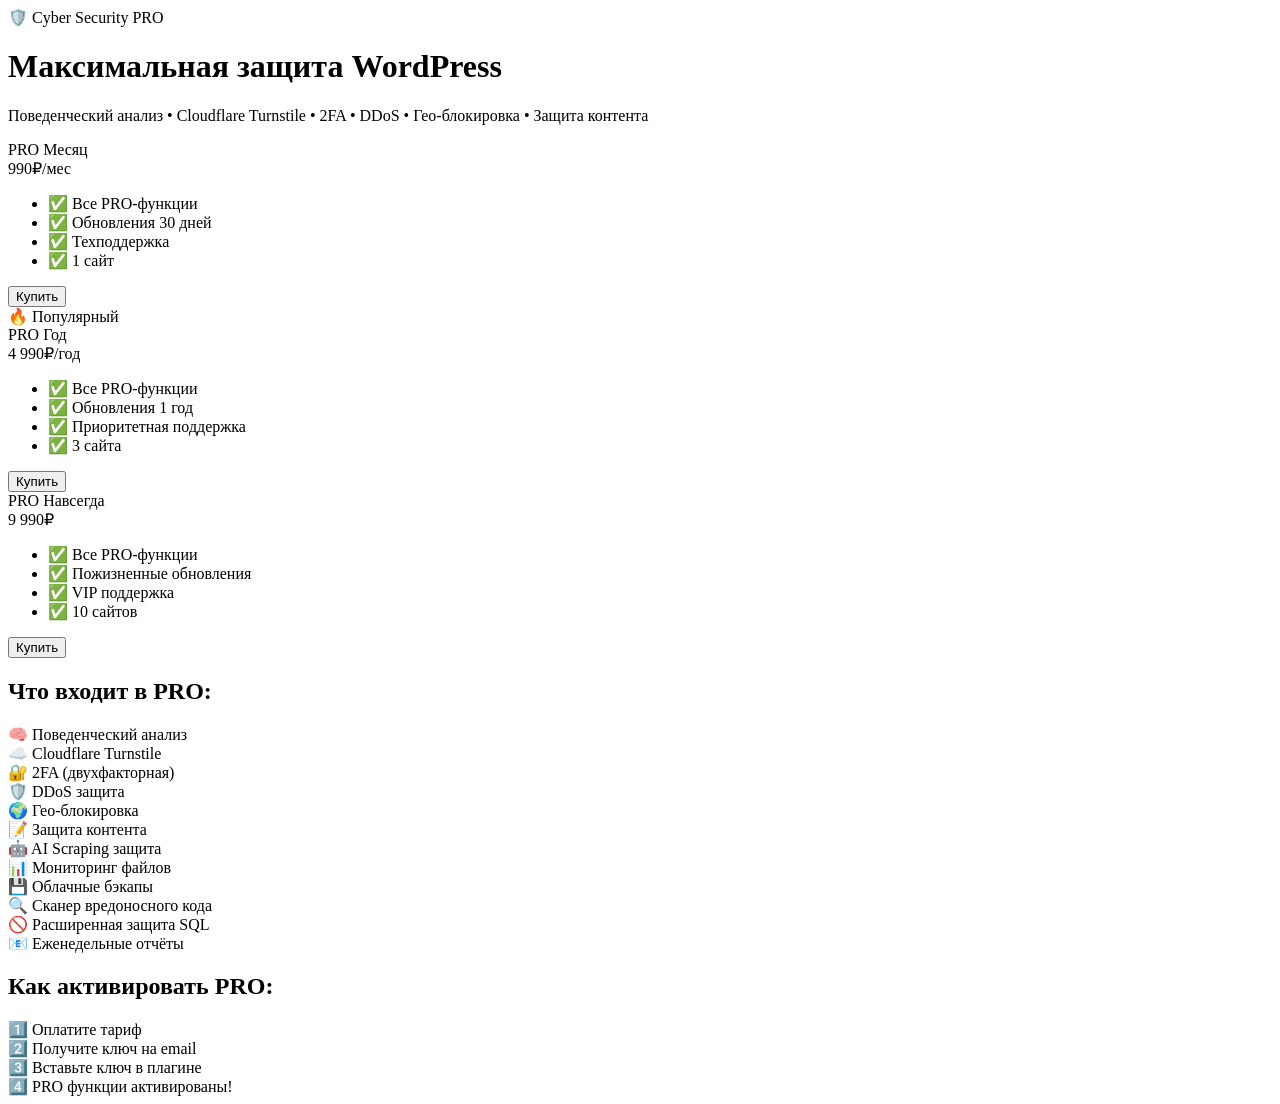
==== index.html @ 2b5d735f "Create main landing page" ====
<!DOCTYPE html>
<html lang="ru">
<head>
    <meta charset="UTF-8">
    <meta name="viewport" content="width=device-width, initial-scale=1.0">
    <title>Cyber Security PRO — Защита WordPress</title>
    <link rel="stylesheet" href="css/style.css">
</head>
<body>
    <div class="hero">
        <div class="hero-content">
            <div class="logo">🛡️ Cyber Security PRO</div>
            <h1>Максимальная защита WordPress</h1>
            <p class="subtitle">Поведенческий анализ • Cloudflare Turnstile • 2FA • DDoS • Гео-блокировка • Защита контента</p>
            
            <!-- Тарифы -->
            <div class="pricing">
                <div class="plan">
                    <div class="plan-name">PRO Месяц</div>
                    <div class="plan-price">990₽<span>/мес</span></div>
                    <ul>
                        <li>✅ Все PRO-функции</li>
                        <li>✅ Обновления 30 дней</li>
                        <li>✅ Техподдержка</li>
                        <li>✅ 1 сайт</li>
                    </ul>
                    <button onclick="buyPlan('monthly')" class="btn-buy">Купить</button>
                </div>
                
                <div class="plan featured">
                    <div class="plan-badge">🔥 Популярный</div>
                    <div class="plan-name">PRO Год</div>
                    <div class="plan-price">4 990₽<span>/год</span></div>
                    <ul>
                        <li>✅ Все PRO-функции</li>
                        <li>✅ Обновления 1 год</li>
                        <li>✅ Приоритетная поддержка</li>
                        <li>✅ 3 сайта</li>
                    </ul>
                    <button onclick="buyPlan('yearly')" class="btn-buy">Купить</button>
                </div>
                
                <div class="plan">
                    <div class="plan-name">PRO Навсегда</div>
                    <div class="plan-price">9 990₽</div>
                    <ul>
                        <li>✅ Все PRO-функции</li>
                        <li>✅ Пожизненные обновления</li>
                        <li>✅ VIP поддержка</li>
                        <li>✅ 10 сайтов</li>
                    </ul>
                    <button onclick="buyPlan('lifetime')" class="btn-buy">Купить</button>
                </div>
            </div>
            
            <!-- Функции -->
            <div class="features">
                <h2>Что входит в PRO:</h2>
                <div class="feature-grid">
                    <div class="feature">🧠 Поведенческий анализ</div>
                    <div class="feature">☁️ Cloudflare Turnstile</div>
                    <div class="feature">🔐 2FA (двухфакторная)</div>
                    <div class="feature">🛡️ DDoS защита</div>
                    <div class="feature">🌍 Гео-блокировка</div>
                    <div class="feature">📝 Защита контента</div>
                    <div class="feature">🤖 AI Scraping защита</div>
                    <div class="feature">📊 Мониторинг файлов</div>
                    <div class="feature">💾 Облачные бэкапы</div>
                    <div class="feature">🔍 Сканер вредоносного кода</div>
                    <div class="feature">🚫 Расширенная защита SQL</div>
                    <div class="feature">📧 Еженедельные отчёты</div>
                </div>
            </div>
            
            <!-- Как активировать -->
            <div class="how-it-works">
                <h2>Как активировать PRO:</h2>
                <div class="steps">
                    <div class="step">1️⃣ Оплатите тариф</div>
                    <div class="step">2️⃣ Получите ключ на email</div>
                    <div class="step">3️⃣ Вставьте ключ в плагине</div>
                    <div class="step">4️⃣ PRO функции активированы!</div>
                </div>
            </div>
        </div>
    </div>
    
    <!-- Модальное окно для email -->
    <div id="email-modal" class="modal" style="display:none;">
        <div class="modal-content">
            <h2>Введите email для получения ключа</h2>
            <input type="email" id="email-input" placeholder="your@email.com" required>
            <p id="email-error" style="color:#ff4040;display:none;">Введите корректный email</p>
            <button onclick="confirmEmail()" class="btn-buy">Продолжить</button>
            <button onclick="closeModal()" class="btn-cancel">Отмена</button>
        </div>
    </div>
    
    <script src="js/payment.js"></script>
</body>
</html>
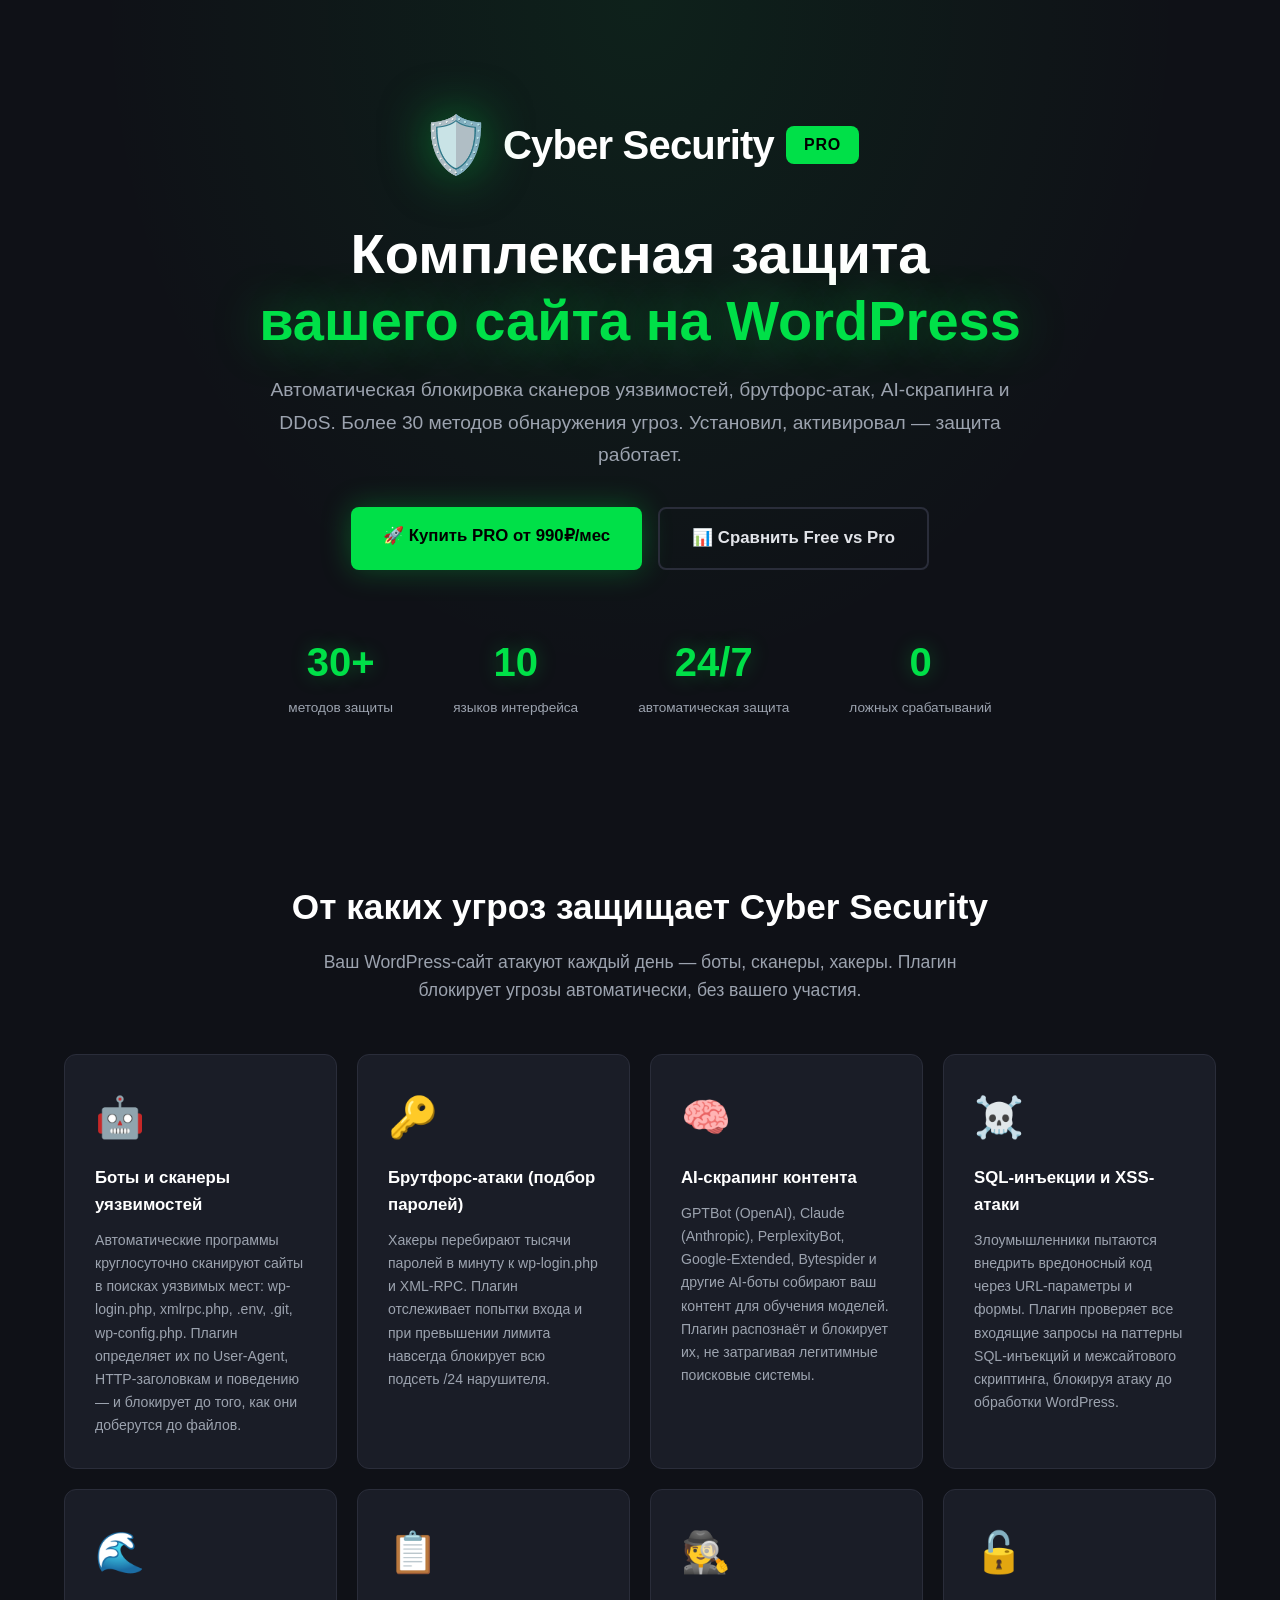
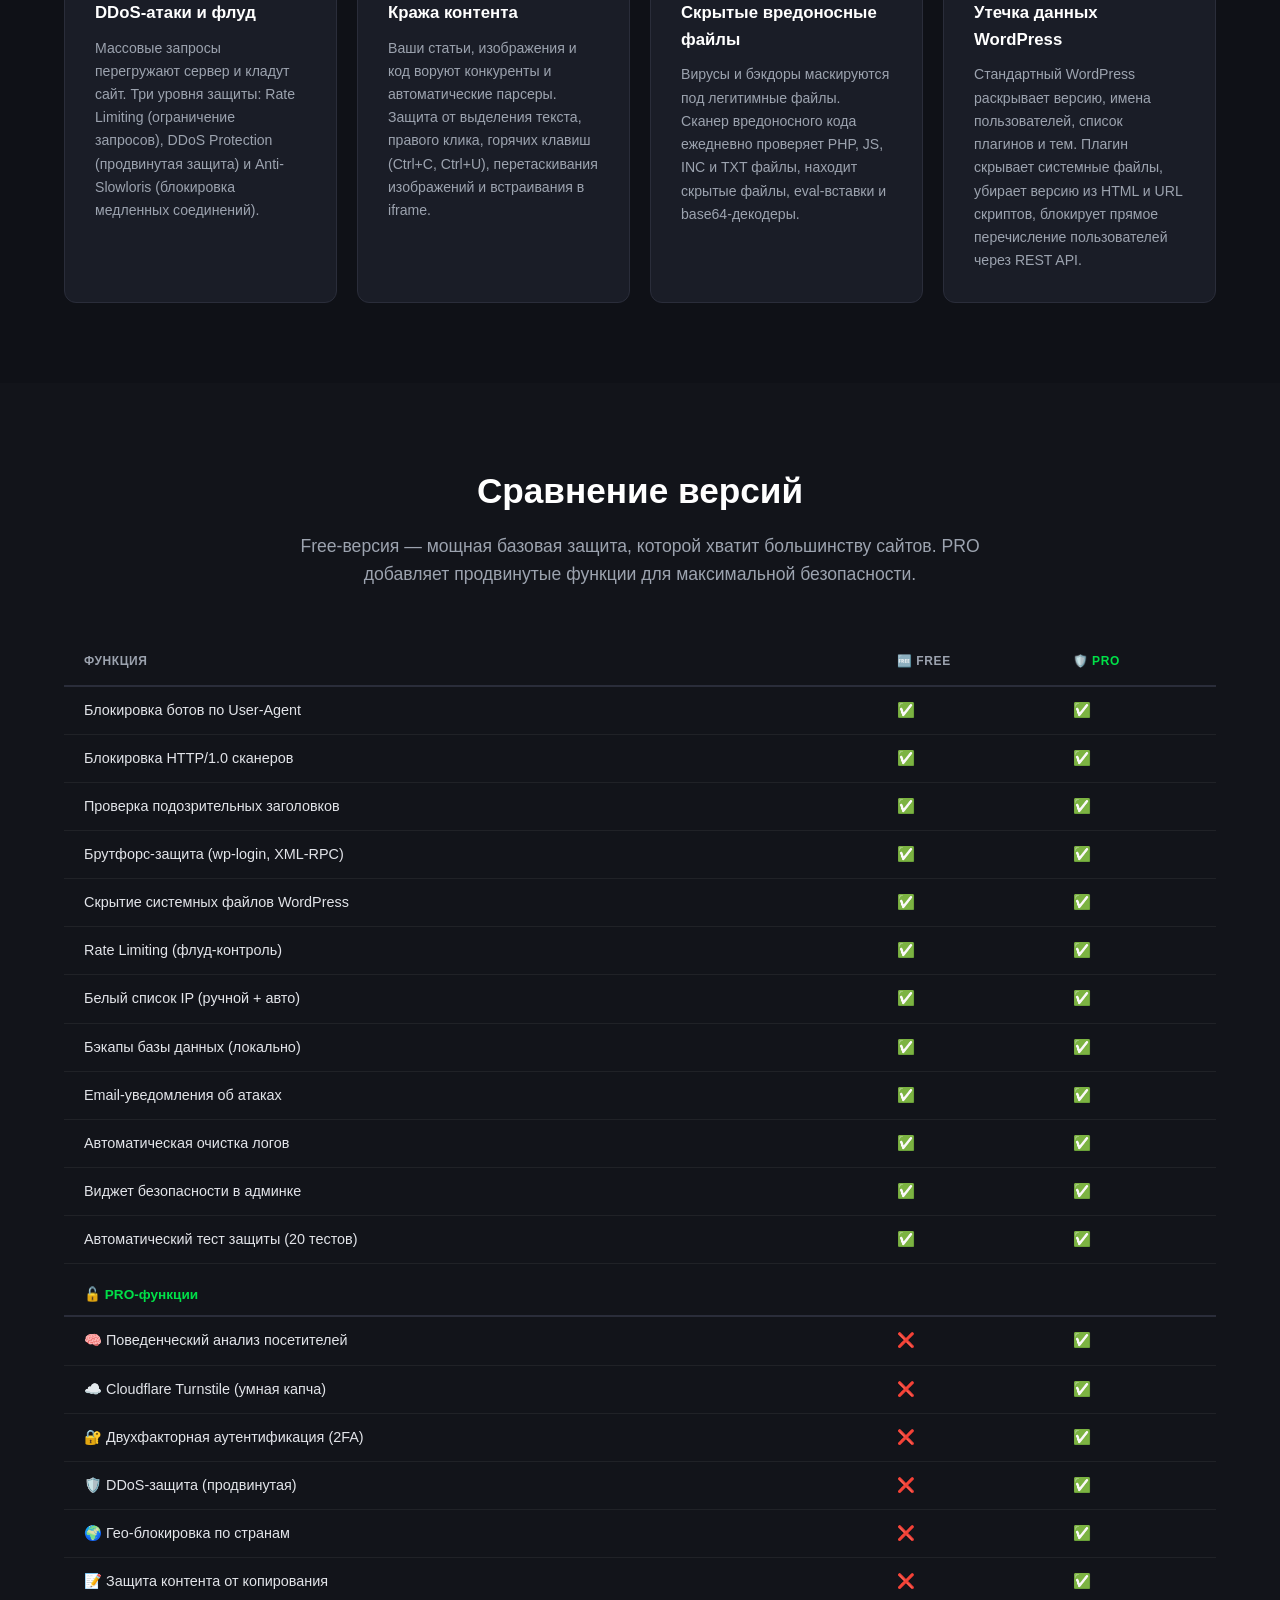
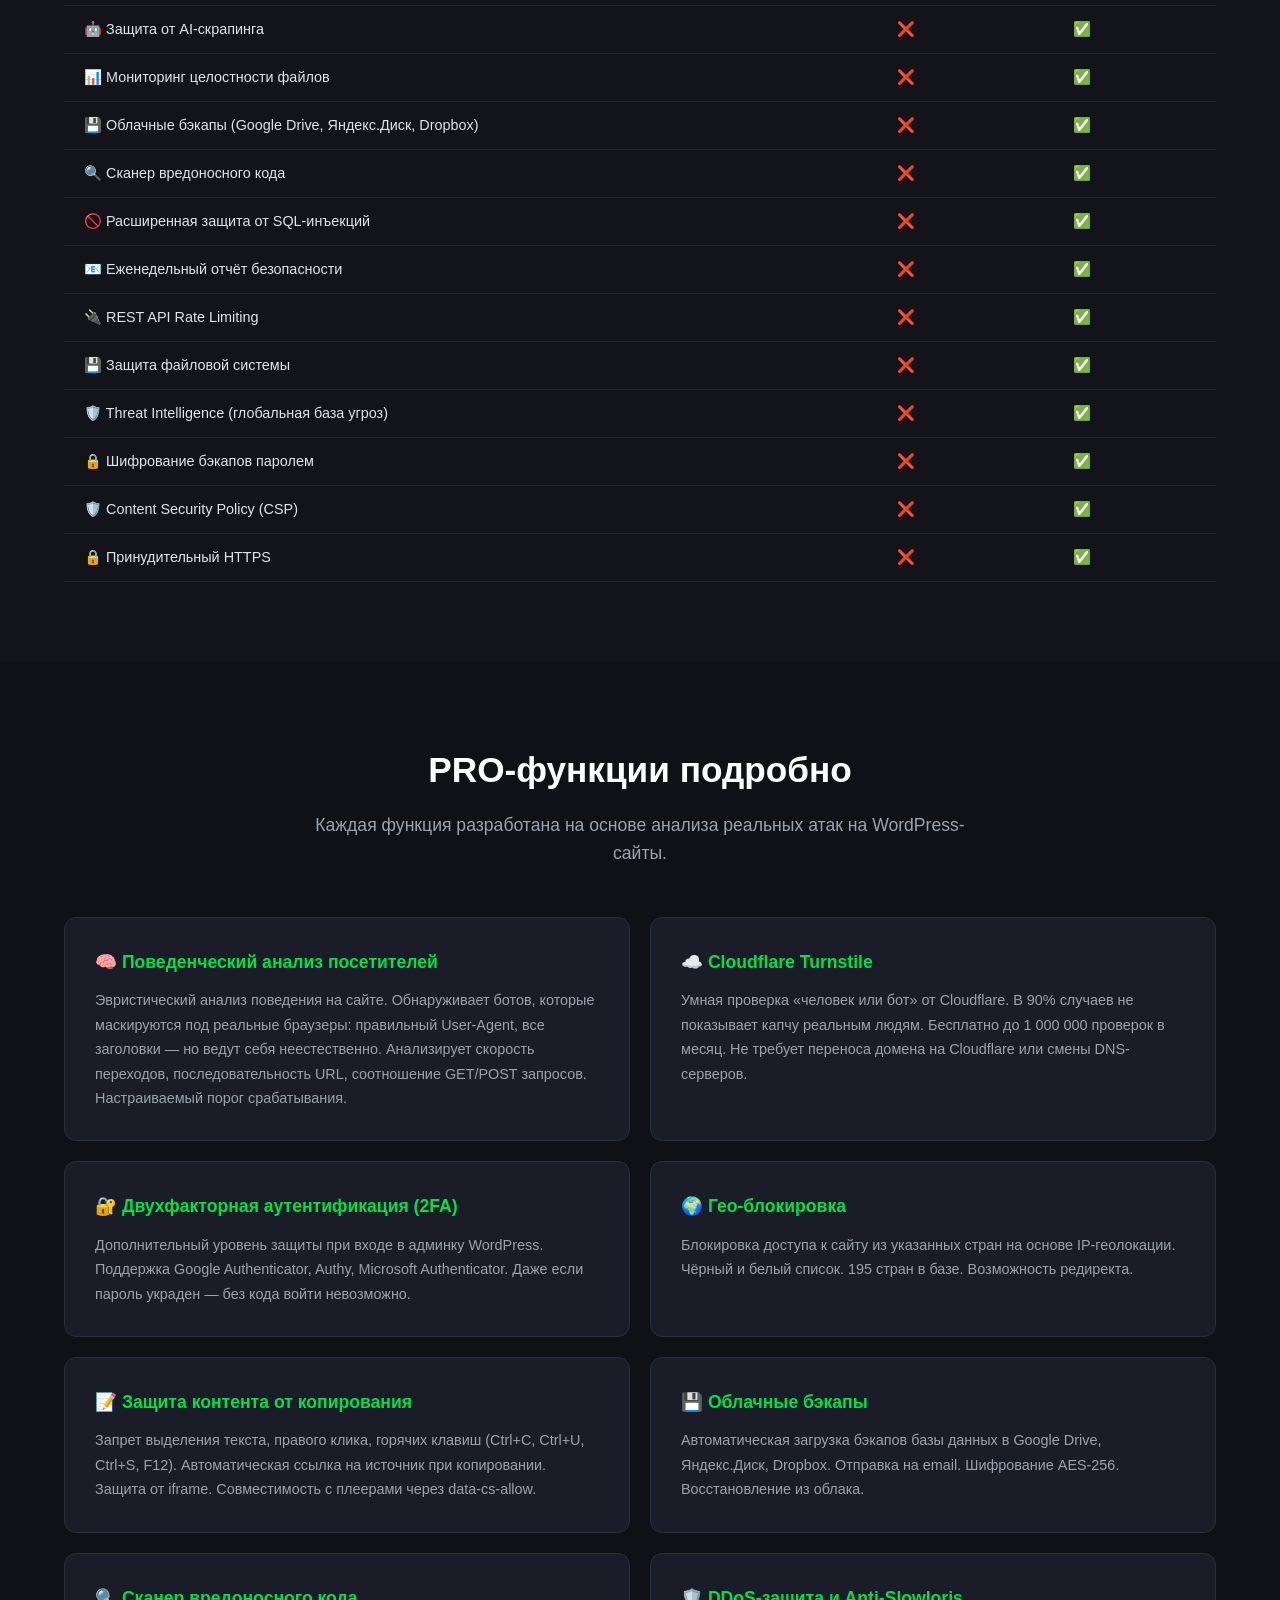
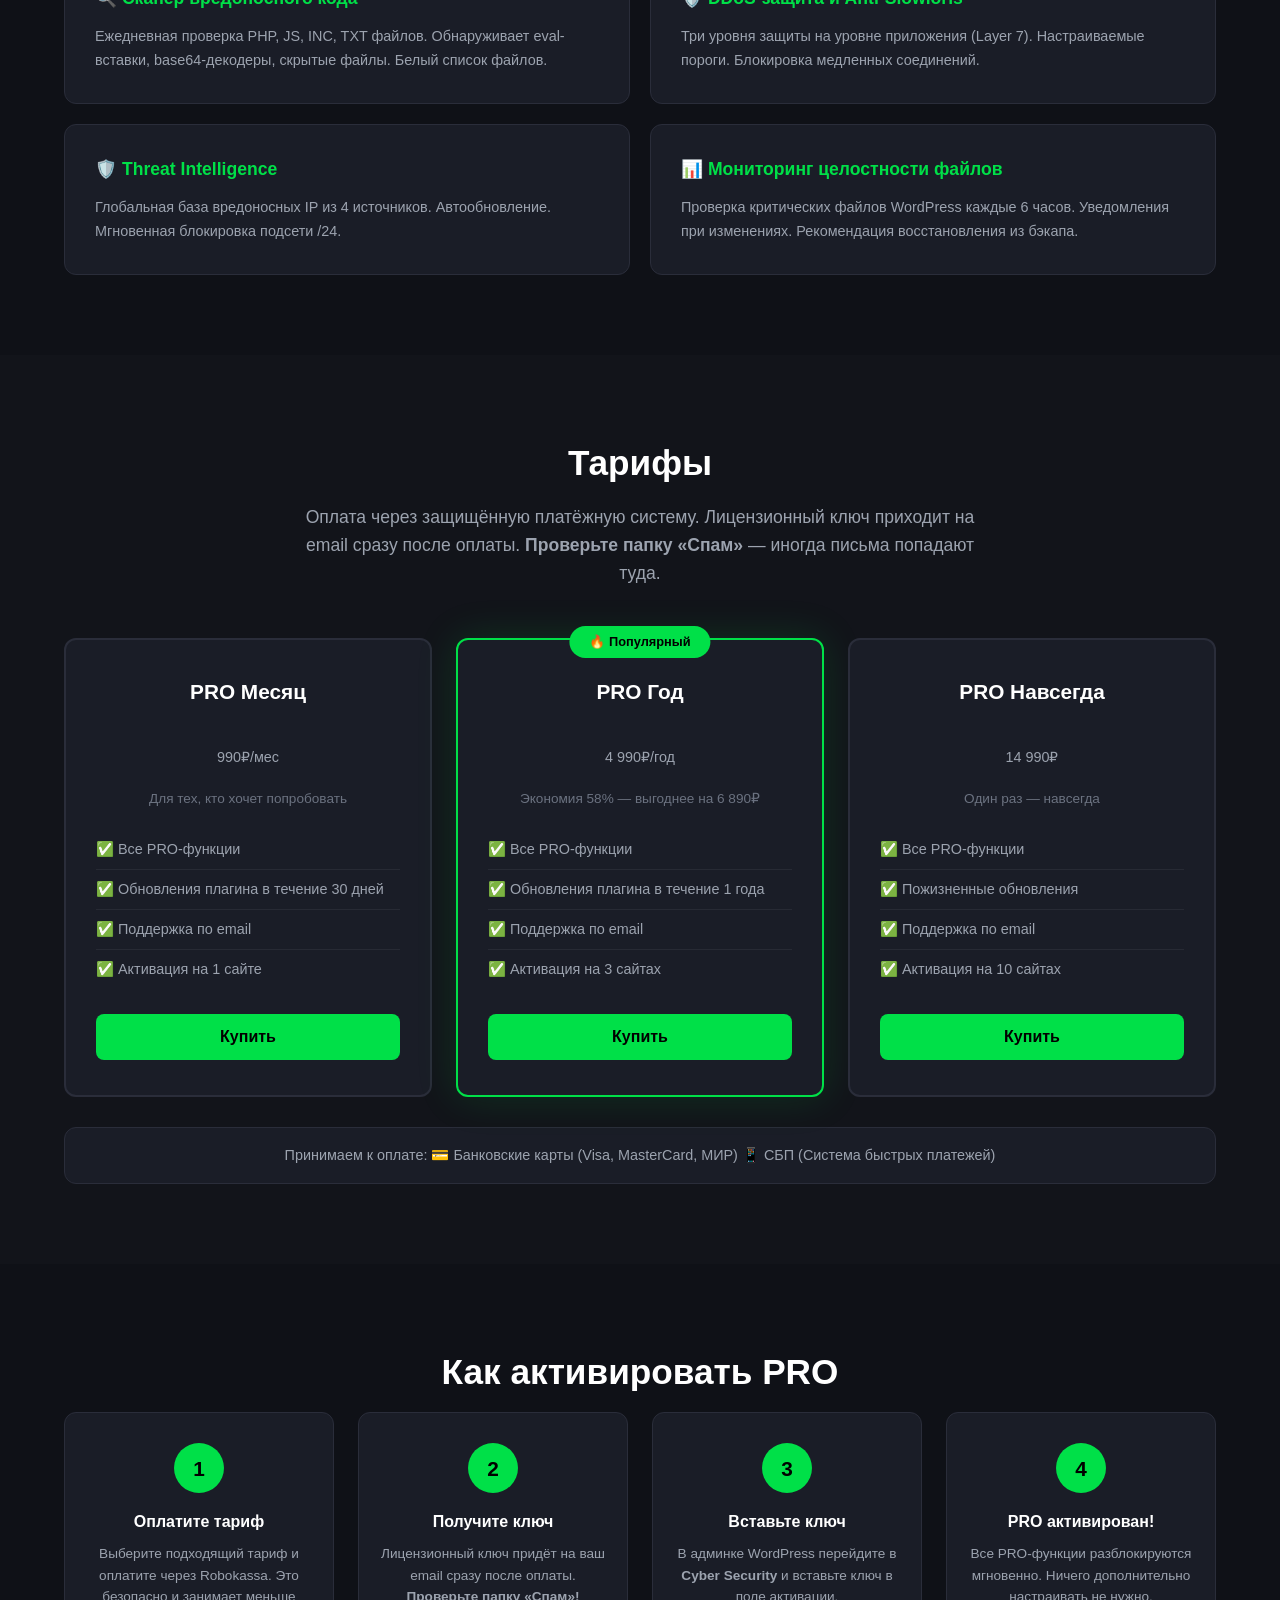
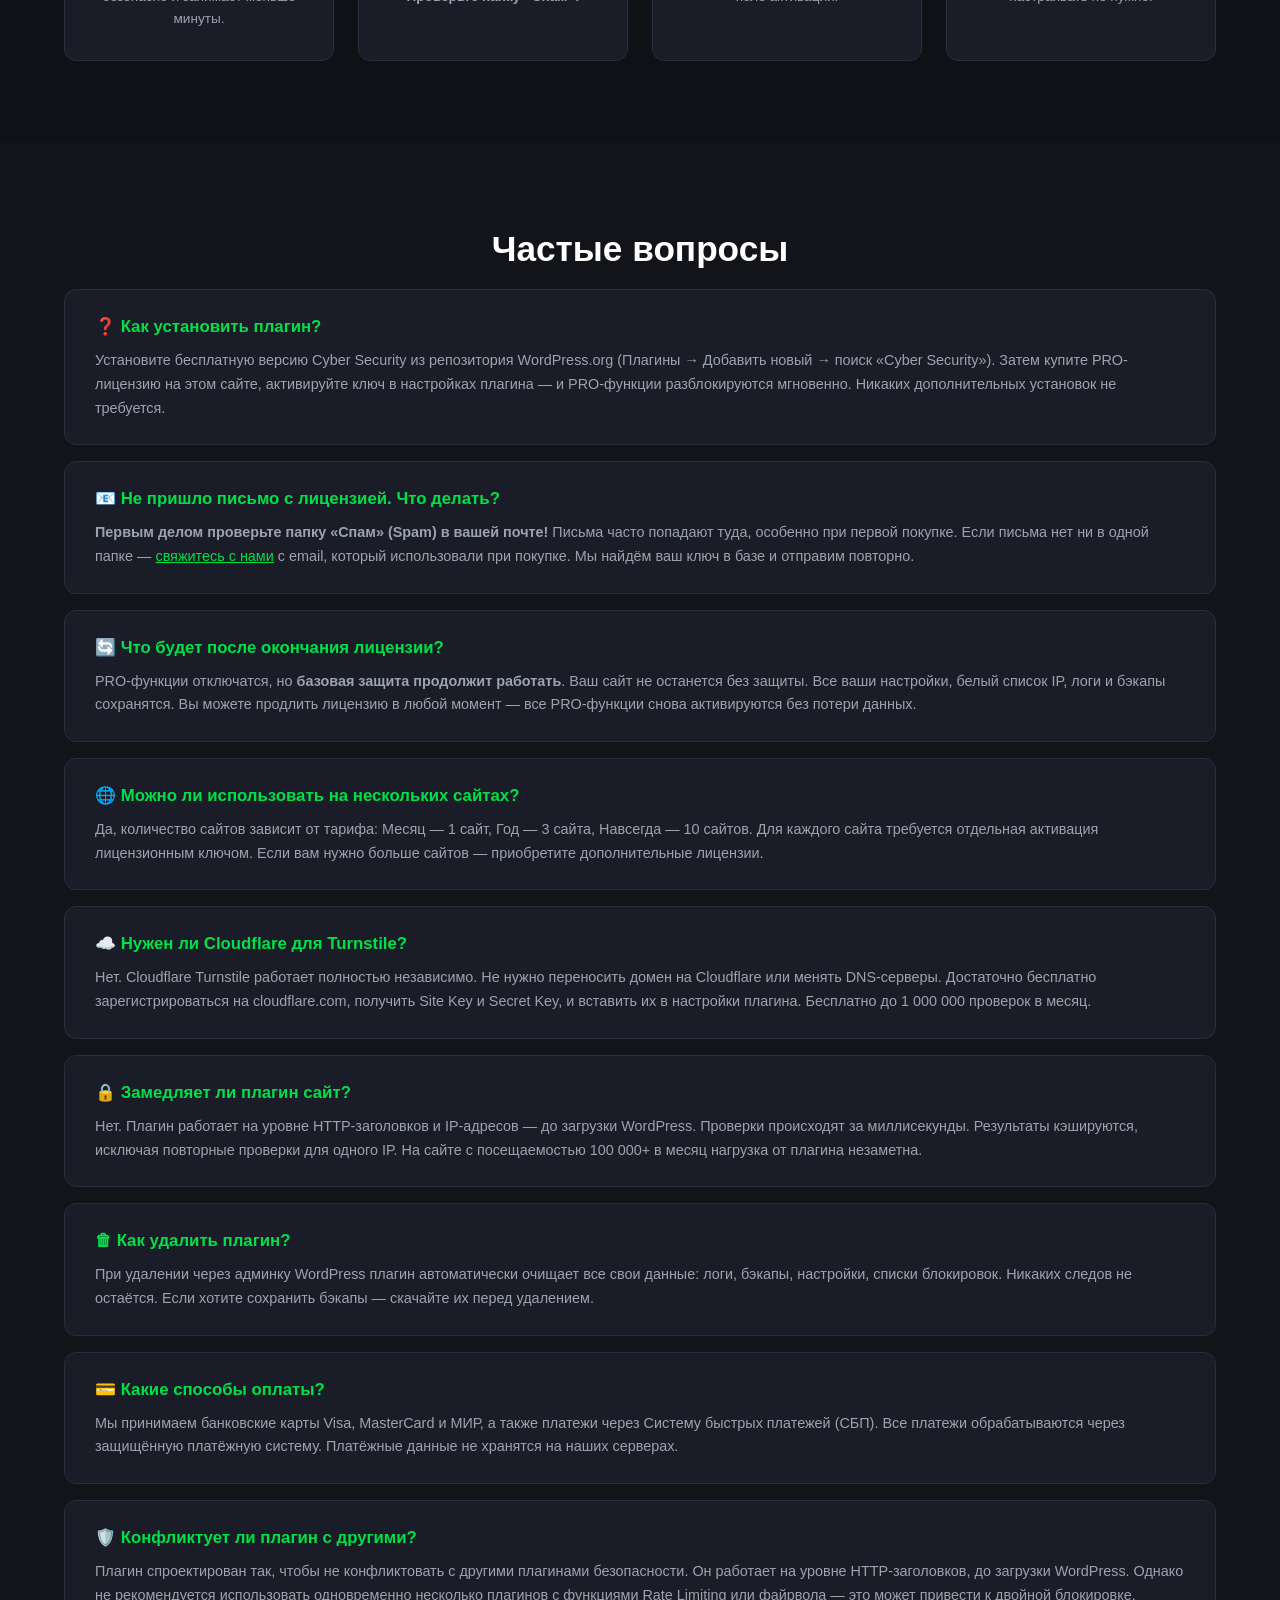
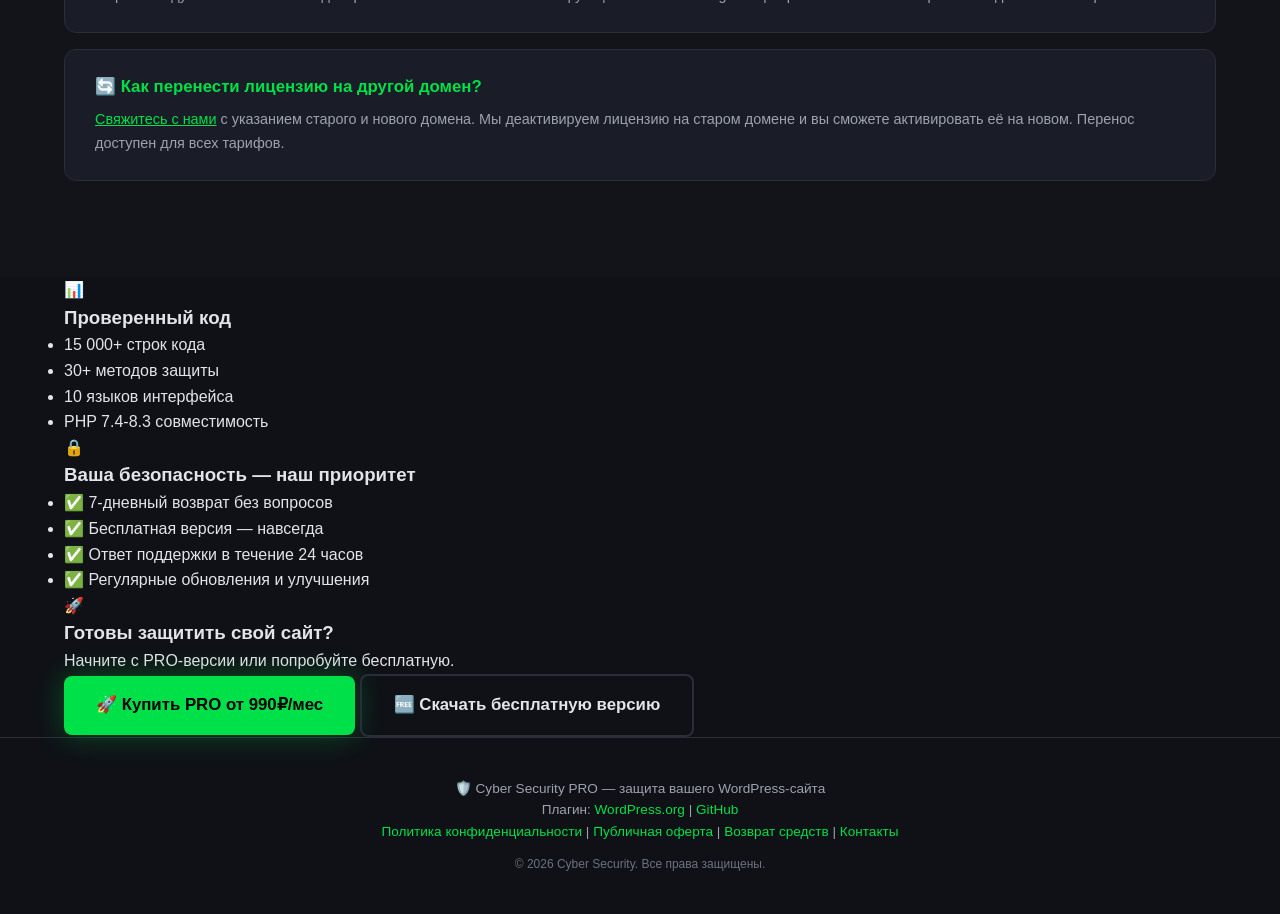
==== commit 141d1fbb: "FIX Update index.html" ====
--- a/index.html
+++ b/index.html
@@ -3,99 +3,333 @@
 <head>
     <meta charset="UTF-8">
     <meta name="viewport" content="width=device-width, initial-scale=1.0">
-    <title>Cyber Security PRO — Защита WordPress</title>
+    <title>Cyber Security PRO — Защита WordPress от ботов и атак</title>
+    <meta name="description" content="Комплексная защита WordPress: блокировка ботов, брутфорс-атак, AI-скрапинга, DDoS.">
+    <link rel="icon" type="image/png" sizes="32x32" href="favicon-32x32.png">
+    <link rel="icon" type="image/png" sizes="512x512" href="icon-512x512.png">
+    <meta property="og:image" content="icon-512x512.png">
     <link rel="stylesheet" href="css/style.css">
+    <script src="js/translations.js"></script>
+    <script src="js/i18n.js"></script>
 </head>
 <body>
-    <div class="hero">
-        <div class="hero-content">
-            <div class="logo">🛡️ Cyber Security PRO</div>
-            <h1>Максимальная защита WordPress</h1>
-            <p class="subtitle">Поведенческий анализ • Cloudflare Turnstile • 2FA • DDoS • Гео-блокировка • Защита контента</p>
+
+<div id="lang-switcher" class="lang-switcher"></div>
+
+<!-- HERO -->
+<section class="hero">
+    <div class="container">
+        <div class="hero-logo">
+            <span class="hero-shield">🛡️</span>
+            <span class="hero-brand">Cyber Security</span>
+            <span class="hero-badge-pro">PRO</span>
+        </div>
+        <h1 class="hero-title">
+            <span data-i18n="hero_title">Комплексная защита</span><br>
+            <span class="text-green" data-i18n="hero_title_green">вашего сайта на WordPress</span>
+        </h1>
+        <p class="hero-subtitle" data-i18n="hero_subtitle">Автоматическая блокировка сканеров уязвимостей, брутфорс-атак, AI-скрапинга и DDoS. Более 30 методов обнаружения угроз. Установил, активировал — защита работает.</p>
+        <div class="hero-buttons">
+            <a href="#pricing" class="btn btn-green" data-i18n="hero_btn_buy">🚀 Купить PRO от 990₽/мес</a>
+            <a href="#comparison" class="btn btn-outline" data-i18n="hero_btn_compare">📊 Сравнить Free vs Pro</a>
+        </div>
+        <div class="hero-stats">
+            <div class="stat"><span class="stat-number">30+</span><span class="stat-label" data-i18n="stat_methods">методов защиты</span></div>
+            <div class="stat"><span class="stat-number">10</span><span class="stat-label" data-i18n="stat_languages">языков интерфейса</span></div>
+            <div class="stat"><span class="stat-number">24/7</span><span class="stat-label" data-i18n="stat_protection">автоматическая защита</span></div>
+            <div class="stat"><span class="stat-number">0</span><span class="stat-label" data-i18n="stat_false">ложных срабатываний</span></div>
+        </div>
+    </div>
+</section>
+
+<!-- THREATS -->
+<section class="threats">
+    <div class="container">
+        <h2 class="section-title" data-i18n="threats_title">От каких угроз защищает Cyber Security</h2>
+        <p class="section-subtitle" data-i18n="threats_subtitle">Ваш WordPress-сайт атакуют каждый день — боты, сканеры, хакеры. Плагин блокирует угрозы автоматически, без вашего участия.</p>
+        <div class="threats-grid">
+            <div class="threat-card"><div class="threat-icon">🤖</div><h3 data-i18n="threat1_title">Боты и сканеры уязвимостей</h3><p data-i18n="threat1_desc">Автоматические программы круглосуточно сканируют сайты в поисках уязвимых мест: wp-login.php, xmlrpc.php, .env, .git, wp-config.php. Плагин определяет их по User-Agent, HTTP-заголовкам и поведению — и блокирует до того, как они доберутся до файлов.</p></div>
+            <div class="threat-card"><div class="threat-icon">🔑</div><h3 data-i18n="threat2_title">Брутфорс-атаки (подбор паролей)</h3><p data-i18n="threat2_desc">Хакеры перебирают тысячи паролей в минуту к wp-login.php и XML-RPC. Плагин отслеживает попытки входа и при превышении лимита навсегда блокирует всю подсеть /24 нарушителя.</p></div>
+            <div class="threat-card"><div class="threat-icon">🧠</div><h3 data-i18n="threat3_title">AI-скрапинг контента</h3><p data-i18n="threat3_desc">GPTBot (OpenAI), Claude (Anthropic), PerplexityBot, Google-Extended, Bytespider и другие AI-боты собирают ваш контент для обучения моделей. Плагин распознаёт и блокирует их, не затрагивая легитимные поисковые системы.</p></div>
+            <div class="threat-card"><div class="threat-icon">☠️</div><h3 data-i18n="threat4_title">SQL-инъекции и XSS-атаки</h3><p data-i18n="threat4_desc">Злоумышленники пытаются внедрить вредоносный код через URL-параметры и формы. Плагин проверяет все входящие запросы на паттерны SQL-инъекций и межсайтового скриптинга, блокируя атаку до обработки WordPress.</p></div>
+            <div class="threat-card"><div class="threat-icon">🌊</div><h3 data-i18n="threat5_title">DDoS-атаки и флуд</h3><p data-i18n="threat5_desc">Массовые запросы перегружают сервер и кладут сайт. Три уровня защиты: Rate Limiting (ограничение запросов), DDoS Protection (продвинутая защита) и Anti-Slowloris (блокировка медленных соединений).</p></div>
+            <div class="threat-card"><div class="threat-icon">📋</div><h3 data-i18n="threat6_title">Кража контента</h3><p data-i18n="threat6_desc">Ваши статьи, изображения и код воруют конкуренты и автоматические парсеры. Защита от выделения текста, правого клика, горячих клавиш (Ctrl+C, Ctrl+U), перетаскивания изображений и встраивания в iframe.</p></div>
+            <div class="threat-card"><div class="threat-icon">🕵️</div><h3 data-i18n="threat7_title">Скрытые вредоносные файлы</h3><p data-i18n="threat7_desc">Вирусы и бэкдоры маскируются под легитимные файлы. Сканер вредоносного кода ежедневно проверяет PHP, JS, INC и TXT файлы, находит скрытые файлы, eval-вставки и base64-декодеры.</p></div>
+            <div class="threat-card"><div class="threat-icon">🔓</div><h3 data-i18n="threat8_title">Утечка данных WordPress</h3><p data-i18n="threat8_desc">Стандартный WordPress раскрывает версию, имена пользователей, список плагинов и тем. Плагин скрывает системные файлы, убирает версию из HTML и URL скриптов, блокирует прямое перечисление пользователей через REST API.</p></div>
+        </div>
+    </div>
+</section>
+
+<!-- COMPARISON -->
+<section class="comparison" id="comparison">
+    <div class="container">
+        <h2 class="section-title" data-i18n="compare_title">Сравнение версий</h2>
+        <p class="section-subtitle" data-i18n="compare_subtitle">Free-версия — мощная базовая защита, которой хватит большинству сайтов. PRO добавляет продвинутые функции для максимальной безопасности.</p>
+        <div class="comparison-table-wrap">
+            <table class="comparison-table">
+                <thead><tr><th>Функция</th><th class="col-free" data-i18n="col_free">🆓 Free</th><th class="col-pro" data-i18n="col_pro">🛡️ PRO</th></tr></thead>
+                <tbody>
+                    <tr><td data-i18n="table_bot_ua">Блокировка ботов по User-Agent</td><td>✅</td><td>✅</td></tr>
+                    <tr><td data-i18n="table_http10">Блокировка HTTP/1.0 сканеров</td><td>✅</td><td>✅</td></tr>
+                    <tr><td data-i18n="table_headers">Проверка подозрительных заголовков</td><td>✅</td><td>✅</td></tr>
+                    <tr><td data-i18n="table_brute">Брутфорс-защита (wp-login, XML-RPC)</td><td>✅</td><td>✅</td></tr>
+                    <tr><td data-i18n="table_hide_wp">Скрытие системных файлов WordPress</td><td>✅</td><td>✅</td></tr>
+                    <tr><td data-i18n="table_rate_limit">Rate Limiting (флуд-контроль)</td><td>✅</td><td>✅</td></tr>
+                    <tr><td data-i18n="table_whitelist">Белый список IP (ручной + авто)</td><td>✅</td><td>✅</td></tr>
+                    <tr><td data-i18n="table_backups">Бэкапы базы данных (локально)</td><td>✅</td><td>✅</td></tr>
+                    <tr><td data-i18n="table_alerts">Email-уведомления об атаках</td><td>✅</td><td>✅</td></tr>
+                    <tr><td data-i18n="table_log_cleanup">Автоматическая очистка логов</td><td>✅</td><td>✅</td></tr>
+                    <tr><td data-i18n="table_dashboard">Виджет безопасности в админке</td><td>✅</td><td>✅</td></tr>
+                    <tr><td data-i18n="table_test">Автоматический тест защиты (20 тестов)</td><td>✅</td><td>✅</td></tr>
+                    <tr class="divider"><td colspan="3" data-i18n="divider_pro">🔓 PRO-функции</td></tr>
+                    <tr><td data-i18n="table_behavioral">🧠 Поведенческий анализ посетителей</td><td>❌</td><td>✅</td></tr>
+                    <tr><td data-i18n="table_turnstile">☁️ Cloudflare Turnstile (умная капча)</td><td>❌</td><td>✅</td></tr>
+                    <tr><td data-i18n="table_2fa">🔐 Двухфакторная аутентификация (2FA)</td><td>❌</td><td>✅</td></tr>
+                    <tr><td data-i18n="table_ddos">🛡️ DDoS-защита (продвинутая)</td><td>❌</td><td>✅</td></tr>
+                    <tr><td data-i18n="table_geo">🌍 Гео-блокировка по странам</td><td>❌</td><td>✅</td></tr>
+                    <tr><td data-i18n="table_content">📝 Защита контента от копирования</td><td>❌</td><td>✅</td></tr>
+                    <tr><td data-i18n="table_ai">🤖 Защита от AI-скрапинга</td><td>❌</td><td>✅</td></tr>
+                    <tr><td data-i18n="table_integrity">📊 Мониторинг целостности файлов</td><td>❌</td><td>✅</td></tr>
+                    <tr><td data-i18n="table_cloud">💾 Облачные бэкапы (Google Drive, Яндекс.Диск, Dropbox)</td><td>❌</td><td>✅</td></tr>
+                    <tr><td data-i18n="table_malware">🔍 Сканер вредоносного кода</td><td>❌</td><td>✅</td></tr>
+                    <tr><td data-i18n="table_sql">🚫 Расширенная защита от SQL-инъекций</td><td>❌</td><td>✅</td></tr>
+                    <tr><td data-i18n="table_report">📧 Еженедельный отчёт безопасности</td><td>❌</td><td>✅</td></tr>
+                    <tr><td data-i18n="table_api">🔌 REST API Rate Limiting</td><td>❌</td><td>✅</td></tr>
+                    <tr><td data-i18n="table_filesystem">💾 Защита файловой системы</td><td>❌</td><td>✅</td></tr>
+                    <tr><td data-i18n="table_threat">🛡️ Threat Intelligence (глобальная база угроз)</td><td>❌</td><td>✅</td></tr>
+                    <tr><td data-i18n="table_encrypt">🔒 Шифрование бэкапов паролем</td><td>❌</td><td>✅</td></tr>
+                    <tr><td data-i18n="table_csp">🛡️ Content Security Policy (CSP)</td><td>❌</td><td>✅</td></tr>
+                    <tr><td data-i18n="table_https">🔒 Принудительный HTTPS</td><td>❌</td><td>✅</td></tr>
+                </tbody>
+            </table>
+        </div>
+    </div>
+</section>
+
+<!-- PRO FEATURES -->
+<section class="pro-features">
+    <div class="container">
+        <h2 class="section-title" data-i18n="pro_features_title">PRO-функции подробно</h2>
+        <p class="section-subtitle" data-i18n="pro_features_subtitle">Каждая функция разработана на основе анализа реальных атак на WordPress-сайты.</p>
+        <div class="pro-features-grid">
+            <div class="pro-feature-card"><h3 data-i18n="pro1_title">🧠 Поведенческий анализ посетителей</h3><p data-i18n="pro1_desc">Эвристический анализ поведения на сайте. Обнаруживает ботов, которые маскируются под реальные браузеры: правильный User-Agent, все заголовки — но ведут себя неестественно. Анализирует скорость переходов, последовательность URL, соотношение GET/POST запросов. Настраиваемый порог срабатывания.</p></div>
+            <div class="pro-feature-card"><h3 data-i18n="pro2_title">☁️ Cloudflare Turnstile</h3><p data-i18n="pro2_desc">Умная проверка «человек или бот» от Cloudflare. В 90% случаев не показывает капчу реальным людям. Бесплатно до 1 000 000 проверок в месяц. Не требует переноса домена на Cloudflare или смены DNS-серверов.</p></div>
+            <div class="pro-feature-card"><h3 data-i18n="pro3_title">🔐 Двухфакторная аутентификация (2FA)</h3><p data-i18n="pro3_desc">Дополнительный уровень защиты при входе в админку WordPress. Поддержка Google Authenticator, Authy, Microsoft Authenticator. Даже если пароль украден — без кода войти невозможно.</p></div>
+            <div class="pro-feature-card"><h3 data-i18n="pro4_title">🌍 Гео-блокировка</h3><p data-i18n="pro4_desc">Блокировка доступа к сайту из указанных стран на основе IP-геолокации. Чёрный и белый список. 195 стран в базе. Возможность редиректа.</p></div>
+            <div class="pro-feature-card"><h3 data-i18n="pro5_title">📝 Защита контента от копирования</h3><p data-i18n="pro5_desc">Запрет выделения текста, правого клика, горячих клавиш (Ctrl+C, Ctrl+U, Ctrl+S, F12). Автоматическая ссылка на источник при копировании. Защита от iframe. Совместимость с плеерами через data-cs-allow.</p></div>
+            <div class="pro-feature-card"><h3 data-i18n="pro6_title">💾 Облачные бэкапы</h3><p data-i18n="pro6_desc">Автоматическая загрузка бэкапов базы данных в Google Drive, Яндекс.Диск, Dropbox. Отправка на email. Шифрование AES-256. Восстановление из облака.</p></div>
+            <div class="pro-feature-card"><h3 data-i18n="pro7_title">🔍 Сканер вредоносного кода</h3><p data-i18n="pro7_desc">Ежедневная проверка PHP, JS, INC, TXT файлов. Обнаруживает eval-вставки, base64-декодеры, скрытые файлы. Белый список файлов.</p></div>
+            <div class="pro-feature-card"><h3 data-i18n="pro8_title">🛡️ DDoS-защита и Anti-Slowloris</h3><p data-i18n="pro8_desc">Три уровня защиты на уровне приложения (Layer 7). Настраиваемые пороги. Блокировка медленных соединений.</p></div>
+            <div class="pro-feature-card"><h3 data-i18n="pro9_title">🛡️ Threat Intelligence</h3><p data-i18n="pro9_desc">Глобальная база вредоносных IP из 4 источников. Автообновление. Мгновенная блокировка подсети /24.</p></div>
+            <div class="pro-feature-card"><h3 data-i18n="pro10_title">📊 Мониторинг целостности файлов</h3><p data-i18n="pro10_desc">Проверка критических файлов WordPress каждые 6 часов. Уведомления при изменениях. Рекомендация восстановления из бэкапа.</p></div>
+        </div>
+    </div>
+</section>
+
+<!-- PRICING -->
+<section class="pricing-section" id="pricing">
+    <div class="container">
+        <h2 class="section-title" data-i18n="pricing_title">Тарифы</h2>
+        <p class="section-subtitle" data-i18n-html="pricing_subtitle">Оплата через защищённую платёжную систему. Лицензионный ключ приходит на email сразу после оплаты. <strong>Проверьте папку «Спам»</strong> — иногда письма попадают туда.</p>
+        <div class="pricing">
+    <div class="plan">
+        <div class="plan-name" data-i18n="plan_month">PRO Месяц</div>
+        <div class="plan-price">
+            <span class="plan-price-num" data-i18n="plan_price_monthly">990₽</span><span class="plan-price-period" data-i18n="plan_price_period_monthly">/мес</span>
+        </div>
+        <p class="plan-desc" data-i18n="plan_month_desc">Для тех, кто хочет попробовать</p>
+        <ul>
+            <li data-i18n="plan_feature1">✅ Все PRO-функции</li>
+            <li data-i18n="plan_feature_updates">✅ Обновления плагина в течение 30 дней</li>
+            <li data-i18n="plan_feature_support">✅ Поддержка по email</li>
+            <li data-i18n="plan_feature_sites">✅ Активация на 1 сайте</li>
+        </ul>
+        <button onclick="buyPlan('monthly')" class="btn-buy" data-i18n="btn_buy">Купить</button>
+    </div>
+    
+    <div class="plan featured">
+        <div class="plan-badge" data-i18n="badge_popular">🔥 Популярный</div>
+        <div class="plan-name" data-i18n="plan_year">PRO Год</div>
+        <div class="plan-price">
+            <span class="plan-price-num" data-i18n="plan_price_yearly">4 990₽</span><span class="plan-price-period" data-i18n="plan_price_period_yearly">/год</span>
+        </div>
+        <p class="plan-desc" data-i18n="plan_year_desc">Экономия 58% — выгоднее на 6 890₽</p>
+        <ul>
+            <li data-i18n="plan_feature1">✅ Все PRO-функции</li>
+            <li data-i18n="plan_feature_updates_year">✅ Обновления плагина в течение 1 года</li>
+            <li data-i18n="plan_feature_support">✅ Поддержка по email</li>
+            <li data-i18n="plan_feature_sites_3">✅ Активация на 3 сайтах</li>
+        </ul>
+        <button onclick="buyPlan('yearly')" class="btn-buy" data-i18n="btn_buy">Купить</button>
+    </div>
+    
+    <div class="plan">
+        <div class="plan-name" data-i18n="plan_lifetime">PRO Навсегда</div>
+        <div class="plan-price">
+            <span class="plan-price-num" data-i18n="plan_price_lifetime">14 990₽</span>
+        </div>
+        <p class="plan-desc" data-i18n="plan_lifetime_desc">Один раз — навсегда</p>
+        <ul>
+            <li data-i18n="plan_feature1">✅ Все PRO-функции</li>
+            <li data-i18n="plan_feature_lifetime">✅ Пожизненные обновления</li>
+            <li data-i18n="plan_feature_support">✅ Поддержка по email</li>
+            <li data-i18n="plan_feature_sites_10">✅ Активация на 10 сайтах</li>
+        </ul>
+        <button onclick="buyPlan('lifetime')" class="btn-buy" data-i18n="btn_buy">Купить</button>
+    </div>
+</div>
+        <div class="payment-methods">
+            <span data-i18n="payment_methods">Принимаем к оплате:</span>
+            <span class="payment-icon">💳</span> <span data-i18n="payment_cards">Банковские карты (Visa, MasterCard, МИР)</span>
+            <span class="payment-icon">📱</span> <span data-i18n="payment_sbp">СБП (Система быстрых платежей)</span>
+        </div>
+    </div>
+</section>
+
+<!-- HOW IT WORKS -->
+<section class="how-it-works">
+    <div class="container">
+        <h2 class="section-title" data-i18n="how_title">Как активировать PRO</h2>
+        <div class="steps">
+            <div class="step"><div class="step-number">1</div><h3 data-i18n="step1_title">Оплатите тариф</h3><p data-i18n="step1_desc">Выберите подходящий тариф и оплатите через Robokassa. Это безопасно и занимает меньше минуты.</p></div>
+            <div class="step"><div class="step-number">2</div><h3 data-i18n="step2_title">Получите ключ</h3><p data-i18n-html="step2_desc">Лицензионный ключ придёт на ваш email сразу после оплаты. <strong>Проверьте папку «Спам»!</strong></p></div>
+            <div class="step"><div class="step-number">3</div><h3 data-i18n="step3_title">Вставьте ключ</h3><p data-i18n-html="step3_desc">В админке WordPress перейдите в <strong>Cyber Security</strong> и вставьте ключ в поле активации.</p></div>
+            <div class="step"><div class="step-number">4</div><h3 data-i18n="step4_title">PRO активирован!</h3><p data-i18n="step4_desc">Все PRO-функции разблокируются мгновенно. Ничего дополнительно настраивать не нужно.</p></div>
+        </div>
+    </div>
+</section>
+
+<!-- FAQ -->
+<section class="faq">
+    <div class="container">
+        <h2 class="section-title" data-i18n="faq_title">Частые вопросы</h2>
+        
+        <div class="faq-item">
+            <h3 data-i18n="faq1_q">❓ Как установить плагин?</h3>
+            <p data-i18n="faq1_a">Установите бесплатную версию Cyber Security из репозитория WordPress.org (Плагины → Добавить новый → поиск «Cyber Security»). Затем купите PRO-лицензию на этом сайте, активируйте ключ в настройках плагина — и PRO-функции разблокируются мгновенно. Никаких дополнительных установок не требуется.</p>
+        </div>
+        
+        <div class="faq-item">
+    <h3 data-i18n="faq2_q">📧 Не пришло письмо с лицензией. Что делать?</h3>
+    <p data-i18n-html="faq2_a"><strong>Первым делом проверьте папку «Спам» (Spam) в вашей почте!</strong> Письма часто попадают туда, особенно при первой покупке. Если письма нет ни в одной папке — <a href="docs/contact">свяжитесь с нами</a> с email, который использовали при покупке. Мы найдём ваш ключ в базе и отправим повторно.</p>
+</div>
+        
+        <div class="faq-item">
+            <h3 data-i18n="faq3_q">🔄 Что будет после окончания лицензии?</h3>
+            <p data-i18n-html="faq3_a">PRO-функции отключатся, но <strong>базовая защита продолжит работать</strong>. Ваш сайт не останется без защиты. Все ваши настройки, белый список IP, логи и бэкапы сохранятся. Вы можете продлить лицензию в любой момент — все PRO-функции снова активируются без потери данных.</p>
+        </div>
+        
+        <div class="faq-item">
+            <h3 data-i18n="faq4_q">🌐 Можно ли использовать на нескольких сайтах?</h3>
+            <p data-i18n="faq4_a">Да, количество сайтов зависит от тарифа: Месяц — 1 сайт, Год — 3 сайта, Навсегда — 10 сайтов. Для каждого сайта требуется отдельная активация лицензионным ключом. Если вам нужно больше сайтов — приобретите дополнительные лицензии.</p>
+        </div>
+        
+        <div class="faq-item">
+            <h3 data-i18n="faq5_q">☁️ Нужен ли Cloudflare для Turnstile?</h3>
+            <p data-i18n="faq5_a">Нет. Cloudflare Turnstile работает полностью независимо. Не нужно переносить домен на Cloudflare или менять DNS-серверы. Достаточно бесплатно зарегистрироваться на cloudflare.com, получить Site Key и Secret Key, и вставить их в настройки плагина. Бесплатно до 1 000 000 проверок в месяц.</p>
+        </div>
+        
+        <div class="faq-item">
+            <h3 data-i18n="faq6_q">🔒 Замедляет ли плагин сайт?</h3>
+            <p data-i18n="faq6_a">Нет. Плагин работает на уровне HTTP-заголовков и IP-адресов — до загрузки WordPress. Проверки происходят за миллисекунды. Результаты кэшируются, исключая повторные проверки для одного IP. На сайте с посещаемостью 100 000+ в месяц нагрузка от плагина незаметна.</p>
+        </div>
+        
+        <div class="faq-item">
+            <h3 data-i18n="faq7_q">🗑 Как удалить плагин?</h3>
+            <p data-i18n="faq7_a">При удалении через админку WordPress плагин автоматически очищает все свои данные: логи, бэкапы, настройки, списки блокировок. Никаких следов не остаётся. Если хотите сохранить бэкапы — скачайте их перед удалением.</p>
+        </div>
+        
+        <div class="faq-item">
+            <h3 data-i18n="faq8_q">💳 Какие способы оплаты?</h3>
+            <p data-i18n="faq8_a">Мы принимаем банковские карты Visa, MasterCard и МИР, а также платежи через Систему быстрых платежей (СБП). Все платежи обрабатываются через защищённую платёжную систему. Платёжные данные не хранятся на наших серверах.</p>
+        </div>
+        
+        <div class="faq-item">
+            <h3 data-i18n="faq9_q">🛡️ Конфликтует ли плагин с другими?</h3>
+            <p data-i18n="faq9_a">Плагин спроектирован так, чтобы не конфликтовать с другими плагинами безопасности. Он работает на уровне HTTP-заголовков, до загрузки WordPress. Однако не рекомендуется использовать одновременно несколько плагинов с функциями Rate Limiting или файрвола — это может привести к двойной блокировке.</p>
+        </div>
+        
+        <div class="faq-item">
+    <h3 data-i18n="faq10_q">🔄 Как перенести лицензию на другой домен?</h3>
+    <p data-i18n-html="faq10_a"><a href="docs/contact">Свяжитесь с нами</a> с указанием старого и нового домена. Мы деактивируем лицензию на старом домене и вы сможете активировать её на новом. Перенос доступен для всех тарифов.</p>
+</div>
+    </div>
+</section>
+
+<!-- ============================================ -->
+<!-- CTA FINAL — ЗАВЕРШАЮЩИЙ БЛОК -->
+<!-- ============================================ -->
+<section class="cta-final">
+    <div class="container">
+        <div class="cta-final-grid">
+            <!-- Карточка 1: Статистика -->
+            <div class="cta-card">
+                <div class="cta-card-icon">📊</div>
+                <h3 data-i18n="cta_stats_title">Проверенный код</h3>
+                <ul class="cta-stats-list">
+                    <li><span class="cta-stat-num">15 000+</span> <span data-i18n="cta_stat_lines">строк кода</span></li>
+                    <li><span class="cta-stat-num">30+</span> <span data-i18n="cta_stat_methods">методов защиты</span></li>
+                    <li><span class="cta-stat-num">10</span> <span data-i18n="cta_stat_langs">языков интерфейса</span></li>
+                    <li><span class="cta-stat-num">PHP 7.4-8.3</span> <span data-i18n="cta_stat_php">совместимость</span></li>
+                </ul>
+            </div>
             
-            <!-- Тарифы -->
-            <div class="pricing">
-                <div class="plan">
-                    <div class="plan-name">PRO Месяц</div>
-                    <div class="plan-price">990₽<span>/мес</span></div>
-                    <ul>
-                        <li>✅ Все PRO-функции</li>
-                        <li>✅ Обновления 30 дней</li>
-                        <li>✅ Техподдержка</li>
-                        <li>✅ 1 сайт</li>
-                    </ul>
-                    <button onclick="buyPlan('monthly')" class="btn-buy">Купить</button>
-                </div>
-                
-                <div class="plan featured">
-                    <div class="plan-badge">🔥 Популярный</div>
-                    <div class="plan-name">PRO Год</div>
-                    <div class="plan-price">4 990₽<span>/год</span></div>
-                    <ul>
-                        <li>✅ Все PRO-функции</li>
-                        <li>✅ Обновления 1 год</li>
-                        <li>✅ Приоритетная поддержка</li>
-                        <li>✅ 3 сайта</li>
-                    </ul>
-                    <button onclick="buyPlan('yearly')" class="btn-buy">Купить</button>
-                </div>
-                
-                <div class="plan">
-                    <div class="plan-name">PRO Навсегда</div>
-                    <div class="plan-price">9 990₽</div>
-                    <ul>
-                        <li>✅ Все PRO-функции</li>
-                        <li>✅ Пожизненные обновления</li>
-                        <li>✅ VIP поддержка</li>
-                        <li>✅ 10 сайтов</li>
-                    </ul>
-                    <button onclick="buyPlan('lifetime')" class="btn-buy">Купить</button>
+            <!-- Карточка 2: Гарантия -->
+            <div class="cta-card cta-card-guarantee">
+                <div class="cta-card-icon">🔒</div>
+                <h3 data-i18n="cta_guarantee_title">Ваша безопасность — наш приоритет</h3>
+                <ul class="cta-guarantee-list">
+                    <li data-i18n="cta_guarantee_1">✅ 7-дневный возврат без вопросов</li>
+                    <li data-i18n="cta_guarantee_2">✅ Бесплатная версия — навсегда</li>
+                    <li data-i18n="cta_guarantee_3">✅ Ответ поддержки в течение 24 часов</li>
+                    <li data-i18n="cta_guarantee_4">✅ Регулярные обновления и улучшения</li>
+                </ul>
+            </div>
+            
+            <!-- Карточка 3: CTA -->
+            <div class="cta-card cta-card-action">
+                <div class="cta-card-icon">🚀</div>
+                <h3 data-i18n="cta_action_title">Готовы защитить свой сайт?</h3>
+                <p data-i18n="cta_action_desc">Начните с PRO-версии или попробуйте бесплатную.</p>
+                <div class="cta-buttons">
+                    <a href="#pricing" class="btn btn-green" data-i18n="cta_btn_buy">🚀 Купить PRO от 990₽/мес</a>
+                    <a href="https://wordpress.org/plugins/cyber-security/" target="_blank" class="btn btn-outline" data-i18n="cta_btn_free">🆓 Скачать бесплатную версию</a>
                 </div>
             </div>
-            
-            <!-- Функции -->
-            <div class="features">
-                <h2>Что входит в PRO:</h2>
-                <div class="feature-grid">
-                    <div class="feature">🧠 Поведенческий анализ</div>
-                    <div class="feature">☁️ Cloudflare Turnstile</div>
-                    <div class="feature">🔐 2FA (двухфакторная)</div>
-                    <div class="feature">🛡️ DDoS защита</div>
-                    <div class="feature">🌍 Гео-блокировка</div>
-                    <div class="feature">📝 Защита контента</div>
-                    <div class="feature">🤖 AI Scraping защита</div>
-                    <div class="feature">📊 Мониторинг файлов</div>
-                    <div class="feature">💾 Облачные бэкапы</div>
-                    <div class="feature">🔍 Сканер вредоносного кода</div>
-                    <div class="feature">🚫 Расширенная защита SQL</div>
-                    <div class="feature">📧 Еженедельные отчёты</div>
-                </div>
-            </div>
-            
-            <!-- Как активировать -->
-            <div class="how-it-works">
-                <h2>Как активировать PRO:</h2>
-                <div class="steps">
-                    <div class="step">1️⃣ Оплатите тариф</div>
-                    <div class="step">2️⃣ Получите ключ на email</div>
-                    <div class="step">3️⃣ Вставьте ключ в плагине</div>
-                    <div class="step">4️⃣ PRO функции активированы!</div>
-                </div>
-            </div>
-        </div>
-    </div>
-    
-    <!-- Модальное окно для email -->
-    <div id="email-modal" class="modal" style="display:none;">
-        <div class="modal-content">
-            <h2>Введите email для получения ключа</h2>
-            <input type="email" id="email-input" placeholder="your@email.com" required>
-            <p id="email-error" style="color:#ff4040;display:none;">Введите корректный email</p>
-            <button onclick="confirmEmail()" class="btn-buy">Продолжить</button>
-            <button onclick="closeModal()" class="btn-cancel">Отмена</button>
-        </div>
-    </div>
-    
-    <script src="js/payment.js"></script>
+        </div>
+    </div>
+</section>
+
+<!-- FOOTER -->
+<footer class="footer">
+    <div class="container">
+        <p data-i18n="footer_text">🛡️ Cyber Security PRO — защита вашего WordPress-сайта</p>
+        <p>Плагин: <a href="https://wordpress.org/plugins/cyber-security/">WordPress.org</a> | <a href="https://github.com/gataurus/cyber-security">GitHub</a></p>
+        <div class="footer-links">
+            <a href="docs/privacy" data-i18n="footer_privacy">Политика конфиденциальности</a>
+            <span>|</span>
+            <a href="docs/terms" data-i18n="footer_terms">Публичная оферта</a>
+            <span>|</span>
+            <a href="docs/refund" data-i18n="footer_refund">Возврат средств</a>
+            <span>|</span>
+            <a href="docs/contact" data-i18n="footer_contact_page">Контакты</a>
+        </div>
+        <p class="copyright" data-i18n="footer_copyright">© 2026 Cyber Security. Все права защищены.</p>
+    </div>
+</footer>
+
+<!-- MODAL -->
+<div id="email-modal" class="modal" style="display:none;">
+    <div class="modal-content">
+        <h2 data-i18n="modal_title">Введите email для получения ключа</h2>
+        <p data-i18n-html="modal_desc">Лицензионный ключ будет отправлен на этот адрес сразу после оплаты. <strong>Проверьте папку «Спам»!</strong></p>
+        <input type="email" id="email-input" data-i18n-placeholder="modal_placeholder" placeholder="your@email.com" required>
+        <p id="email-error" style="color:#ff4040;display:none;" data-i18n="modal_error">Введите корректный email</p>
+        <button onclick="confirmEmail()" class="btn-buy" data-i18n="modal_continue">Продолжить</button>
+        <button onclick="closeModal()" class="btn-cancel" data-i18n="modal_cancel">Отмена</button>
+    </div>
+</div>
+
+<script src="js/payment.js"></script>
 </body>
 </html>
--- a/css/style.css
+++ b/css/style.css
@@ -0,0 +1,186 @@
+/* ============================================ */
+/* RESET & BASE */
+/* ============================================ */
+:root {
+    --bg: #0f1117;
+    --bg-card: #1a1d27;
+    --bg-card-hover: #1e2130;
+    --border: #2a2d3a;
+    --border-light: rgba(255, 255, 255, 0.06);
+    --text: #e2e4e9;
+    --text-secondary: #9ca3af;
+    --text-muted: #6b7280;
+    --green: #00e048;
+    --green-dark: #00b038;
+    --green-glow: rgba(0, 224, 72, 0.15);
+    --red: #ff4040;
+    --yellow: #ffb800;
+    --blue: #00c0e8;
+    --radius: 12px;
+    --radius-sm: 8px;
+    --font: 'Inter', -apple-system, BlinkMacSystemFont, 'Segoe UI', Roboto, sans-serif;
+}
+
+* { margin: 0; padding: 0; box-sizing: border-box; }
+html { scroll-behavior: smooth; }
+
+body {
+    font-family: var(--font);
+    background: var(--bg);
+    color: var(--text);
+    line-height: 1.6;
+    -webkit-font-smoothing: antialiased;
+}
+
+.container { max-width: 1200px; margin: 0 auto; padding: 0 24px; }
+
+/* ============================================ */
+/* SECTION TITLES */
+/* ============================================ */
+.section-title {
+    font-size: 2.2rem; font-weight: 900; color: #fff;
+    text-align: center; margin-bottom: 12px;
+}
+
+.section-subtitle {
+    font-size: 1.1rem; color: var(--text-secondary);
+    text-align: center; max-width: 700px; margin: 0 auto 50px;
+}
+
+/* ============================================ */
+/* HERO */
+/* ============================================ */
+.hero {
+    padding: 100px 0 80px; text-align: center;
+    background: radial-gradient(ellipse at 50% 0%, rgba(0, 224, 72, 0.08) 0%, transparent 60%);
+}
+
+.hero-logo { display: flex; align-items: center; justify-content: center; gap: 12px; margin-bottom: 30px; }
+.hero-shield { font-size: 3.5rem; filter: drop-shadow(0 0 25px rgba(0, 224, 72, 0.5)); }
+.hero-brand { font-size: 2.5rem; font-weight: 900; color: #fff; letter-spacing: -0.02em; }
+.hero-badge-pro { background: var(--green); color: #000; padding: 6px 18px; border-radius: 8px; font-size: 1rem; font-weight: 800; letter-spacing: 0.05em; }
+
+.hero-title { font-size: 3.5rem; font-weight: 900; color: #fff; line-height: 1.2; margin-bottom: 20px; }
+.text-green { color: var(--green); text-shadow: 0 0 50px rgba(0, 224, 72, 0.4); }
+
+.hero-subtitle { font-size: 1.2rem; color: var(--text-secondary); max-width: 750px; margin: 0 auto 35px; line-height: 1.7; }
+
+.hero-buttons { display: flex; gap: 16px; justify-content: center; flex-wrap: wrap; margin-bottom: 60px; }
+
+.btn { display: inline-block; padding: 16px 32px; border-radius: var(--radius-sm); font-weight: 700; font-size: 1.05rem; text-decoration: none; cursor: pointer; transition: all 0.2s; }
+.btn-green { background: var(--green); color: #000; box-shadow: 0 0 30px rgba(0, 224, 72, 0.3); }
+.btn-green:hover { background: var(--green-dark); box-shadow: 0 0 50px rgba(0, 224, 72, 0.5); transform: translateY(-2px); }
+.btn-outline { background: transparent; color: var(--text); border: 2px solid var(--border); }
+.btn-outline:hover { border-color: var(--green); color: var(--green); }
+
+.hero-stats { display: flex; justify-content: center; gap: 60px; flex-wrap: wrap; }
+.stat { text-align: center; }
+.stat-number { display: block; font-size: 2.5rem; font-weight: 900; color: var(--green); text-shadow: 0 0 20px rgba(0, 224, 72, 0.3); }
+.stat-label { font-size: 0.85rem; color: var(--text-secondary); margin-top: 4px; }
+
+/* ============================================ */
+/* THREATS */
+/* ============================================ */
+.threats { padding: 80px 0; }
+.threats-grid { display: grid; grid-template-columns: repeat(4, 1fr); gap: 20px; }
+.threat-card { background: var(--bg-card); border: 1px solid var(--border); border-radius: var(--radius); padding: 30px; transition: all 0.2s; }
+.threat-card:hover { border-color: var(--green); box-shadow: 0 0 25px var(--green-glow); transform: translateY(-2px); }
+.threat-icon { font-size: 2.5rem; margin-bottom: 16px; }
+.threat-card h3 { font-size: 1.05rem; color: #fff; margin-bottom: 10px; }
+.threat-card p { font-size: 0.88rem; color: var(--text-secondary); line-height: 1.65; }
+
+/* ============================================ */
+/* COMPARISON TABLE */
+/* ============================================ */
+.comparison { padding: 80px 0; background: rgba(255, 255, 255, 0.01); }
+.comparison-table-wrap { overflow-x: auto; }
+.comparison-table { width: 100%; border-collapse: collapse; font-size: 0.9rem; }
+.comparison-table th { padding: 14px 20px; text-align: left; color: var(--text-secondary); font-weight: 700; text-transform: uppercase; font-size: 0.75rem; letter-spacing: 0.05em; border-bottom: 2px solid var(--border); }
+.col-free { color: var(--text-secondary) !important; }
+.col-pro { color: var(--green) !important; }
+.comparison-table td { padding: 12px 20px; border-bottom: 1px solid var(--border-light); color: var(--text); }
+.comparison-table tr:hover td { background: rgba(0, 224, 72, 0.02); }
+.comparison-table .divider td { padding: 20px 20px 10px; color: var(--green); font-weight: 700; font-size: 0.85rem; border-bottom: 2px solid var(--border); background: none !important; }
+
+/* ============================================ */
+/* PRO FEATURES */
+/* ============================================ */
+.pro-features { padding: 80px 0; }
+.pro-features-grid { display: grid; grid-template-columns: repeat(2, 1fr); gap: 20px; }
+.pro-feature-card { background: var(--bg-card); border: 1px solid var(--border); border-radius: var(--radius); padding: 30px; transition: all 0.2s; }
+.pro-feature-card:hover { border-color: var(--green); box-shadow: 0 0 25px var(--green-glow); }
+.pro-feature-card h3 { font-size: 1.1rem; color: var(--green); margin-bottom: 12px; }
+.pro-feature-card p { font-size: 0.9rem; color: var(--text-secondary); line-height: 1.7; }
+
+/* ============================================ */
+/* PRICING */
+/* ============================================ */
+.pricing-section { padding: 80px 0; background: rgba(255, 255, 255, 0.01); }
+.pricing { display: grid; grid-template-columns: repeat(3, 1fr); gap: 24px; margin-bottom: 30px; }
+.plan { background: var(--bg-card); border: 2px solid var(--border); border-radius: var(--radius); padding: 35px 30px; text-align: center; transition: all 0.3s; position: relative; display: flex; flex-direction: column; }
+.plan:hover { border-color: var(--green); box-shadow: 0 0 30px var(--green-glow); transform: translateY(-4px); }
+.plan.featured { border-color: var(--green); box-shadow: 0 0 40px var(--green-glow); }
+.plan-badge { position: absolute; top: -14px; left: 50%; transform: translateX(-50%); background: var(--green); color: #000; padding: 6px 20px; border-radius: 20px; font-size: 0.8rem; font-weight: 700; }
+.plan-name { font-size: 1.3rem; font-weight: 700; color: #fff; margin-bottom: 8px; }
+.plan-price { font-size: 2.5rem; font-weight: 900; color: var(--green); margin-bottom: 8px; }
+.plan-price span { font-size: 0.9rem; color: var(--text-secondary); font-weight: 400; }
+.plan-desc { font-size: 0.85rem; color: var(--text-muted); margin-bottom: 20px; }
+.plan ul { list-style: none; text-align: left; margin-bottom: 25px; flex-grow: 1; }
+.plan li { padding: 8px 0; color: var(--text-secondary); font-size: 0.9rem; border-bottom: 1px solid var(--border-light); }
+.plan li:last-child { border-bottom: none; }
+.btn-buy { width: 100%; padding: 14px; background: var(--green); color: #000; border: none; border-radius: var(--radius-sm); font-size: 1rem; font-weight: 700; cursor: pointer; transition: all 0.2s; margin-top: auto; }
+.btn-buy:hover { background: var(--green-dark); box-shadow: 0 0 30px rgba(0, 224, 72, 0.4); }
+.payment-methods { text-align: center; color: var(--text-secondary); font-size: 0.9rem; padding: 16px; background: var(--bg-card); border-radius: var(--radius); border: 1px solid var(--border); }
+
+/* ============================================ */
+/* HOW IT WORKS */
+/* ============================================ */
+.how-it-works { padding: 80px 0; }
+.steps { display: grid; grid-template-columns: repeat(4, 1fr); gap: 24px; }
+.step { text-align: center; padding: 30px 20px; background: var(--bg-card); border: 1px solid var(--border); border-radius: var(--radius); transition: all 0.2s; }
+.step:hover { border-color: var(--green); }
+.step-number { display: flex; align-items: center; justify-content: center; width: 50px; height: 50px; background: var(--green); color: #000; border-radius: 50%; font-size: 1.3rem; font-weight: 900; margin: 0 auto 16px; }
+.step h3 { font-size: 1rem; color: #fff; margin-bottom: 8px; }
+.step p { font-size: 0.85rem; color: var(--text-secondary); }
+
+/* ============================================ */
+/* FAQ */
+/* ============================================ */
+.faq { padding: 80px 0; background: rgba(255, 255, 255, 0.01); }
+.faq-item { background: var(--bg-card); border: 1px solid var(--border); border-radius: var(--radius); padding: 24px 30px; margin-bottom: 16px; transition: all 0.2s; }
+.faq-item:hover { border-color: rgba(0, 224, 72, 0.2); }
+.faq-item h3 { font-size: 1.05rem; color: var(--green); margin-bottom: 8px; }
+.faq-item p { font-size: 0.9rem; color: var(--text-secondary); line-height: 1.65; }
+.faq-item a { color: var(--green); text-decoration: underline; }
+
+/* ============================================ */
+/* FOOTER */
+/* ============================================ */
+.footer { padding: 40px 0; text-align: center; border-top: 1px solid var(--border); color: var(--text-secondary); font-size: 0.85rem; }
+.footer a { color: var(--green); text-decoration: none; }
+.footer a:hover { text-decoration: underline; }
+.copyright { color: var(--text-muted); font-size: 0.75rem; margin-top: 12px; }
+
+/* ============================================ */
+/* MODAL */
+/* ============================================ */
+.modal { position: fixed; top: 0; left: 0; right: 0; bottom: 0; background: rgba(0, 0, 0, 0.8); display: flex; align-items: center; justify-content: center; z-index: 1000; }
+.modal-content { background: var(--bg-card); border: 2px solid var(--border); border-radius: var(--radius); padding: 35px; max-width: 420px; width: 100%; text-align: center; }
+.modal-content h2 { font-size: 1.2rem; color: #fff; margin-bottom: 8px; }
+.modal-content p { font-size: 0.85rem; color: var(--text-secondary); margin-bottom: 20px; }
+.modal-content input { width: 100%; padding: 12px; background: #111318; border: 2px solid var(--border); border-radius: var(--radius-sm); color: #fff; font-size: 1rem; margin-bottom: 16px; }
+.modal-content input:focus { border-color: var(--green); outline: none; }
+.btn-cancel { background: transparent; color: var(--text-secondary); border: 1px solid var(--border); padding: 12px 24px; border-radius: var(--radius-sm); cursor: pointer; margin-top: 8px; font-size: 0.9rem; }
+
+/* ============================================ */
+/* RESPONSIVE */
+/* ============================================ */
+@media (max-width: 1000px) { .threats-grid { grid-template-columns: repeat(2, 1fr); } }
+@media (max-width: 768px) {
+    .threats-grid, .pro-features-grid, .pricing, .steps { grid-template-columns: 1fr; }
+    .hero-title { font-size: 2rem; }
+    .hero-brand { font-size: 1.5rem; }
+    .hero-shield { font-size: 2.5rem; }
+    .hero-stats { gap: 30px; }
+    .section-title { font-size: 1.6rem; }
+}
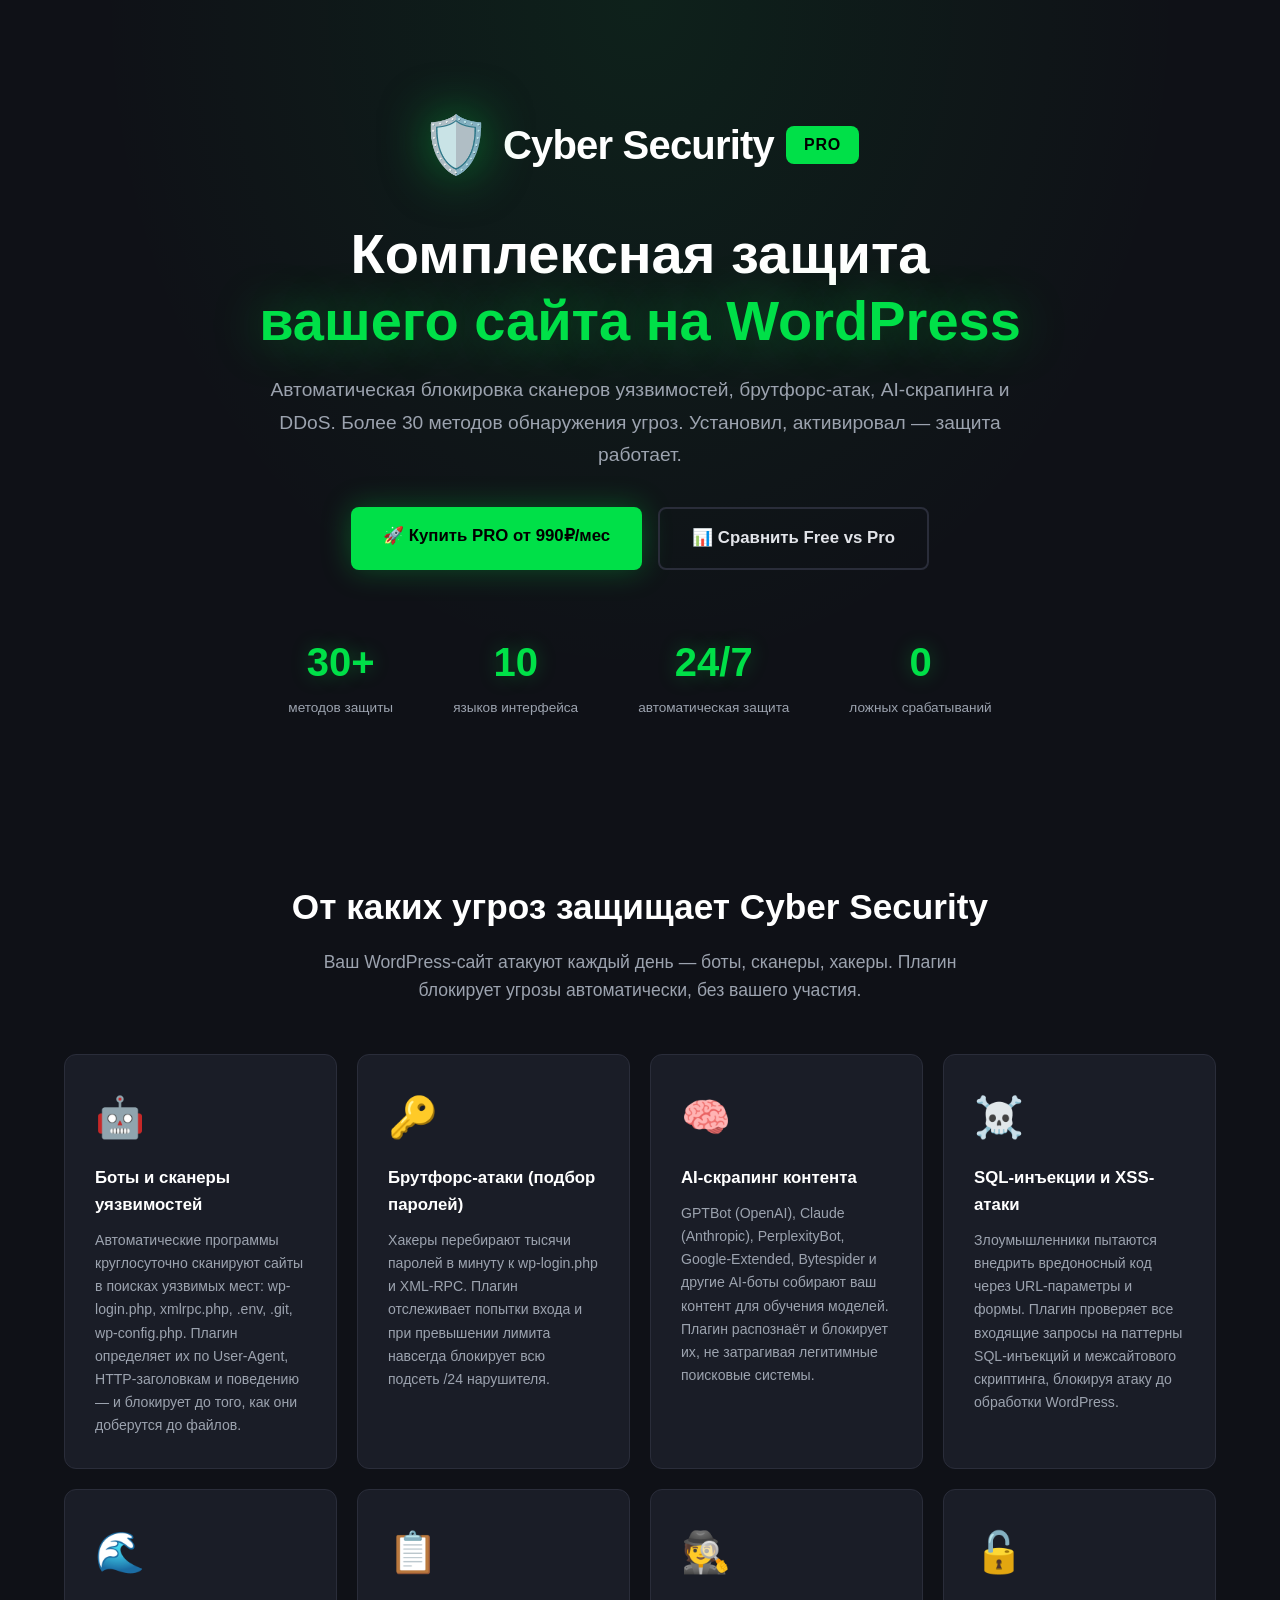
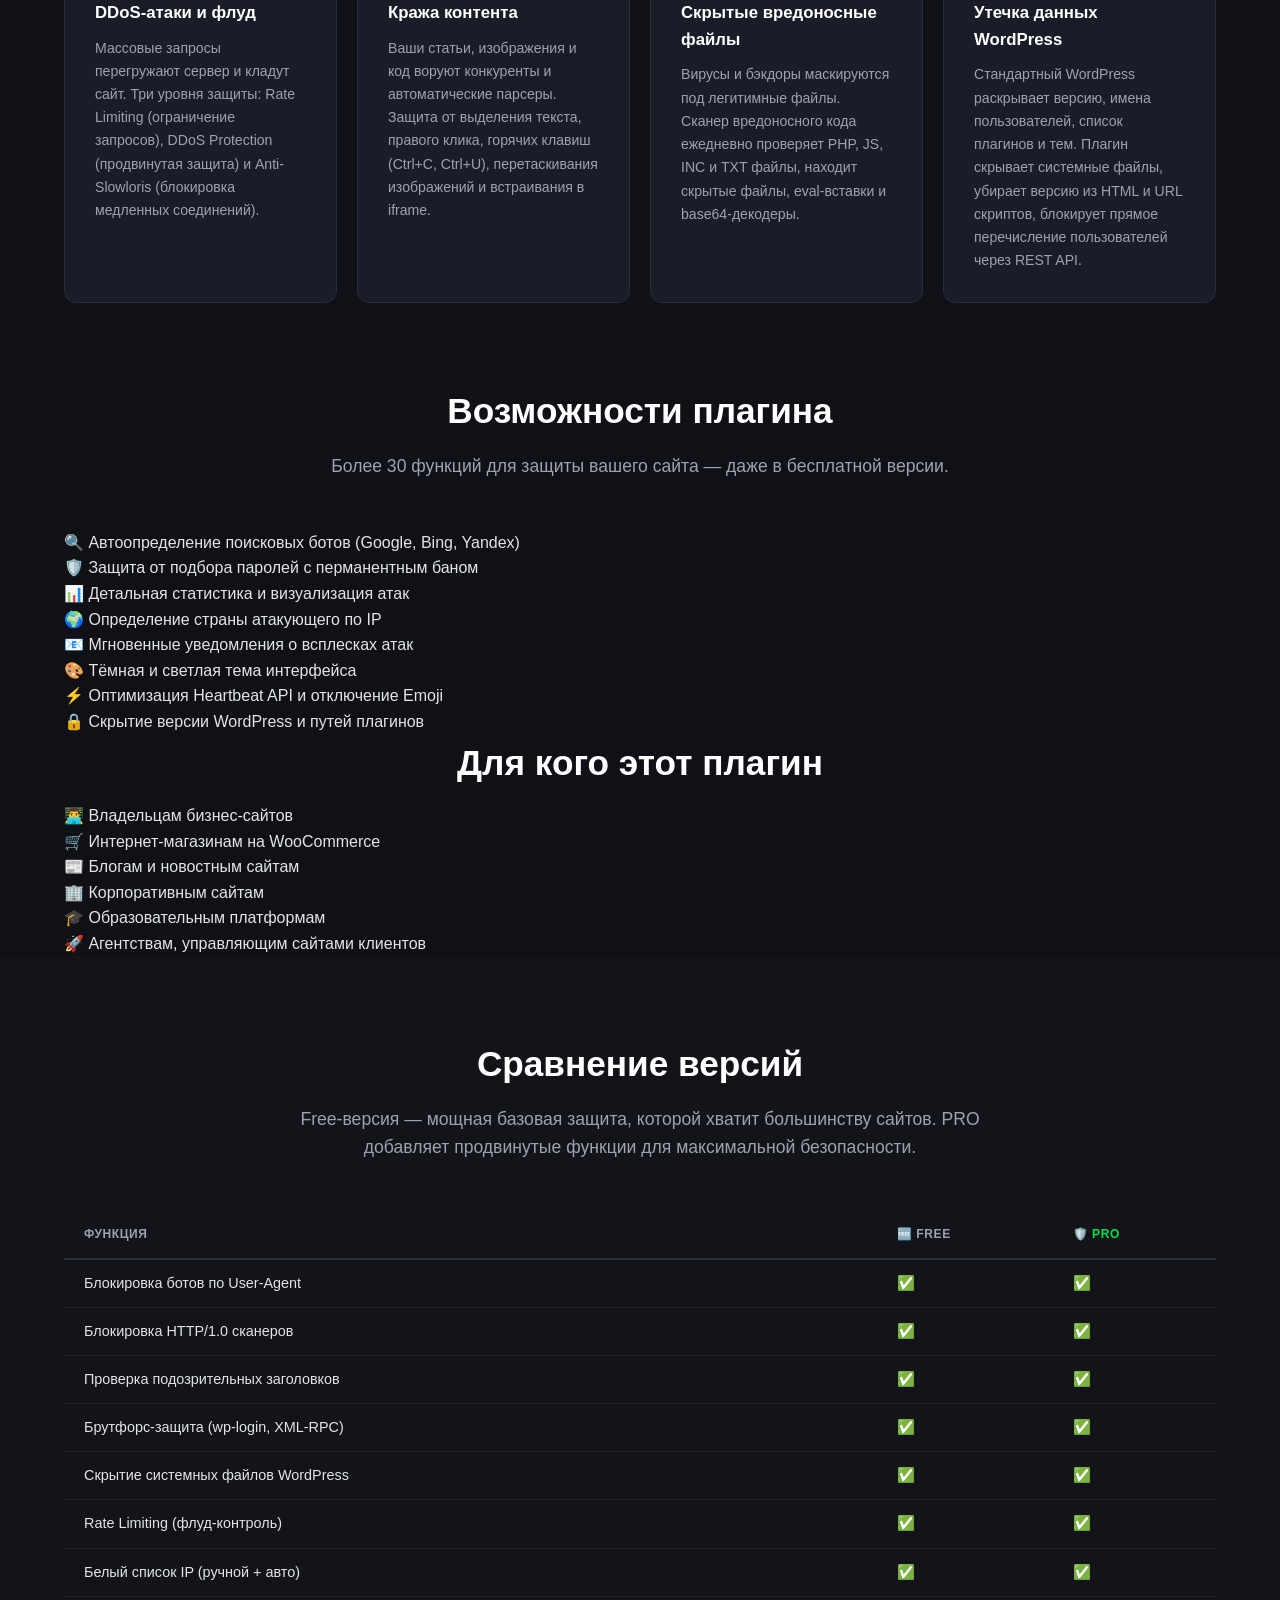
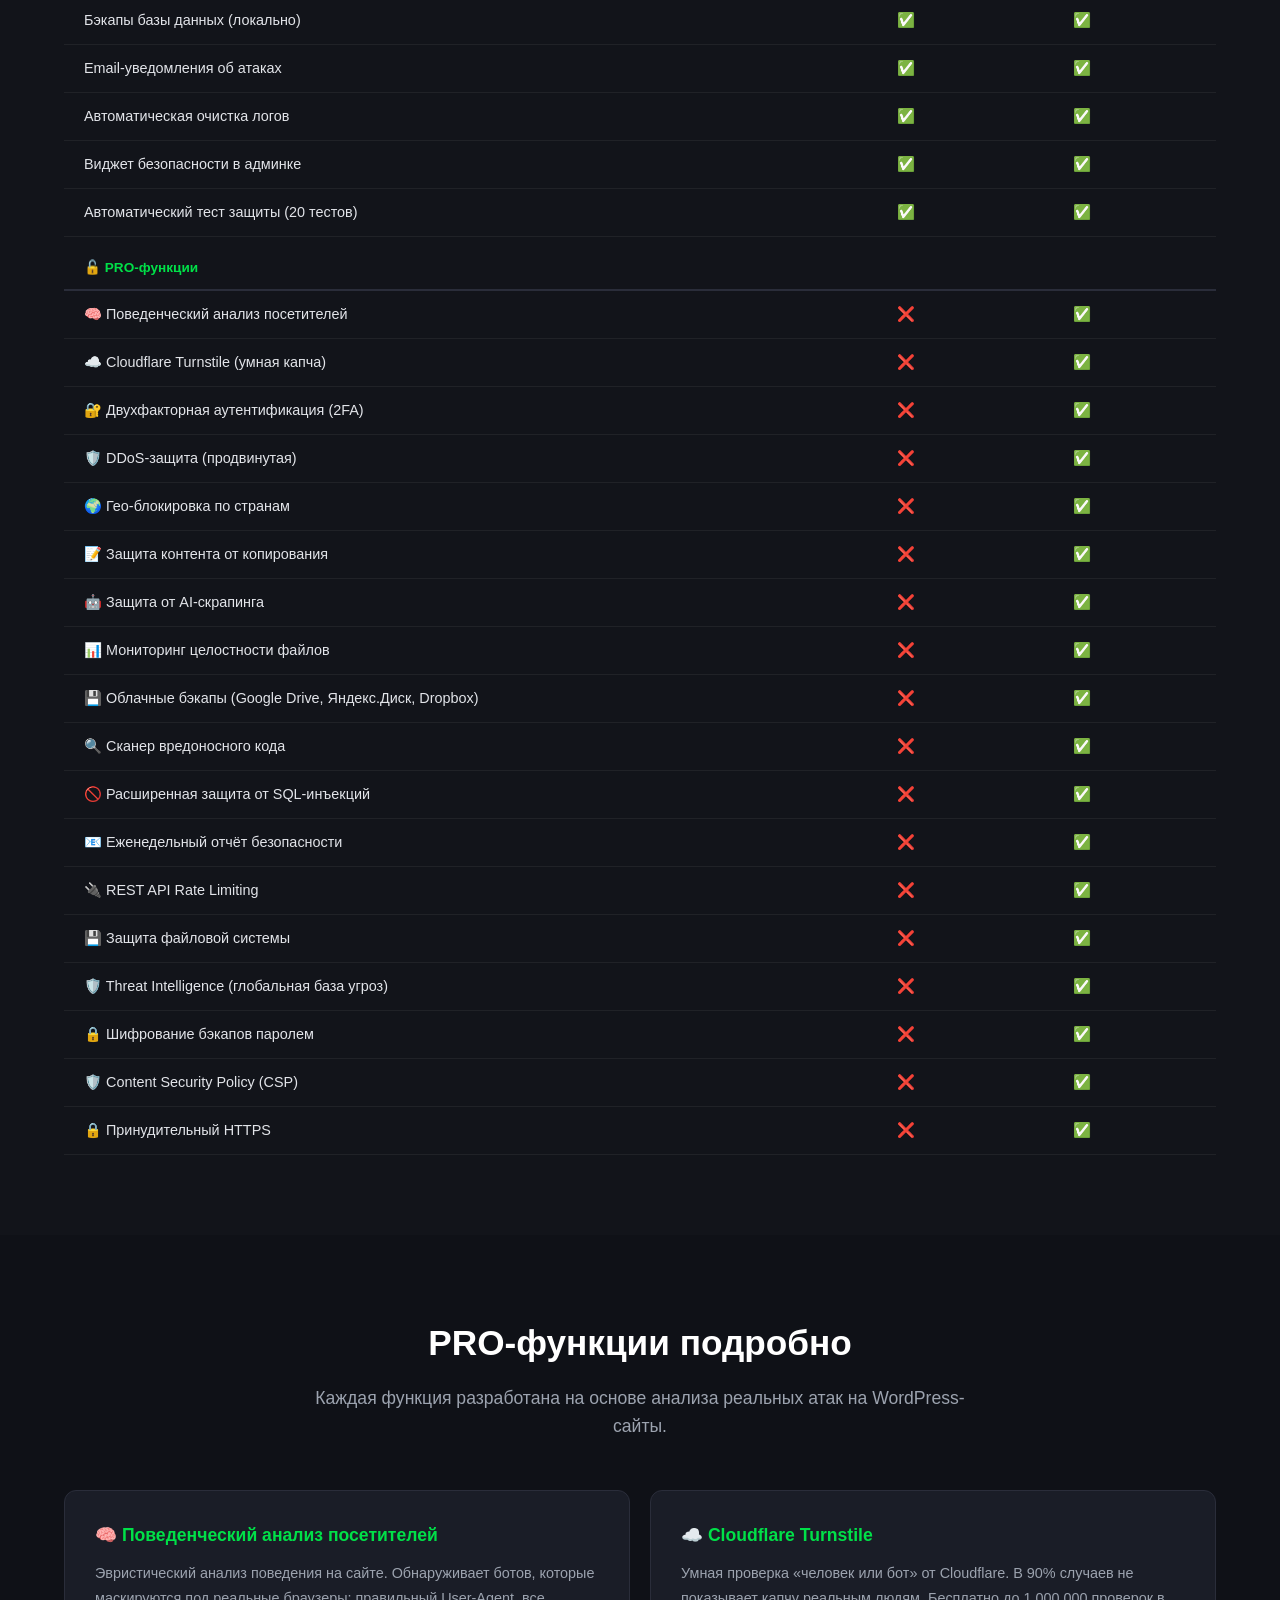
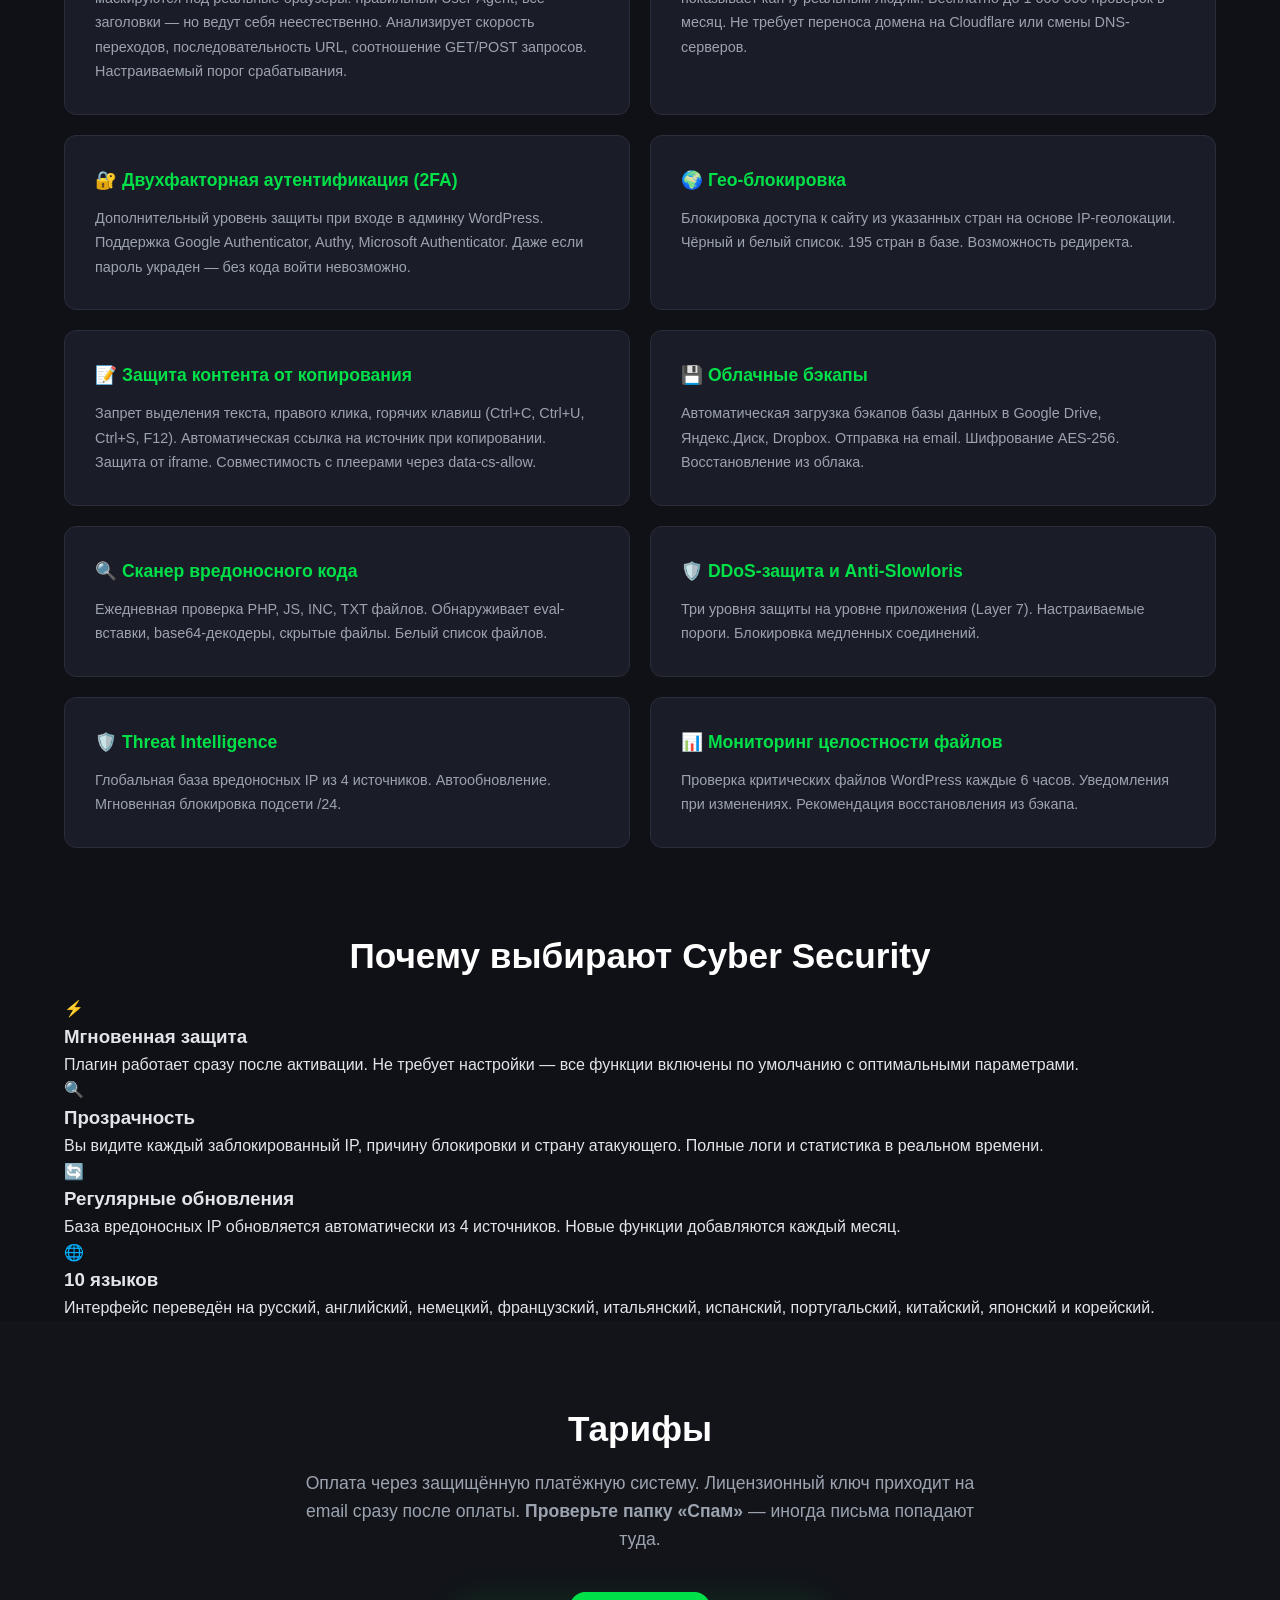
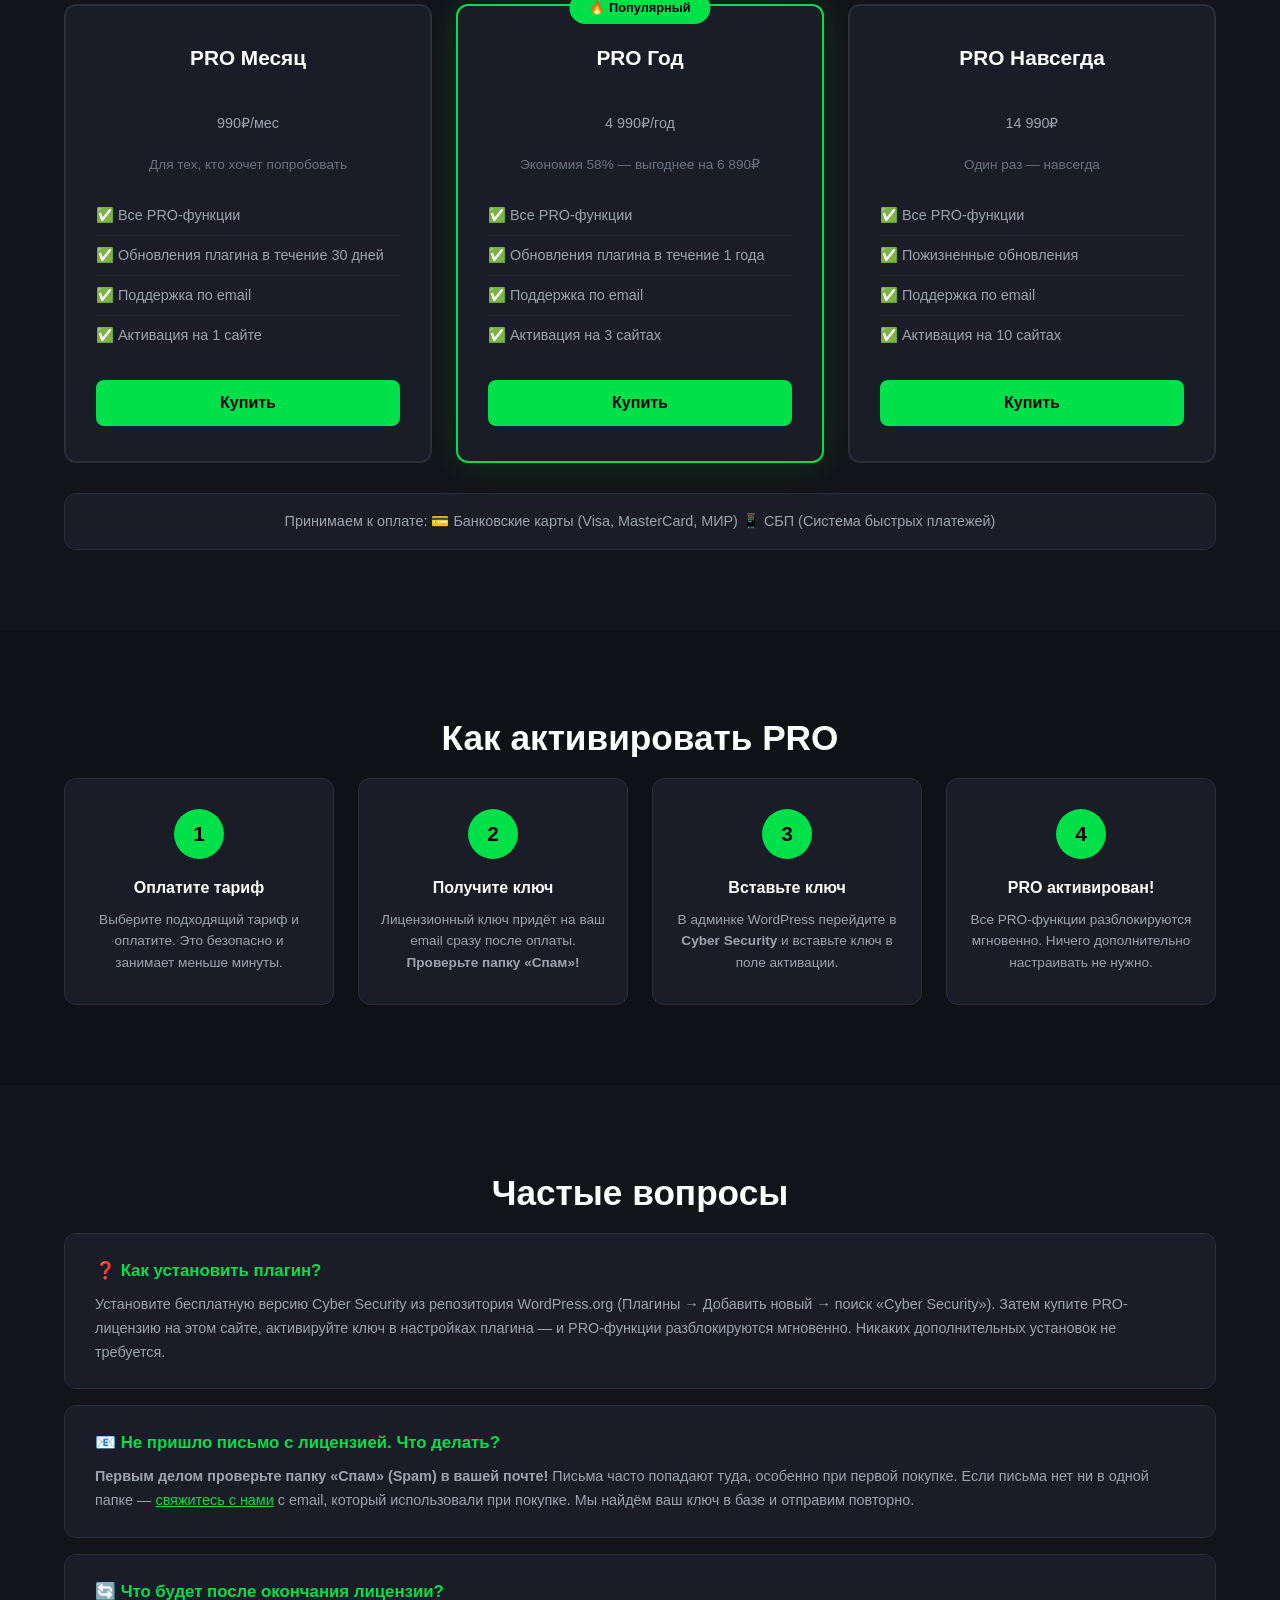
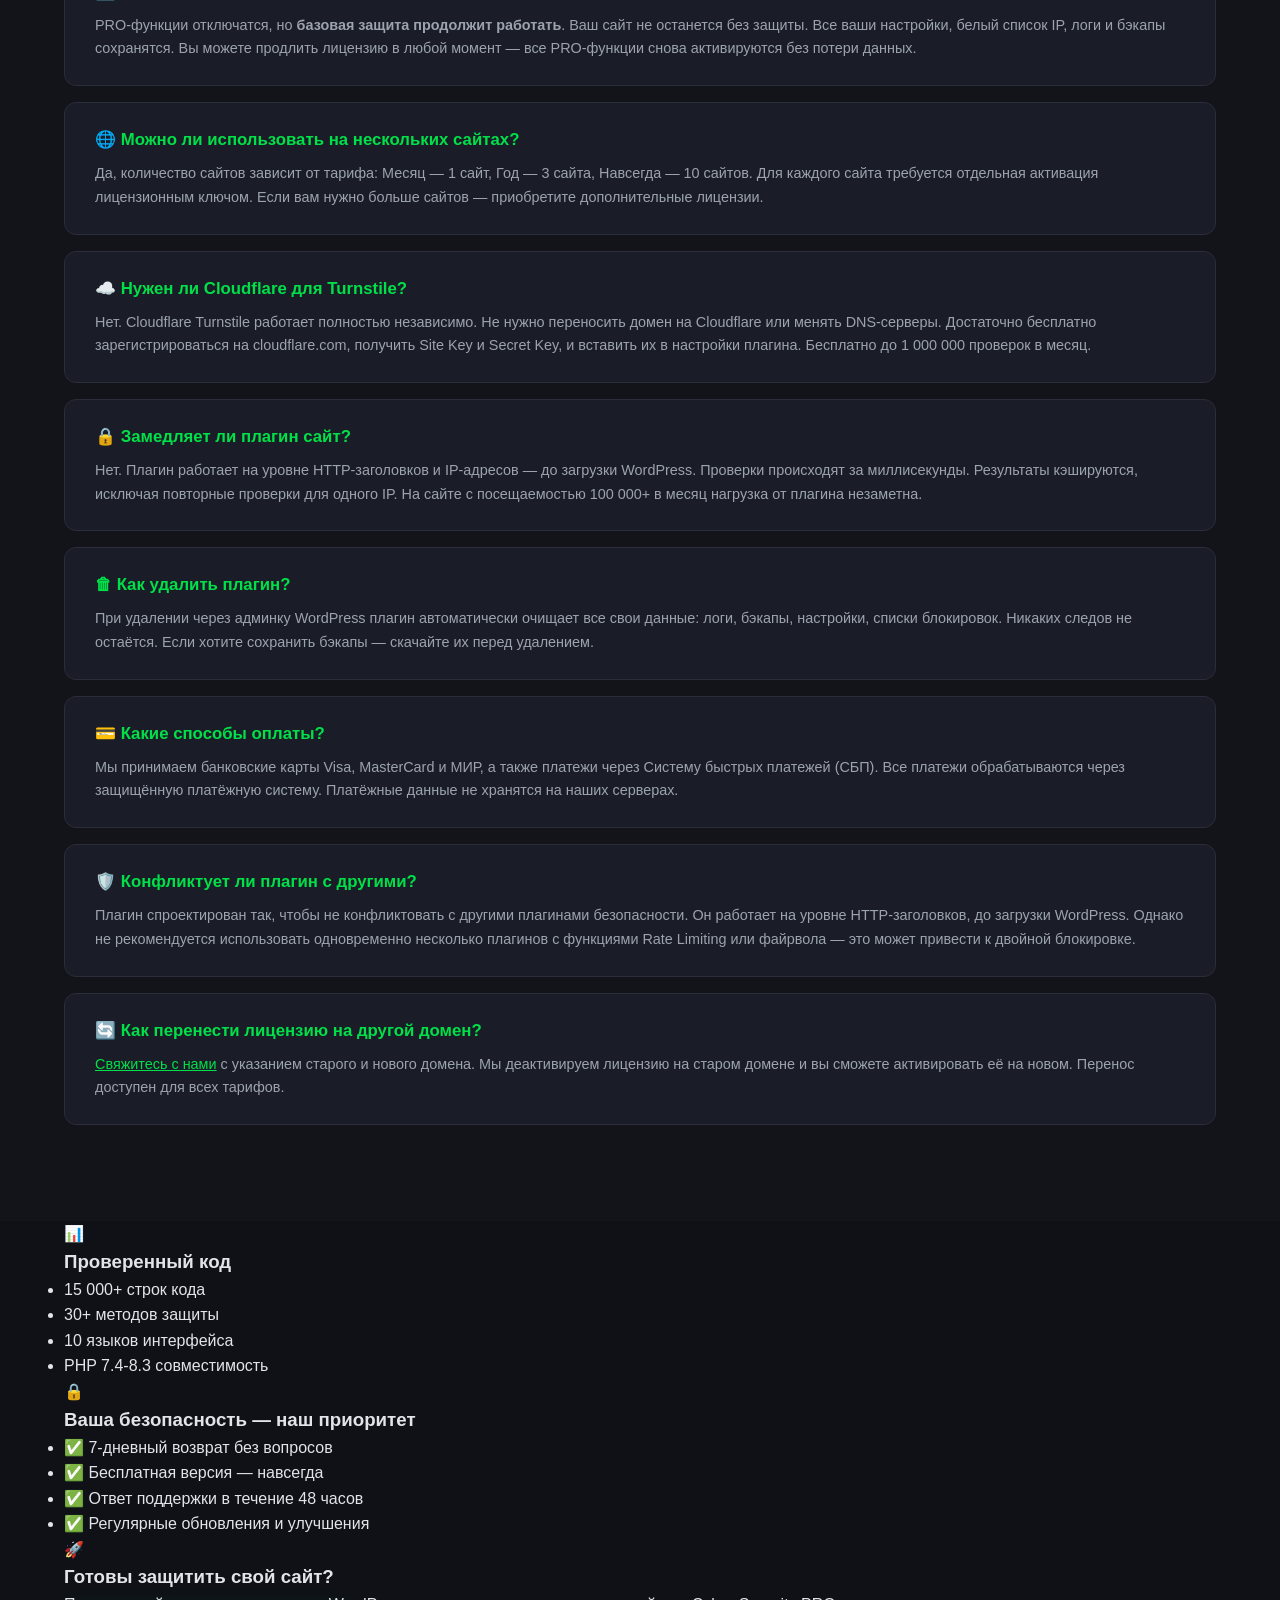
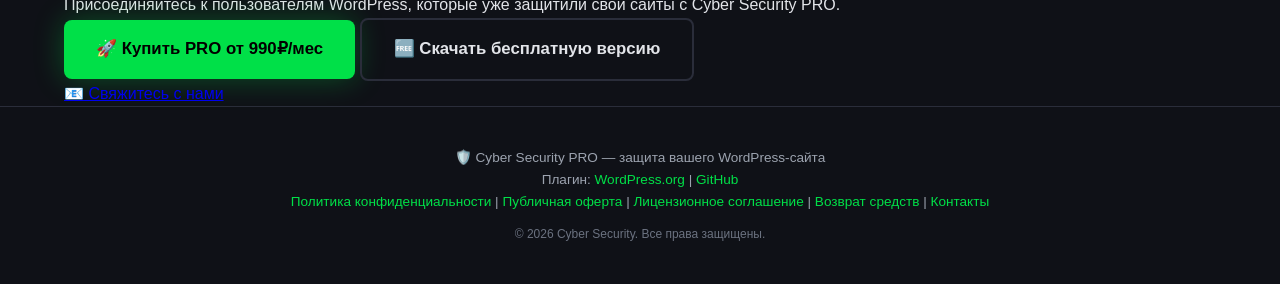
==== commit 25416dcb: "FIX Update index.html" ====
--- a/index.html
+++ b/index.html
@@ -56,6 +56,39 @@
             <div class="threat-card"><div class="threat-icon">📋</div><h3 data-i18n="threat6_title">Кража контента</h3><p data-i18n="threat6_desc">Ваши статьи, изображения и код воруют конкуренты и автоматические парсеры. Защита от выделения текста, правого клика, горячих клавиш (Ctrl+C, Ctrl+U), перетаскивания изображений и встраивания в iframe.</p></div>
             <div class="threat-card"><div class="threat-icon">🕵️</div><h3 data-i18n="threat7_title">Скрытые вредоносные файлы</h3><p data-i18n="threat7_desc">Вирусы и бэкдоры маскируются под легитимные файлы. Сканер вредоносного кода ежедневно проверяет PHP, JS, INC и TXT файлы, находит скрытые файлы, eval-вставки и base64-декодеры.</p></div>
             <div class="threat-card"><div class="threat-icon">🔓</div><h3 data-i18n="threat8_title">Утечка данных WordPress</h3><p data-i18n="threat8_desc">Стандартный WordPress раскрывает версию, имена пользователей, список плагинов и тем. Плагин скрывает системные файлы, убирает версию из HTML и URL скриптов, блокирует прямое перечисление пользователей через REST API.</p></div>
+        </div>
+    </div>
+</section>
+
+<!-- CAPABILITIES -->
+<section class="capabilities">
+    <div class="container">
+        <h2 class="section-title" data-i18n="capabilities_title">Возможности плагина</h2>
+        <p class="section-subtitle" data-i18n="capabilities_subtitle">Более 30 функций для защиты вашего сайта — даже в бесплатной версии.</p>
+        <div class="capabilities-grid">
+            <div class="capability-card" data-i18n="cap_1">🔍 Автоопределение поисковых ботов (Google, Bing, Yandex)</div>
+            <div class="capability-card" data-i18n="cap_2">🛡️ Защита от подбора паролей с перманентным баном</div>
+            <div class="capability-card" data-i18n="cap_3">📊 Детальная статистика и визуализация атак</div>
+            <div class="capability-card" data-i18n="cap_4">🌍 Определение страны атакующего по IP</div>
+            <div class="capability-card" data-i18n="cap_5">📧 Мгновенные уведомления о всплесках атак</div>
+            <div class="capability-card" data-i18n="cap_6">🎨 Тёмная и светлая тема интерфейса</div>
+            <div class="capability-card" data-i18n="cap_7">⚡ Оптимизация Heartbeat API и отключение Emoji</div>
+            <div class="capability-card" data-i18n="cap_8">🔒 Скрытие версии WordPress и путей плагинов</div>
+        </div>
+    </div>
+</section>
+
+<!-- FOR WHOM -->
+<section class="for-whom">
+    <div class="container">
+        <h2 class="section-title" data-i18n="for_whom_title">Для кого этот плагин</h2>
+        <div class="for-whom-grid">
+            <div class="for-whom-card" data-i18n="for_whom_1">👨‍💻 Владельцам бизнес-сайтов</div>
+            <div class="for-whom-card" data-i18n="for_whom_2">🛒 Интернет-магазинам на WooCommerce</div>
+            <div class="for-whom-card" data-i18n="for_whom_3">📰 Блогам и новостным сайтам</div>
+            <div class="for-whom-card" data-i18n="for_whom_4">🏢 Корпоративным сайтам</div>
+            <div class="for-whom-card" data-i18n="for_whom_5">🎓 Образовательным платформам</div>
+            <div class="for-whom-card" data-i18n="for_whom_6">🚀 Агентствам, управляющим сайтами клиентов</div>
         </div>
     </div>
 </section>
@@ -126,58 +159,79 @@
     </div>
 </section>
 
+<!-- WHY US -->
+<section class="why-us">
+    <div class="container">
+        <h2 class="section-title" data-i18n="why_us_title">Почему выбирают Cyber Security</h2>
+        <div class="why-us-grid">
+            <div class="why-us-card">
+                <div class="why-us-icon">⚡</div>
+                <h3 data-i18n="why_us_1_title">Мгновенная защита</h3>
+                <p data-i18n="why_us_1_desc">Плагин работает сразу после активации. Не требует настройки — все функции включены по умолчанию с оптимальными параметрами.</p>
+            </div>
+            <div class="why-us-card">
+                <div class="why-us-icon">🔍</div>
+                <h3 data-i18n="why_us_2_title">Прозрачность</h3>
+                <p data-i18n="why_us_2_desc">Вы видите каждый заблокированный IP, причину блокировки и страну атакующего. Полные логи и статистика в реальном времени.</p>
+            </div>
+            <div class="why-us-card">
+                <div class="why-us-icon">🔄</div>
+                <h3 data-i18n="why_us_3_title">Регулярные обновления</h3>
+                <p data-i18n="why_us_3_desc">База вредоносных IP обновляется автоматически из 4 источников. Новые функции добавляются каждый месяц.</p>
+            </div>
+            <div class="why-us-card">
+                <div class="why-us-icon">🌐</div>
+                <h3 data-i18n="why_us_4_title">10 языков</h3>
+                <p data-i18n="why_us_4_desc">Интерфейс переведён на русский, английский, немецкий, французский, итальянский, испанский, португальский, китайский, японский и корейский.</p>
+            </div>
+        </div>
+    </div>
+</section>
+
 <!-- PRICING -->
 <section class="pricing-section" id="pricing">
     <div class="container">
         <h2 class="section-title" data-i18n="pricing_title">Тарифы</h2>
         <p class="section-subtitle" data-i18n-html="pricing_subtitle">Оплата через защищённую платёжную систему. Лицензионный ключ приходит на email сразу после оплаты. <strong>Проверьте папку «Спам»</strong> — иногда письма попадают туда.</p>
         <div class="pricing">
-    <div class="plan">
-        <div class="plan-name" data-i18n="plan_month">PRO Месяц</div>
-        <div class="plan-price">
-            <span class="plan-price-num" data-i18n="plan_price_monthly">990₽</span><span class="plan-price-period" data-i18n="plan_price_period_monthly">/мес</span>
-        </div>
-        <p class="plan-desc" data-i18n="plan_month_desc">Для тех, кто хочет попробовать</p>
-        <ul>
-            <li data-i18n="plan_feature1">✅ Все PRO-функции</li>
-            <li data-i18n="plan_feature_updates">✅ Обновления плагина в течение 30 дней</li>
-            <li data-i18n="plan_feature_support">✅ Поддержка по email</li>
-            <li data-i18n="plan_feature_sites">✅ Активация на 1 сайте</li>
-        </ul>
-        <button onclick="buyPlan('monthly')" class="btn-buy" data-i18n="btn_buy">Купить</button>
-    </div>
-    
-    <div class="plan featured">
-        <div class="plan-badge" data-i18n="badge_popular">🔥 Популярный</div>
-        <div class="plan-name" data-i18n="plan_year">PRO Год</div>
-        <div class="plan-price">
-            <span class="plan-price-num" data-i18n="plan_price_yearly">4 990₽</span><span class="plan-price-period" data-i18n="plan_price_period_yearly">/год</span>
-        </div>
-        <p class="plan-desc" data-i18n="plan_year_desc">Экономия 58% — выгоднее на 6 890₽</p>
-        <ul>
-            <li data-i18n="plan_feature1">✅ Все PRO-функции</li>
-            <li data-i18n="plan_feature_updates_year">✅ Обновления плагина в течение 1 года</li>
-            <li data-i18n="plan_feature_support">✅ Поддержка по email</li>
-            <li data-i18n="plan_feature_sites_3">✅ Активация на 3 сайтах</li>
-        </ul>
-        <button onclick="buyPlan('yearly')" class="btn-buy" data-i18n="btn_buy">Купить</button>
-    </div>
-    
-    <div class="plan">
-        <div class="plan-name" data-i18n="plan_lifetime">PRO Навсегда</div>
-        <div class="plan-price">
-            <span class="plan-price-num" data-i18n="plan_price_lifetime">14 990₽</span>
-        </div>
-        <p class="plan-desc" data-i18n="plan_lifetime_desc">Один раз — навсегда</p>
-        <ul>
-            <li data-i18n="plan_feature1">✅ Все PRO-функции</li>
-            <li data-i18n="plan_feature_lifetime">✅ Пожизненные обновления</li>
-            <li data-i18n="plan_feature_support">✅ Поддержка по email</li>
-            <li data-i18n="plan_feature_sites_10">✅ Активация на 10 сайтах</li>
-        </ul>
-        <button onclick="buyPlan('lifetime')" class="btn-buy" data-i18n="btn_buy">Купить</button>
-    </div>
-</div>
+            <div class="plan">
+                <div class="plan-name" data-i18n="plan_month">PRO Месяц</div>
+                <div class="plan-price"><span class="plan-price-num" data-i18n="plan_price_monthly">990₽</span><span class="plan-price-period" data-i18n="plan_price_period_monthly">/мес</span></div>
+                <p class="plan-desc" data-i18n="plan_month_desc">Для тех, кто хочет попробовать</p>
+                <ul>
+                    <li data-i18n="plan_feature1">✅ Все PRO-функции</li>
+                    <li data-i18n="plan_feature_updates">✅ Обновления плагина в течение 30 дней</li>
+                    <li data-i18n="plan_feature_support">✅ Поддержка по email</li>
+                    <li data-i18n="plan_feature_sites">✅ Активация на 1 сайте</li>
+                </ul>
+                <button onclick="buyPlan('monthly')" class="btn-buy" data-i18n="btn_buy">Купить</button>
+            </div>
+            <div class="plan featured">
+                <div class="plan-badge" data-i18n="badge_popular">🔥 Популярный</div>
+                <div class="plan-name" data-i18n="plan_year">PRO Год</div>
+                <div class="plan-price"><span class="plan-price-num" data-i18n="plan_price_yearly">4 990₽</span><span class="plan-price-period" data-i18n="plan_price_period_yearly">/год</span></div>
+                <p class="plan-desc" data-i18n="plan_year_desc">Экономия 58% — выгоднее на 6 890₽</p>
+                <ul>
+                    <li data-i18n="plan_feature1">✅ Все PRO-функции</li>
+                    <li data-i18n="plan_feature_updates_year">✅ Обновления плагина в течение 1 года</li>
+                    <li data-i18n="plan_feature_support">✅ Поддержка по email</li>
+                    <li data-i18n="plan_feature_sites_3">✅ Активация на 3 сайтах</li>
+                </ul>
+                <button onclick="buyPlan('yearly')" class="btn-buy" data-i18n="btn_buy">Купить</button>
+            </div>
+            <div class="plan">
+                <div class="plan-name" data-i18n="plan_lifetime">PRO Навсегда</div>
+                <div class="plan-price"><span class="plan-price-num" data-i18n="plan_price_lifetime">14 990₽</span></div>
+                <p class="plan-desc" data-i18n="plan_lifetime_desc">Один раз — навсегда</p>
+                <ul>
+                    <li data-i18n="plan_feature1">✅ Все PRO-функции</li>
+                    <li data-i18n="plan_feature_lifetime">✅ Пожизненные обновления</li>
+                    <li data-i18n="plan_feature_support">✅ Поддержка по email</li>
+                    <li data-i18n="plan_feature_sites_10">✅ Активация на 10 сайтах</li>
+                </ul>
+                <button onclick="buyPlan('lifetime')" class="btn-buy" data-i18n="btn_buy">Купить</button>
+            </div>
+        </div>
         <div class="payment-methods">
             <span data-i18n="payment_methods">Принимаем к оплате:</span>
             <span class="payment-icon">💳</span> <span data-i18n="payment_cards">Банковские карты (Visa, MasterCard, МИР)</span>
@@ -191,7 +245,7 @@
     <div class="container">
         <h2 class="section-title" data-i18n="how_title">Как активировать PRO</h2>
         <div class="steps">
-            <div class="step"><div class="step-number">1</div><h3 data-i18n="step1_title">Оплатите тариф</h3><p data-i18n="step1_desc">Выберите подходящий тариф и оплатите через Robokassa. Это безопасно и занимает меньше минуты.</p></div>
+            <div class="step"><div class="step-number">1</div><h3 data-i18n="step1_title">Оплатите тариф</h3><p data-i18n="step1_desc">Выберите подходящий тариф и оплатите. Это безопасно и занимает меньше минуты.</p></div>
             <div class="step"><div class="step-number">2</div><h3 data-i18n="step2_title">Получите ключ</h3><p data-i18n-html="step2_desc">Лицензионный ключ придёт на ваш email сразу после оплаты. <strong>Проверьте папку «Спам»!</strong></p></div>
             <div class="step"><div class="step-number">3</div><h3 data-i18n="step3_title">Вставьте ключ</h3><p data-i18n-html="step3_desc">В админке WordPress перейдите в <strong>Cyber Security</strong> и вставьте ключ в поле активации.</p></div>
             <div class="step"><div class="step-number">4</div><h3 data-i18n="step4_title">PRO активирован!</h3><p data-i18n="step4_desc">Все PRO-функции разблокируются мгновенно. Ничего дополнительно настраивать не нужно.</p></div>
@@ -203,66 +257,23 @@
 <section class="faq">
     <div class="container">
         <h2 class="section-title" data-i18n="faq_title">Частые вопросы</h2>
-        
-        <div class="faq-item">
-            <h3 data-i18n="faq1_q">❓ Как установить плагин?</h3>
-            <p data-i18n="faq1_a">Установите бесплатную версию Cyber Security из репозитория WordPress.org (Плагины → Добавить новый → поиск «Cyber Security»). Затем купите PRO-лицензию на этом сайте, активируйте ключ в настройках плагина — и PRO-функции разблокируются мгновенно. Никаких дополнительных установок не требуется.</p>
-        </div>
-        
-        <div class="faq-item">
-    <h3 data-i18n="faq2_q">📧 Не пришло письмо с лицензией. Что делать?</h3>
-    <p data-i18n-html="faq2_a"><strong>Первым делом проверьте папку «Спам» (Spam) в вашей почте!</strong> Письма часто попадают туда, особенно при первой покупке. Если письма нет ни в одной папке — <a href="docs/contact">свяжитесь с нами</a> с email, который использовали при покупке. Мы найдём ваш ключ в базе и отправим повторно.</p>
-</div>
-        
-        <div class="faq-item">
-            <h3 data-i18n="faq3_q">🔄 Что будет после окончания лицензии?</h3>
-            <p data-i18n-html="faq3_a">PRO-функции отключатся, но <strong>базовая защита продолжит работать</strong>. Ваш сайт не останется без защиты. Все ваши настройки, белый список IP, логи и бэкапы сохранятся. Вы можете продлить лицензию в любой момент — все PRO-функции снова активируются без потери данных.</p>
-        </div>
-        
-        <div class="faq-item">
-            <h3 data-i18n="faq4_q">🌐 Можно ли использовать на нескольких сайтах?</h3>
-            <p data-i18n="faq4_a">Да, количество сайтов зависит от тарифа: Месяц — 1 сайт, Год — 3 сайта, Навсегда — 10 сайтов. Для каждого сайта требуется отдельная активация лицензионным ключом. Если вам нужно больше сайтов — приобретите дополнительные лицензии.</p>
-        </div>
-        
-        <div class="faq-item">
-            <h3 data-i18n="faq5_q">☁️ Нужен ли Cloudflare для Turnstile?</h3>
-            <p data-i18n="faq5_a">Нет. Cloudflare Turnstile работает полностью независимо. Не нужно переносить домен на Cloudflare или менять DNS-серверы. Достаточно бесплатно зарегистрироваться на cloudflare.com, получить Site Key и Secret Key, и вставить их в настройки плагина. Бесплатно до 1 000 000 проверок в месяц.</p>
-        </div>
-        
-        <div class="faq-item">
-            <h3 data-i18n="faq6_q">🔒 Замедляет ли плагин сайт?</h3>
-            <p data-i18n="faq6_a">Нет. Плагин работает на уровне HTTP-заголовков и IP-адресов — до загрузки WordPress. Проверки происходят за миллисекунды. Результаты кэшируются, исключая повторные проверки для одного IP. На сайте с посещаемостью 100 000+ в месяц нагрузка от плагина незаметна.</p>
-        </div>
-        
-        <div class="faq-item">
-            <h3 data-i18n="faq7_q">🗑 Как удалить плагин?</h3>
-            <p data-i18n="faq7_a">При удалении через админку WordPress плагин автоматически очищает все свои данные: логи, бэкапы, настройки, списки блокировок. Никаких следов не остаётся. Если хотите сохранить бэкапы — скачайте их перед удалением.</p>
-        </div>
-        
-        <div class="faq-item">
-            <h3 data-i18n="faq8_q">💳 Какие способы оплаты?</h3>
-            <p data-i18n="faq8_a">Мы принимаем банковские карты Visa, MasterCard и МИР, а также платежи через Систему быстрых платежей (СБП). Все платежи обрабатываются через защищённую платёжную систему. Платёжные данные не хранятся на наших серверах.</p>
-        </div>
-        
-        <div class="faq-item">
-            <h3 data-i18n="faq9_q">🛡️ Конфликтует ли плагин с другими?</h3>
-            <p data-i18n="faq9_a">Плагин спроектирован так, чтобы не конфликтовать с другими плагинами безопасности. Он работает на уровне HTTP-заголовков, до загрузки WordPress. Однако не рекомендуется использовать одновременно несколько плагинов с функциями Rate Limiting или файрвола — это может привести к двойной блокировке.</p>
-        </div>
-        
-        <div class="faq-item">
-    <h3 data-i18n="faq10_q">🔄 Как перенести лицензию на другой домен?</h3>
-    <p data-i18n-html="faq10_a"><a href="docs/contact">Свяжитесь с нами</a> с указанием старого и нового домена. Мы деактивируем лицензию на старом домене и вы сможете активировать её на новом. Перенос доступен для всех тарифов.</p>
-</div>
-    </div>
-</section>
-
-<!-- ============================================ -->
-<!-- CTA FINAL — ЗАВЕРШАЮЩИЙ БЛОК -->
-<!-- ============================================ -->
+        <div class="faq-item"><h3 data-i18n="faq1_q">❓ Как установить плагин?</h3><p data-i18n="faq1_a">Установите бесплатную версию Cyber Security из репозитория WordPress.org (Плагины → Добавить новый → поиск «Cyber Security»). Затем купите PRO-лицензию на этом сайте, активируйте ключ в настройках плагина — и PRO-функции разблокируются мгновенно. Никаких дополнительных установок не требуется.</p></div>
+        <div class="faq-item"><h3 data-i18n="faq2_q">📧 Не пришло письмо с лицензией. Что делать?</h3><p data-i18n-html="faq2_a"><strong>Первым делом проверьте папку «Спам» (Spam) в вашей почте!</strong> Письма часто попадают туда, особенно при первой покупке. Если письма нет ни в одной папке — <a href="docs/contact">свяжитесь с нами</a> с email, который использовали при покупке. Мы найдём ваш ключ в базе и отправим повторно.</p></div>
+        <div class="faq-item"><h3 data-i18n="faq3_q">🔄 Что будет после окончания лицензии?</h3><p data-i18n-html="faq3_a">PRO-функции отключатся, но <strong>базовая защита продолжит работать</strong>. Ваш сайт не останется без защиты. Все ваши настройки, белый список IP, логи и бэкапы сохранятся. Вы можете продлить лицензию в любой момент — все PRO-функции снова активируются без потери данных.</p></div>
+        <div class="faq-item"><h3 data-i18n="faq4_q">🌐 Можно ли использовать на нескольких сайтах?</h3><p data-i18n="faq4_a">Да, количество сайтов зависит от тарифа: Месяц — 1 сайт, Год — 3 сайта, Навсегда — 10 сайтов. Для каждого сайта требуется отдельная активация лицензионным ключом. Если вам нужно больше сайтов — приобретите дополнительные лицензии.</p></div>
+        <div class="faq-item"><h3 data-i18n="faq5_q">☁️ Нужен ли Cloudflare для Turnstile?</h3><p data-i18n="faq5_a">Нет. Cloudflare Turnstile работает полностью независимо. Не нужно переносить домен на Cloudflare или менять DNS-серверы. Достаточно бесплатно зарегистрироваться на cloudflare.com, получить Site Key и Secret Key, и вставить их в настройки плагина. Бесплатно до 1 000 000 проверок в месяц.</p></div>
+        <div class="faq-item"><h3 data-i18n="faq6_q">🔒 Замедляет ли плагин сайт?</h3><p data-i18n="faq6_a">Нет. Плагин работает на уровне HTTP-заголовков и IP-адресов — до загрузки WordPress. Проверки происходят за миллисекунды. Результаты кэшируются, исключая повторные проверки для одного IP. На сайте с посещаемостью 100 000+ в месяц нагрузка от плагина незаметна.</p></div>
+        <div class="faq-item"><h3 data-i18n="faq7_q">🗑 Как удалить плагин?</h3><p data-i18n="faq7_a">При удалении через админку WordPress плагин автоматически очищает все свои данные: логи, бэкапы, настройки, списки блокировок. Никаких следов не остаётся. Если хотите сохранить бэкапы — скачайте их перед удалением.</p></div>
+        <div class="faq-item"><h3 data-i18n="faq8_q">💳 Какие способы оплаты?</h3><p data-i18n="faq8_a">Мы принимаем банковские карты Visa, MasterCard и МИР, а также платежи через Систему быстрых платежей (СБП). Все платежи обрабатываются через защищённую платёжную систему. Платёжные данные не хранятся на наших серверах.</p></div>
+        <div class="faq-item"><h3 data-i18n="faq9_q">🛡️ Конфликтует ли плагин с другими?</h3><p data-i18n="faq9_a">Плагин спроектирован так, чтобы не конфликтовать с другими плагинами безопасности. Он работает на уровне HTTP-заголовков, до загрузки WordPress. Однако не рекомендуется использовать одновременно несколько плагинов с функциями Rate Limiting или файрвола — это может привести к двойной блокировке.</p></div>
+        <div class="faq-item"><h3 data-i18n="faq10_q">🔄 Как перенести лицензию на другой домен?</h3><p data-i18n-html="faq10_a"><a href="docs/contact">Свяжитесь с нами</a> с указанием старого и нового домена. Мы деактивируем лицензию на старом домене и вы сможете активировать её на новом. Перенос доступен для всех тарифов.</p></div>
+    </div>
+</section>
+
+<!-- CTA FINAL -->
 <section class="cta-final">
     <div class="container">
         <div class="cta-final-grid">
-            <!-- Карточка 1: Статистика -->
             <div class="cta-card">
                 <div class="cta-card-icon">📊</div>
                 <h3 data-i18n="cta_stats_title">Проверенный код</h3>
@@ -273,28 +284,25 @@
                     <li><span class="cta-stat-num">PHP 7.4-8.3</span> <span data-i18n="cta_stat_php">совместимость</span></li>
                 </ul>
             </div>
-            
-            <!-- Карточка 2: Гарантия -->
             <div class="cta-card cta-card-guarantee">
                 <div class="cta-card-icon">🔒</div>
                 <h3 data-i18n="cta_guarantee_title">Ваша безопасность — наш приоритет</h3>
                 <ul class="cta-guarantee-list">
                     <li data-i18n="cta_guarantee_1">✅ 7-дневный возврат без вопросов</li>
                     <li data-i18n="cta_guarantee_2">✅ Бесплатная версия — навсегда</li>
-                    <li data-i18n="cta_guarantee_3">✅ Ответ поддержки в течение 24 часов</li>
+                    <li data-i18n="cta_guarantee_3">✅ Ответ поддержки в течение 48 часов</li>
                     <li data-i18n="cta_guarantee_4">✅ Регулярные обновления и улучшения</li>
                 </ul>
             </div>
-            
-            <!-- Карточка 3: CTA -->
             <div class="cta-card cta-card-action">
                 <div class="cta-card-icon">🚀</div>
                 <h3 data-i18n="cta_action_title">Готовы защитить свой сайт?</h3>
-                <p data-i18n="cta_action_desc">Начните с PRO-версии или попробуйте бесплатную.</p>
+                <p data-i18n="cta_action_desc">Присоединяйтесь к пользователям WordPress, которые уже защитили свои сайты с Cyber Security PRO.</p>
                 <div class="cta-buttons">
                     <a href="#pricing" class="btn btn-green" data-i18n="cta_btn_buy">🚀 Купить PRO от 990₽/мес</a>
                     <a href="https://wordpress.org/plugins/cyber-security/" target="_blank" class="btn btn-outline" data-i18n="cta_btn_free">🆓 Скачать бесплатную версию</a>
                 </div>
+                <p class="cta-contact"><a href="docs/contact" data-i18n="footer_contact_page">📧 Свяжитесь с нами</a></p>
             </div>
         </div>
     </div>
@@ -309,6 +317,8 @@
             <a href="docs/privacy" data-i18n="footer_privacy">Политика конфиденциальности</a>
             <span>|</span>
             <a href="docs/terms" data-i18n="footer_terms">Публичная оферта</a>
+            <span>|</span>
+            <a href="docs/license" data-i18n="footer_license">Лицензионное соглашение</a>
             <span>|</span>
             <a href="docs/refund" data-i18n="footer_refund">Возврат средств</a>
             <span>|</span>
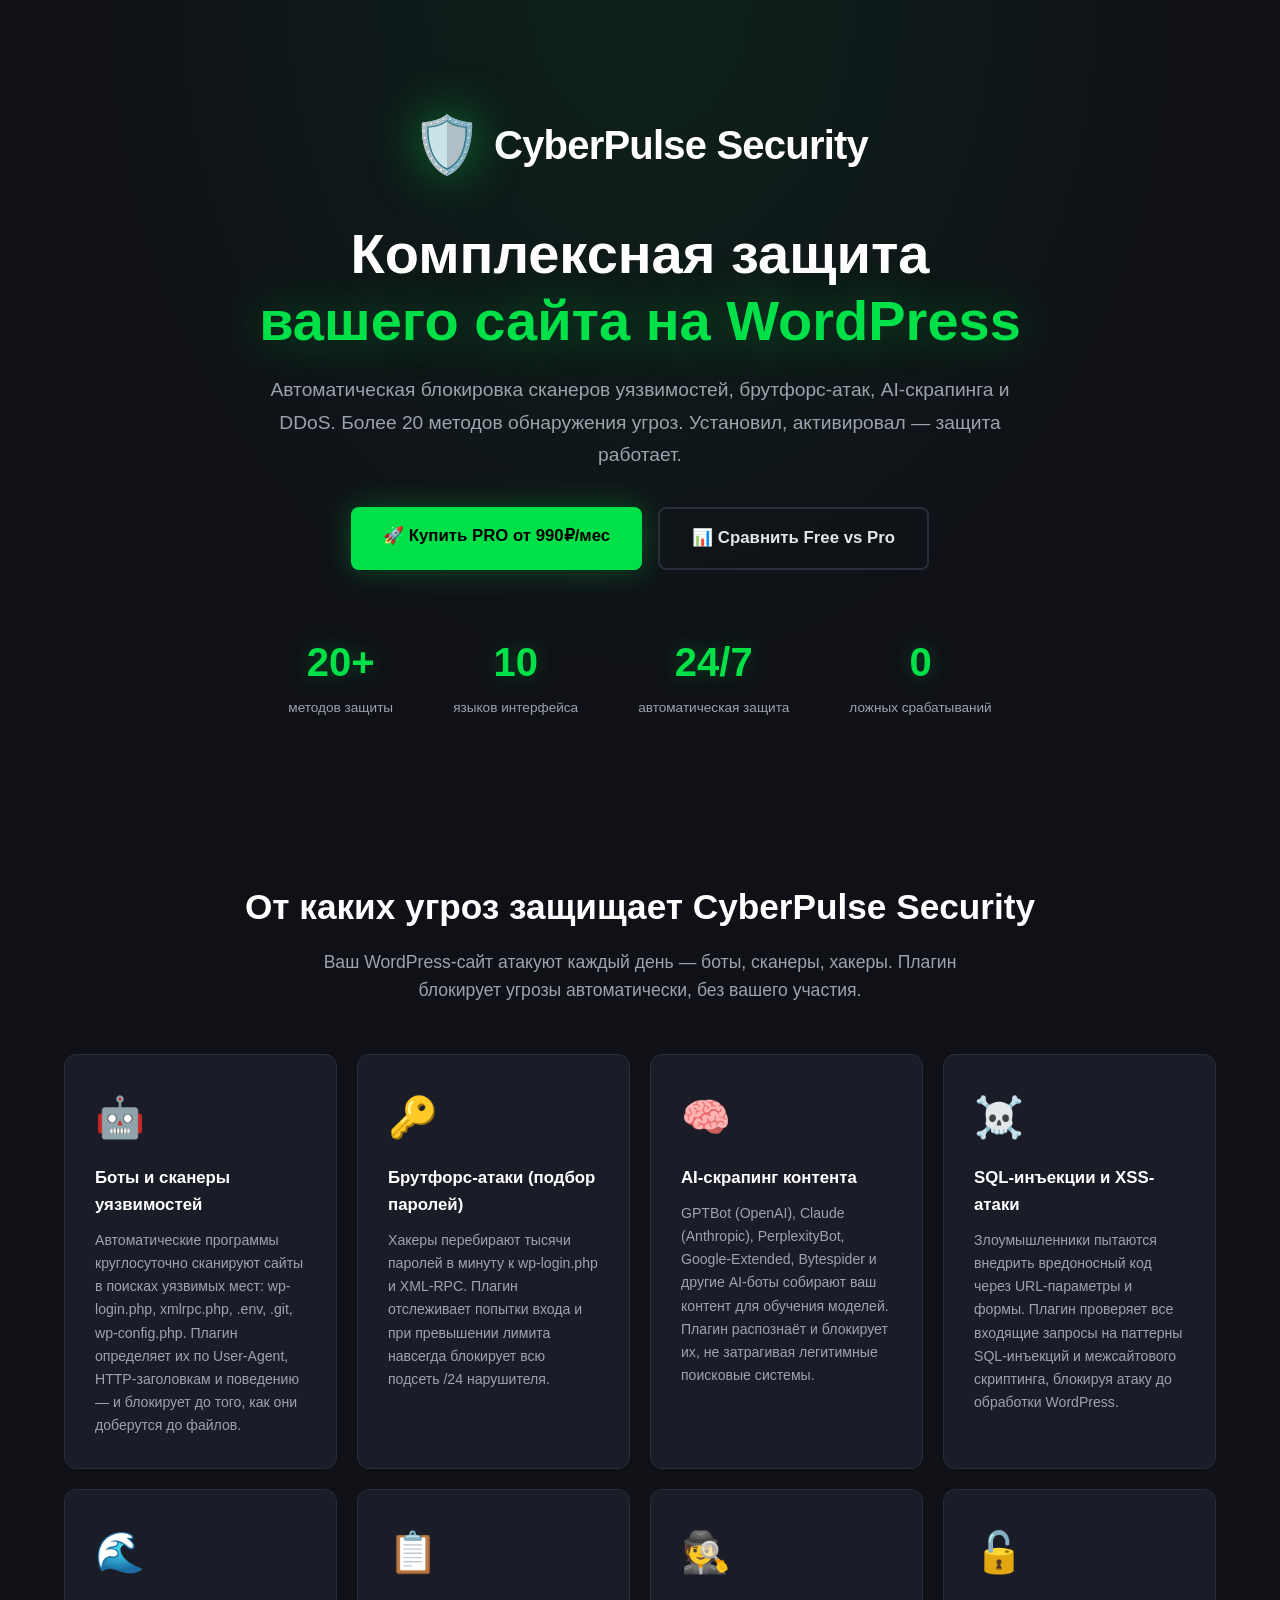
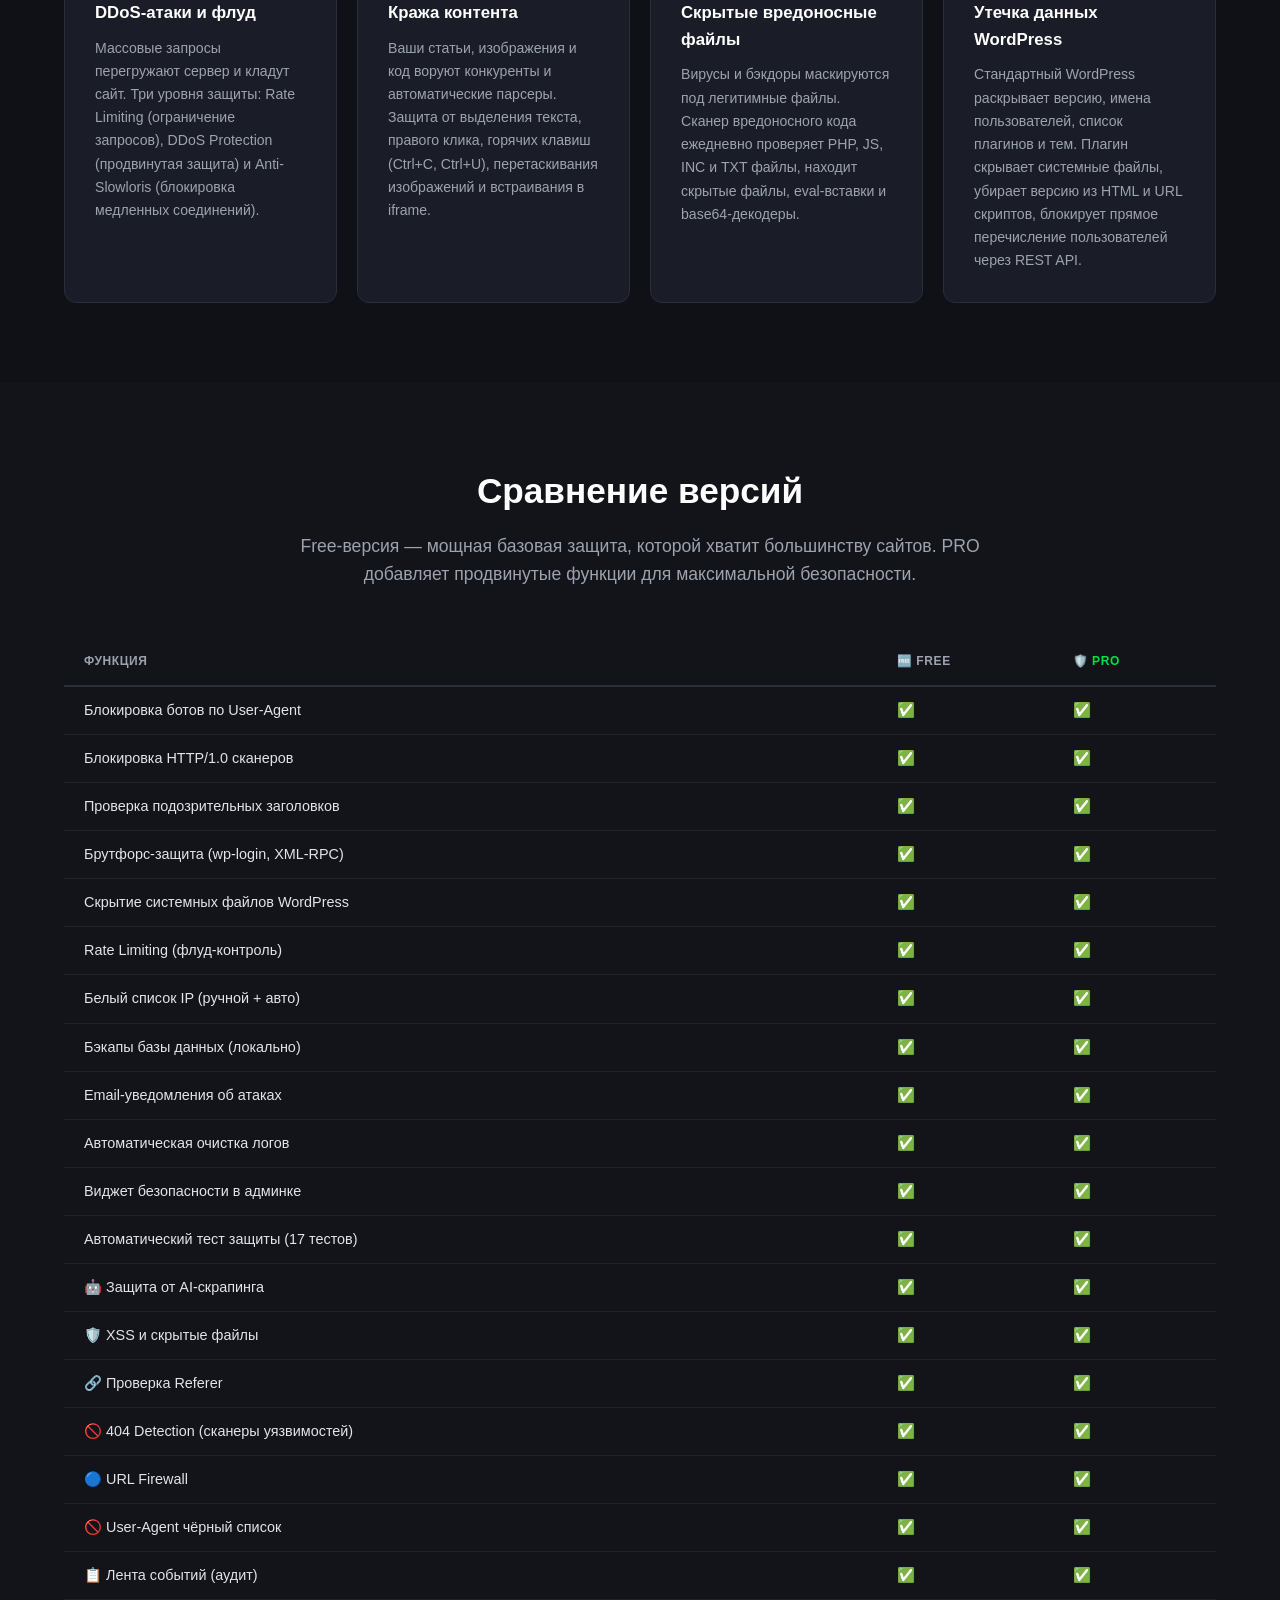
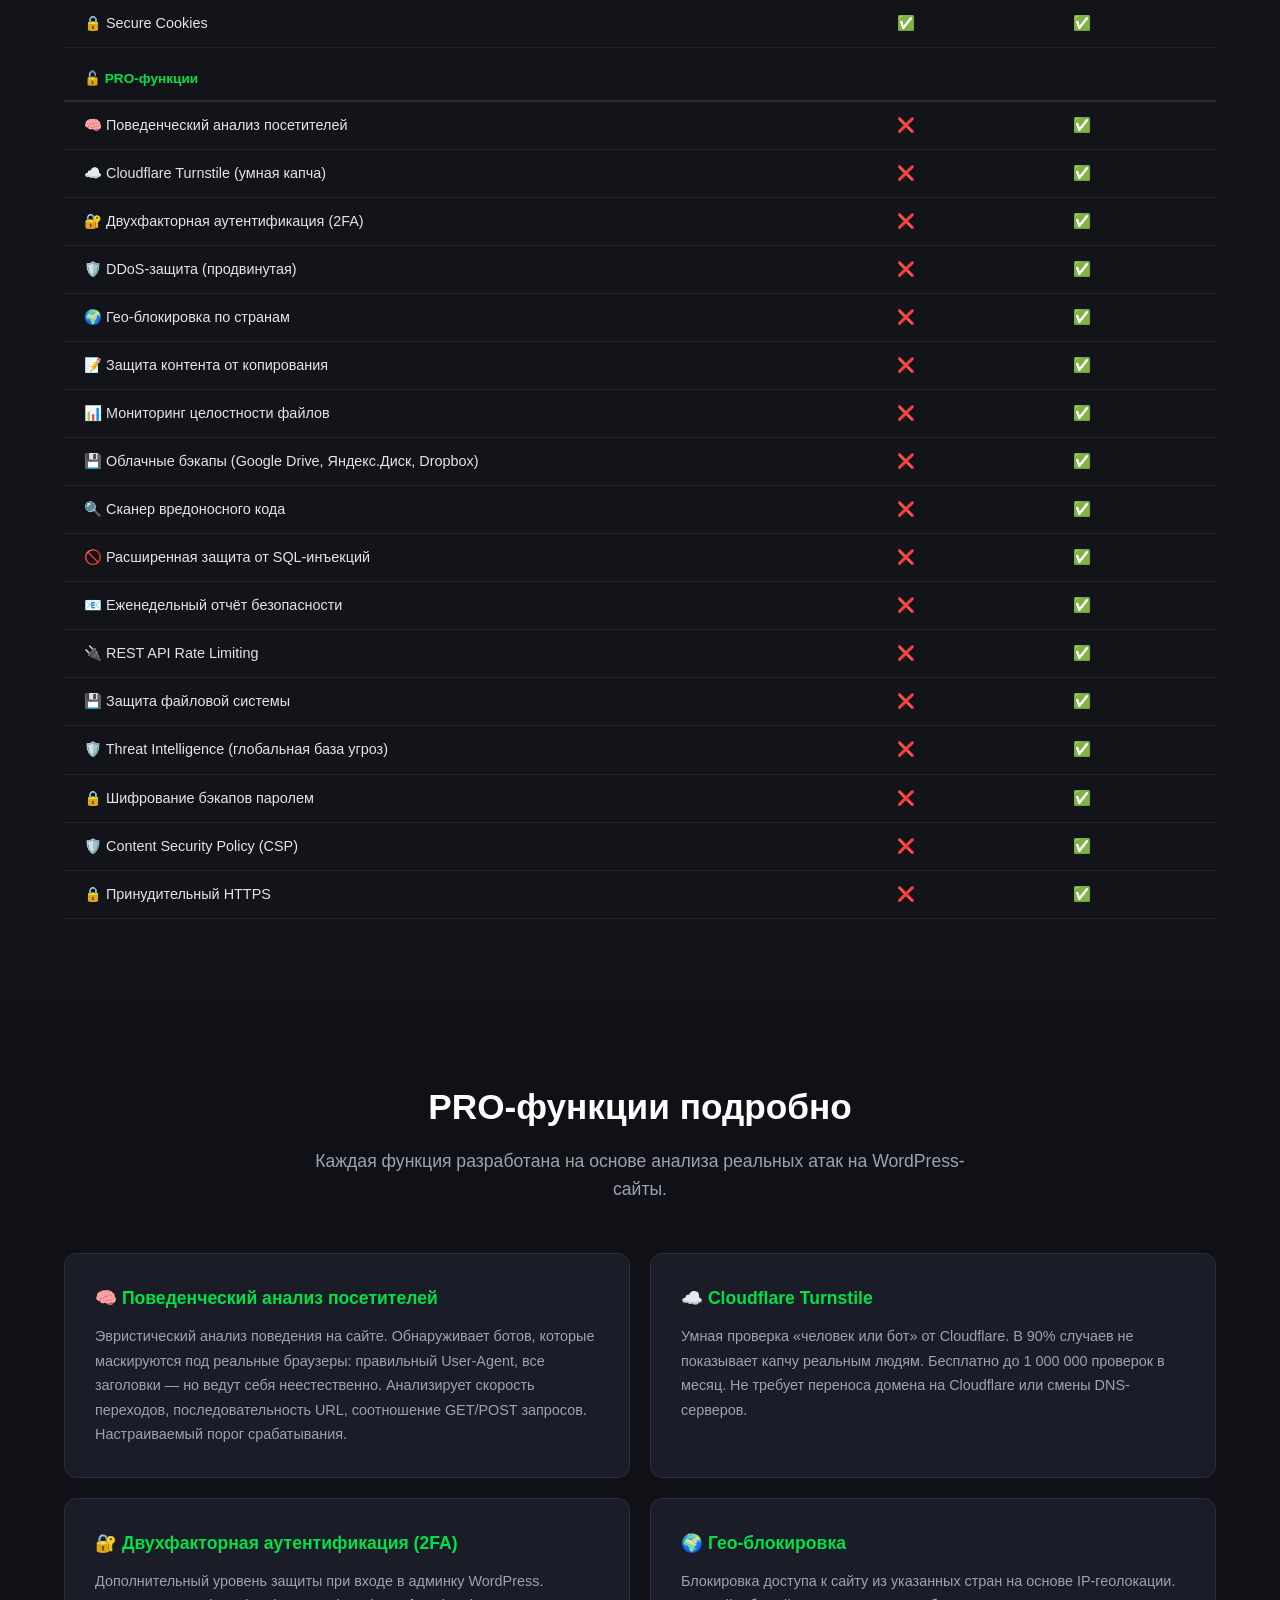
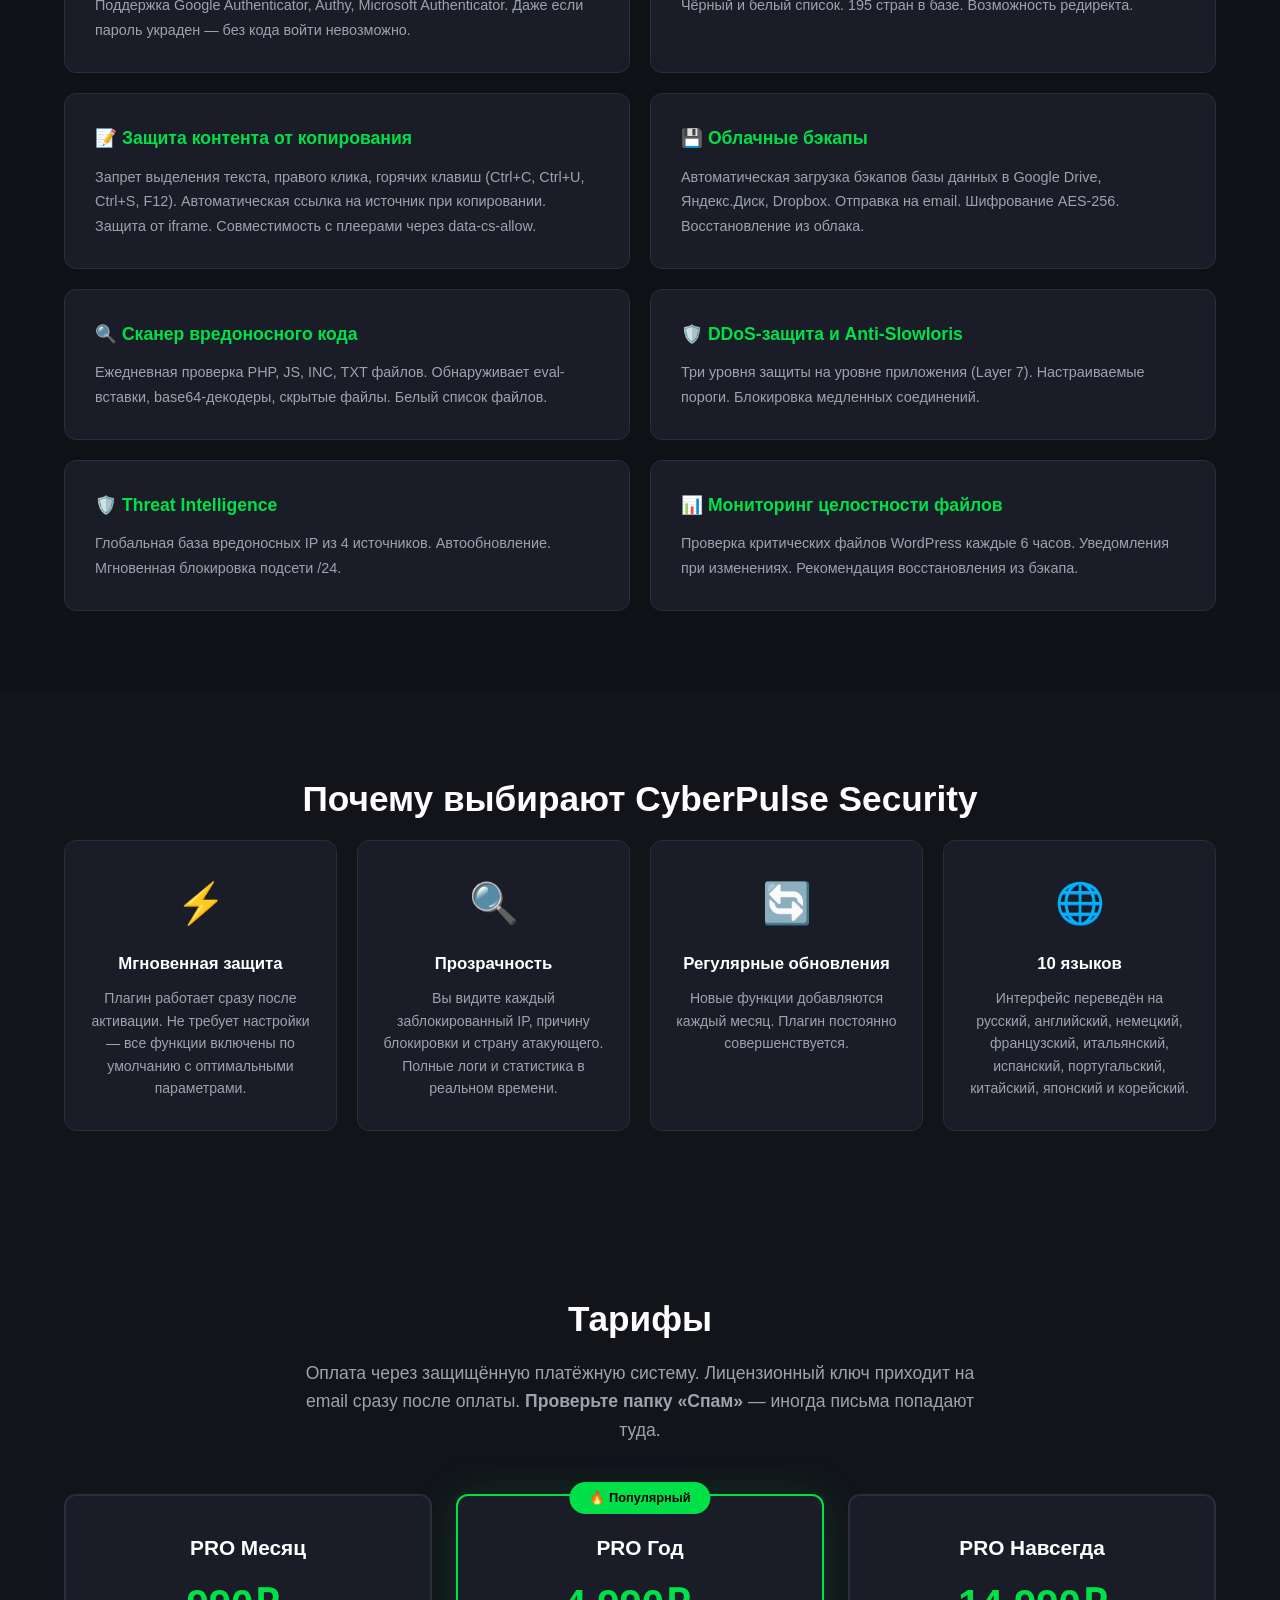
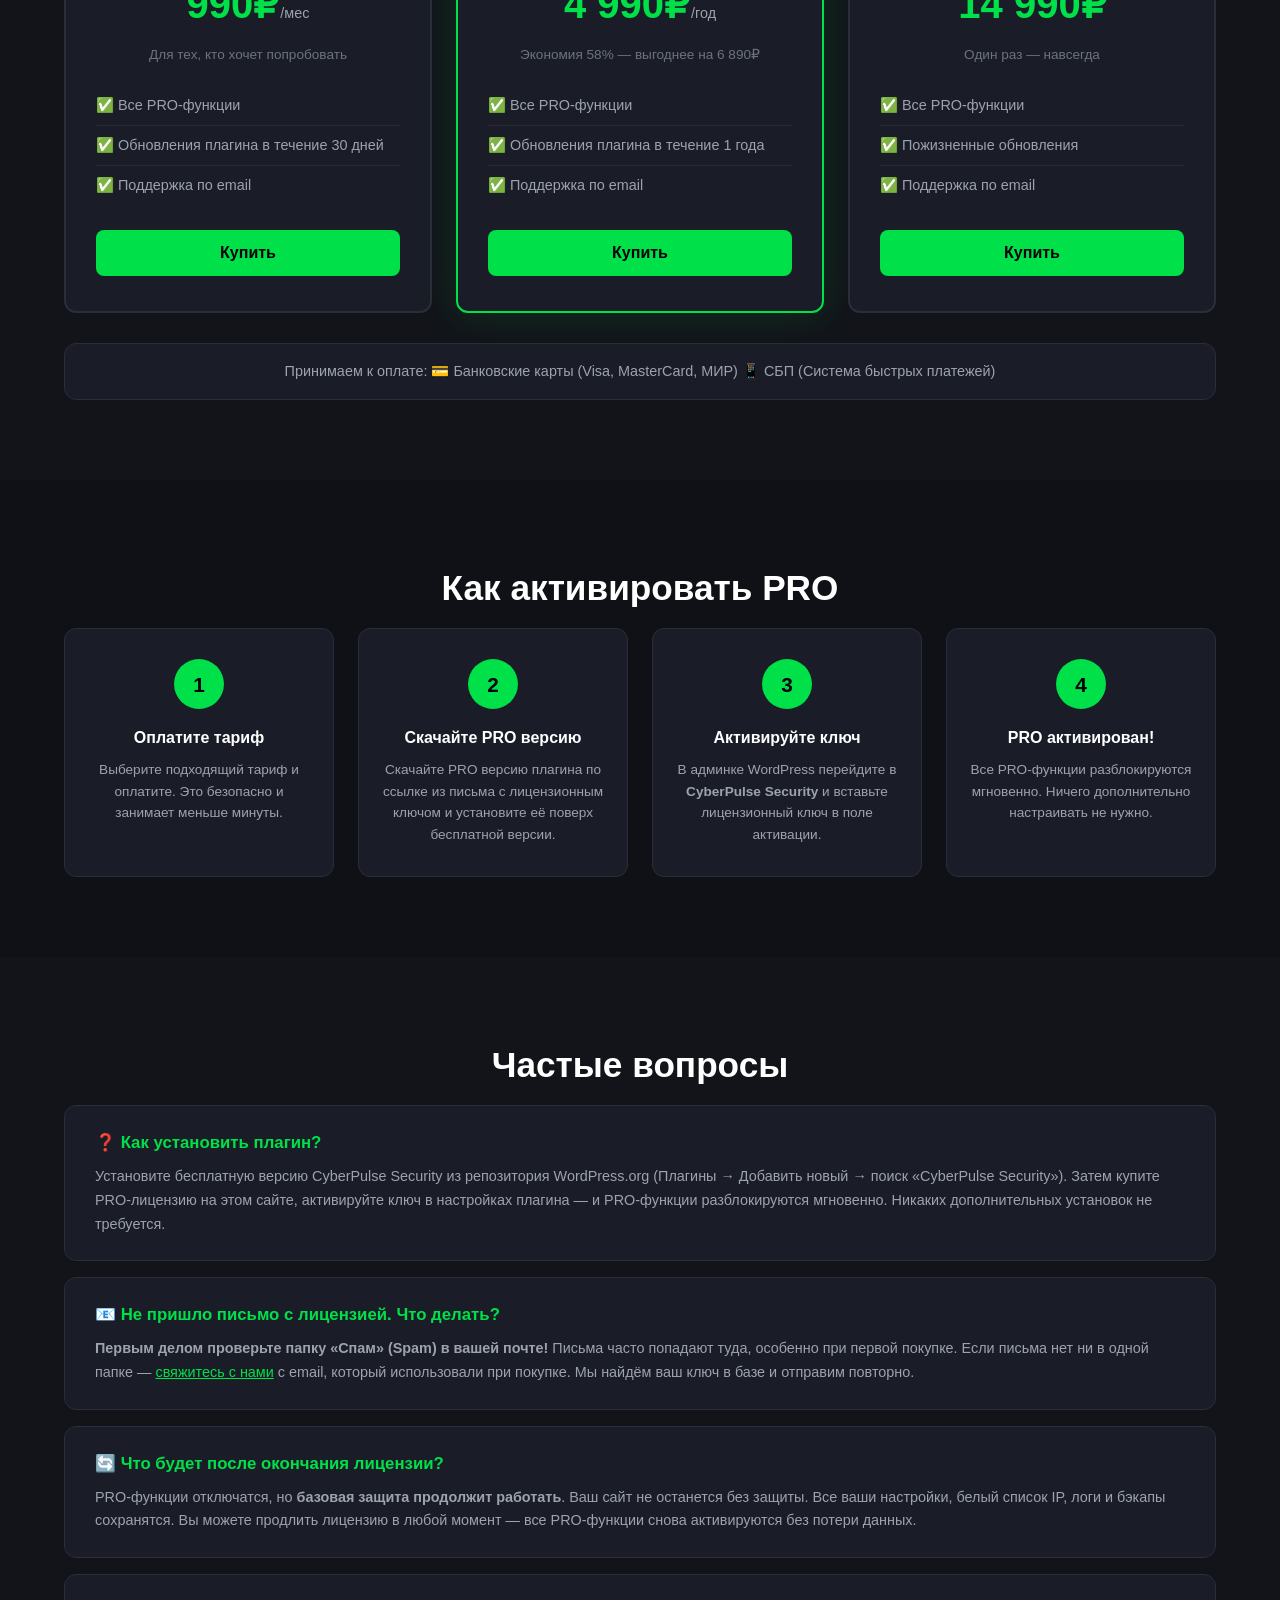
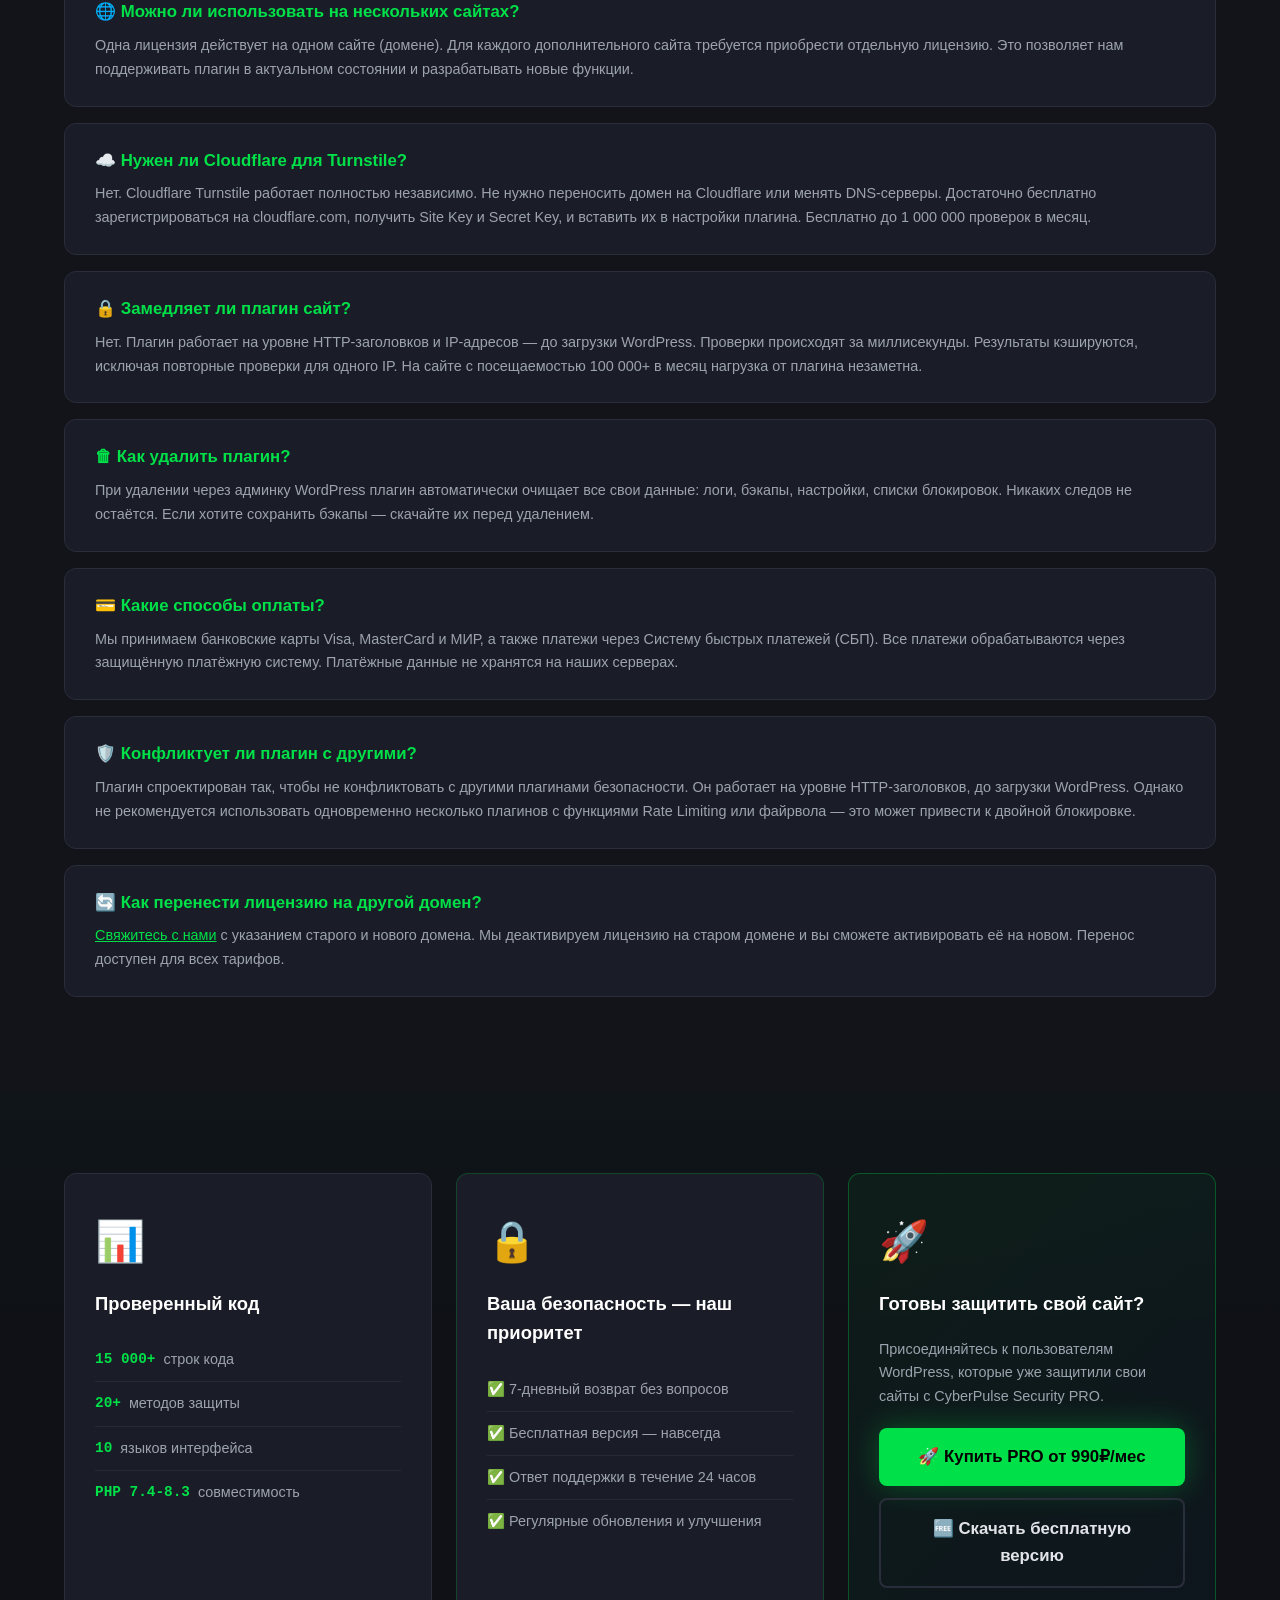
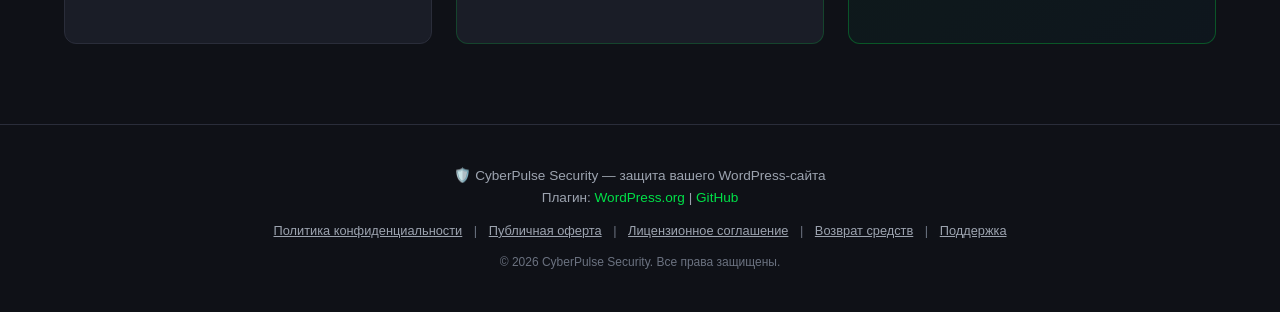
==== commit c533c884: "FIX Update index.html" ====
--- a/index.html
+++ b/index.html
@@ -3,11 +3,45 @@
 <head>
     <meta charset="UTF-8">
     <meta name="viewport" content="width=device-width, initial-scale=1.0">
-    <title>Cyber Security PRO — Защита WordPress от ботов и атак</title>
-    <meta name="description" content="Комплексная защита WordPress: блокировка ботов, брутфорс-атак, AI-скрапинга, DDoS.">
+    <title>CyberPulse Security — Защита WordPress от ботов, атак и взлома</title>
+    <meta name="description" content="Комплексная защита WordPress: блокировка ботов, брутфорс-атак, AI-скрапинга, DDoS. 20+ методов. Бесплатная и PRO версия. 10 языков.">
+    <meta name="keywords" content="wordpress security, защита wordpress, плагин безопасности, firewall, bot protection, brute force, ddos protection, wordpress plugin">
+    <meta property="og:title" content="CyberPulse Security — Защита WordPress">
+    <meta property="og:description" content="Комплексная защита WordPress от ботов, брутфорса, AI-скрапинга и DDoS-атак. 20+ методов. 10 языков.">
+    <meta property="og:image" content="https://gataurus.github.io/cyberpulse-security/icon-512x512.png">
+    <meta property="og:url" content="https://gataurus.github.io/cyberpulse-security/">
+    <meta property="og:type" content="website">
+    <meta name="twitter:card" content="summary_large_image">
+    <meta name="twitter:title" content="CyberPulse Security — Защита WordPress">
+    <meta name="twitter:description" content="Комплексная защита WordPress от ботов, брутфорса, AI-скрапинга и DDoS-атак.">
+    <meta name="twitter:image" content="https://gataurus.github.io/cyberpulse-security/icon-512x512.png">
+    <link rel="canonical" href="https://gataurus.github.io/cyberpulse-security/">
+    <link rel="alternate" hreflang="ru" href="https://gataurus.github.io/cyberpulse-security/">
+    <link rel="alternate" hreflang="en" href="https://gataurus.github.io/cyberpulse-security/">
+    <link rel="alternate" hreflang="x-default" href="https://gataurus.github.io/cyberpulse-security/">
+    <script type="application/ld+json">
+    {
+        "@context": "https://schema.org",
+        "@type": "SoftwareApplication",
+        "name": "CyberPulse Security",
+        "applicationCategory": "SecurityApplication",
+        "operatingSystem": "WordPress",
+        "description": "Комплексная защита WordPress от ботов, брутфорс-атак, AI-скрапинга и DDoS.",
+        "offers": {
+            "@type": "Offer",
+            "price": "990",
+            "priceCurrency": "RUB"
+        },
+        "author": {
+            "@type": "Person",
+            "name": "Gataurus"
+        }
+    }
+    </script>
+    <link rel="manifest" href="manifest.json">
+    <link rel="icon" type="image/svg+xml" href="favicon.svg">
     <link rel="icon" type="image/png" sizes="32x32" href="favicon-32x32.png">
     <link rel="icon" type="image/png" sizes="512x512" href="icon-512x512.png">
-    <meta property="og:image" content="icon-512x512.png">
     <link rel="stylesheet" href="css/style.css">
     <script src="js/translations.js"></script>
     <script src="js/i18n.js"></script>
@@ -20,21 +54,20 @@
 <section class="hero">
     <div class="container">
         <div class="hero-logo">
-            <span class="hero-shield">🛡️</span>
-            <span class="hero-brand">Cyber Security</span>
-            <span class="hero-badge-pro">PRO</span>
+            <span class="hero-shield" aria-label="Shield">🛡️</span>
+            <span class="hero-brand">CyberPulse Security</span>
         </div>
         <h1 class="hero-title">
             <span data-i18n="hero_title">Комплексная защита</span><br>
             <span class="text-green" data-i18n="hero_title_green">вашего сайта на WordPress</span>
         </h1>
-        <p class="hero-subtitle" data-i18n="hero_subtitle">Автоматическая блокировка сканеров уязвимостей, брутфорс-атак, AI-скрапинга и DDoS. Более 30 методов обнаружения угроз. Установил, активировал — защита работает.</p>
+        <p class="hero-subtitle" data-i18n="hero_subtitle">Автоматическая блокировка сканеров уязвимостей, брутфорс-атак, AI-скрапинга и DDoS. Более 20 методов обнаружения угроз. Установил, активировал — защита работает.</p>
         <div class="hero-buttons">
             <a href="#pricing" class="btn btn-green" data-i18n="hero_btn_buy">🚀 Купить PRO от 990₽/мес</a>
             <a href="#comparison" class="btn btn-outline" data-i18n="hero_btn_compare">📊 Сравнить Free vs Pro</a>
         </div>
         <div class="hero-stats">
-            <div class="stat"><span class="stat-number">30+</span><span class="stat-label" data-i18n="stat_methods">методов защиты</span></div>
+            <div class="stat"><span class="stat-number">20+</span><span class="stat-label" data-i18n="stat_methods">методов защиты</span></div>
             <div class="stat"><span class="stat-number">10</span><span class="stat-label" data-i18n="stat_languages">языков интерфейса</span></div>
             <div class="stat"><span class="stat-number">24/7</span><span class="stat-label" data-i18n="stat_protection">автоматическая защита</span></div>
             <div class="stat"><span class="stat-number">0</span><span class="stat-label" data-i18n="stat_false">ложных срабатываний</span></div>
@@ -45,50 +78,17 @@
 <!-- THREATS -->
 <section class="threats">
     <div class="container">
-        <h2 class="section-title" data-i18n="threats_title">От каких угроз защищает Cyber Security</h2>
+        <h2 class="section-title" data-i18n="threats_title">От каких угроз защищает CyberPulse Security</h2>
         <p class="section-subtitle" data-i18n="threats_subtitle">Ваш WordPress-сайт атакуют каждый день — боты, сканеры, хакеры. Плагин блокирует угрозы автоматически, без вашего участия.</p>
         <div class="threats-grid">
-            <div class="threat-card"><div class="threat-icon">🤖</div><h3 data-i18n="threat1_title">Боты и сканеры уязвимостей</h3><p data-i18n="threat1_desc">Автоматические программы круглосуточно сканируют сайты в поисках уязвимых мест: wp-login.php, xmlrpc.php, .env, .git, wp-config.php. Плагин определяет их по User-Agent, HTTP-заголовкам и поведению — и блокирует до того, как они доберутся до файлов.</p></div>
-            <div class="threat-card"><div class="threat-icon">🔑</div><h3 data-i18n="threat2_title">Брутфорс-атаки (подбор паролей)</h3><p data-i18n="threat2_desc">Хакеры перебирают тысячи паролей в минуту к wp-login.php и XML-RPC. Плагин отслеживает попытки входа и при превышении лимита навсегда блокирует всю подсеть /24 нарушителя.</p></div>
-            <div class="threat-card"><div class="threat-icon">🧠</div><h3 data-i18n="threat3_title">AI-скрапинг контента</h3><p data-i18n="threat3_desc">GPTBot (OpenAI), Claude (Anthropic), PerplexityBot, Google-Extended, Bytespider и другие AI-боты собирают ваш контент для обучения моделей. Плагин распознаёт и блокирует их, не затрагивая легитимные поисковые системы.</p></div>
-            <div class="threat-card"><div class="threat-icon">☠️</div><h3 data-i18n="threat4_title">SQL-инъекции и XSS-атаки</h3><p data-i18n="threat4_desc">Злоумышленники пытаются внедрить вредоносный код через URL-параметры и формы. Плагин проверяет все входящие запросы на паттерны SQL-инъекций и межсайтового скриптинга, блокируя атаку до обработки WordPress.</p></div>
-            <div class="threat-card"><div class="threat-icon">🌊</div><h3 data-i18n="threat5_title">DDoS-атаки и флуд</h3><p data-i18n="threat5_desc">Массовые запросы перегружают сервер и кладут сайт. Три уровня защиты: Rate Limiting (ограничение запросов), DDoS Protection (продвинутая защита) и Anti-Slowloris (блокировка медленных соединений).</p></div>
-            <div class="threat-card"><div class="threat-icon">📋</div><h3 data-i18n="threat6_title">Кража контента</h3><p data-i18n="threat6_desc">Ваши статьи, изображения и код воруют конкуренты и автоматические парсеры. Защита от выделения текста, правого клика, горячих клавиш (Ctrl+C, Ctrl+U), перетаскивания изображений и встраивания в iframe.</p></div>
-            <div class="threat-card"><div class="threat-icon">🕵️</div><h3 data-i18n="threat7_title">Скрытые вредоносные файлы</h3><p data-i18n="threat7_desc">Вирусы и бэкдоры маскируются под легитимные файлы. Сканер вредоносного кода ежедневно проверяет PHP, JS, INC и TXT файлы, находит скрытые файлы, eval-вставки и base64-декодеры.</p></div>
-            <div class="threat-card"><div class="threat-icon">🔓</div><h3 data-i18n="threat8_title">Утечка данных WordPress</h3><p data-i18n="threat8_desc">Стандартный WordPress раскрывает версию, имена пользователей, список плагинов и тем. Плагин скрывает системные файлы, убирает версию из HTML и URL скриптов, блокирует прямое перечисление пользователей через REST API.</p></div>
-        </div>
-    </div>
-</section>
-
-<!-- CAPABILITIES -->
-<section class="capabilities">
-    <div class="container">
-        <h2 class="section-title" data-i18n="capabilities_title">Возможности плагина</h2>
-        <p class="section-subtitle" data-i18n="capabilities_subtitle">Более 30 функций для защиты вашего сайта — даже в бесплатной версии.</p>
-        <div class="capabilities-grid">
-            <div class="capability-card" data-i18n="cap_1">🔍 Автоопределение поисковых ботов (Google, Bing, Yandex)</div>
-            <div class="capability-card" data-i18n="cap_2">🛡️ Защита от подбора паролей с перманентным баном</div>
-            <div class="capability-card" data-i18n="cap_3">📊 Детальная статистика и визуализация атак</div>
-            <div class="capability-card" data-i18n="cap_4">🌍 Определение страны атакующего по IP</div>
-            <div class="capability-card" data-i18n="cap_5">📧 Мгновенные уведомления о всплесках атак</div>
-            <div class="capability-card" data-i18n="cap_6">🎨 Тёмная и светлая тема интерфейса</div>
-            <div class="capability-card" data-i18n="cap_7">⚡ Оптимизация Heartbeat API и отключение Emoji</div>
-            <div class="capability-card" data-i18n="cap_8">🔒 Скрытие версии WordPress и путей плагинов</div>
-        </div>
-    </div>
-</section>
-
-<!-- FOR WHOM -->
-<section class="for-whom">
-    <div class="container">
-        <h2 class="section-title" data-i18n="for_whom_title">Для кого этот плагин</h2>
-        <div class="for-whom-grid">
-            <div class="for-whom-card" data-i18n="for_whom_1">👨‍💻 Владельцам бизнес-сайтов</div>
-            <div class="for-whom-card" data-i18n="for_whom_2">🛒 Интернет-магазинам на WooCommerce</div>
-            <div class="for-whom-card" data-i18n="for_whom_3">📰 Блогам и новостным сайтам</div>
-            <div class="for-whom-card" data-i18n="for_whom_4">🏢 Корпоративным сайтам</div>
-            <div class="for-whom-card" data-i18n="for_whom_5">🎓 Образовательным платформам</div>
-            <div class="for-whom-card" data-i18n="for_whom_6">🚀 Агентствам, управляющим сайтами клиентов</div>
+            <div class="threat-card"><div class="threat-icon" aria-label="Bot">🤖</div><h3 data-i18n="threat1_title">Боты и сканеры уязвимостей</h3><p data-i18n="threat1_desc">Автоматические программы круглосуточно сканируют сайты в поисках уязвимых мест: wp-login.php, xmlrpc.php, .env, .git, wp-config.php. Плагин определяет их по User-Agent, HTTP-заголовкам и поведению — и блокирует до того, как они доберутся до файлов.</p></div>
+            <div class="threat-card"><div class="threat-icon" aria-label="Key">🔑</div><h3 data-i18n="threat2_title">Брутфорс-атаки (подбор паролей)</h3><p data-i18n="threat2_desc">Хакеры перебирают тысячи паролей в минуту к wp-login.php и XML-RPC. Плагин отслеживает попытки входа и при превышении лимита навсегда блокирует всю подсеть /24 нарушителя.</p></div>
+            <div class="threat-card"><div class="threat-icon" aria-label="AI">🧠</div><h3 data-i18n="threat3_title">AI-скрапинг контента</h3><p data-i18n="threat3_desc">GPTBot (OpenAI), Claude (Anthropic), PerplexityBot, Google-Extended, Bytespider и другие AI-боты собирают ваш контент для обучения моделей. Плагин распознаёт и блокирует их, не затрагивая легитимные поисковые системы.</p></div>
+            <div class="threat-card"><div class="threat-icon" aria-label="Skull">☠️</div><h3 data-i18n="threat4_title">SQL-инъекции и XSS-атаки</h3><p data-i18n="threat4_desc">Злоумышленники пытаются внедрить вредоносный код через URL-параметры и формы. Плагин проверяет все входящие запросы на паттерны SQL-инъекций и межсайтового скриптинга, блокируя атаку до обработки WordPress.</p></div>
+            <div class="threat-card"><div class="threat-icon" aria-label="Wave">🌊</div><h3 data-i18n="threat5_title">DDoS-атаки и флуд</h3><p data-i18n="threat5_desc">Массовые запросы перегружают сервер и кладут сайт. Три уровня защиты: Rate Limiting (ограничение запросов), DDoS Protection (продвинутая защита) и Anti-Slowloris (блокировка медленных соединений).</p></div>
+            <div class="threat-card"><div class="threat-icon" aria-label="Clipboard">📋</div><h3 data-i18n="threat6_title">Кража контента</h3><p data-i18n="threat6_desc">Ваши статьи, изображения и код воруют конкуренты и автоматические парсеры. Защита от выделения текста, правого клика, горячих клавиш (Ctrl+C, Ctrl+U), перетаскивания изображений и встраивания в iframe.</p></div>
+            <div class="threat-card"><div class="threat-icon" aria-label="Detective">🕵️</div><h3 data-i18n="threat7_title">Скрытые вредоносные файлы</h3><p data-i18n="threat7_desc">Вирусы и бэкдоры маскируются под легитимные файлы. Сканер вредоносного кода ежедневно проверяет PHP, JS, INC и TXT файлы, находит скрытые файлы, eval-вставки и base64-декодеры.</p></div>
+            <div class="threat-card"><div class="threat-icon" aria-label="Unlock">🔓</div><h3 data-i18n="threat8_title">Утечка данных WordPress</h3><p data-i18n="threat8_desc">Стандартный WordPress раскрывает версию, имена пользователей, список плагинов и тем. Плагин скрывает системные файлы, убирает версию из HTML и URL скриптов, блокирует прямое перечисление пользователей через REST API.</p></div>
         </div>
     </div>
 </section>
@@ -113,7 +113,15 @@
                     <tr><td data-i18n="table_alerts">Email-уведомления об атаках</td><td>✅</td><td>✅</td></tr>
                     <tr><td data-i18n="table_log_cleanup">Автоматическая очистка логов</td><td>✅</td><td>✅</td></tr>
                     <tr><td data-i18n="table_dashboard">Виджет безопасности в админке</td><td>✅</td><td>✅</td></tr>
-                    <tr><td data-i18n="table_test">Автоматический тест защиты (20 тестов)</td><td>✅</td><td>✅</td></tr>
+                    <tr><td data-i18n="table_test">Автоматический тест защиты (17 тестов)</td><td>✅</td><td>✅</td></tr>
+                    <tr><td data-i18n="table_ai_free">🤖 Защита от AI-скрапинга</td><td>✅</td><td>✅</td></tr>
+                    <tr><td data-i18n="table_xss">🛡️ XSS и скрытые файлы</td><td>✅</td><td>✅</td></tr>
+                    <tr><td data-i18n="table_referer">🔗 Проверка Referer</td><td>✅</td><td>✅</td></tr>
+                    <tr><td data-i18n="table_404">🚫 404 Detection (сканеры уязвимостей)</td><td>✅</td><td>✅</td></tr>
+                    <tr><td data-i18n="table_url_firewall">🔵 URL Firewall</td><td>✅</td><td>✅</td></tr>
+                    <tr><td data-i18n="table_ua_blacklist">🚫 User-Agent чёрный список</td><td>✅</td><td>✅</td></tr>
+                    <tr><td data-i18n="table_audit">📋 Лента событий (аудит)</td><td>✅</td><td>✅</td></tr>
+                    <tr><td data-i18n="table_secure_cookies">🔒 Secure Cookies</td><td>✅</td><td>✅</td></tr>
                     <tr class="divider"><td colspan="3" data-i18n="divider_pro">🔓 PRO-функции</td></tr>
                     <tr><td data-i18n="table_behavioral">🧠 Поведенческий анализ посетителей</td><td>❌</td><td>✅</td></tr>
                     <tr><td data-i18n="table_turnstile">☁️ Cloudflare Turnstile (умная капча)</td><td>❌</td><td>✅</td></tr>
@@ -121,7 +129,6 @@
                     <tr><td data-i18n="table_ddos">🛡️ DDoS-защита (продвинутая)</td><td>❌</td><td>✅</td></tr>
                     <tr><td data-i18n="table_geo">🌍 Гео-блокировка по странам</td><td>❌</td><td>✅</td></tr>
                     <tr><td data-i18n="table_content">📝 Защита контента от копирования</td><td>❌</td><td>✅</td></tr>
-                    <tr><td data-i18n="table_ai">🤖 Защита от AI-скрапинга</td><td>❌</td><td>✅</td></tr>
                     <tr><td data-i18n="table_integrity">📊 Мониторинг целостности файлов</td><td>❌</td><td>✅</td></tr>
                     <tr><td data-i18n="table_cloud">💾 Облачные бэкапы (Google Drive, Яндекс.Диск, Dropbox)</td><td>❌</td><td>✅</td></tr>
                     <tr><td data-i18n="table_malware">🔍 Сканер вредоносного кода</td><td>❌</td><td>✅</td></tr>
@@ -162,28 +169,12 @@
 <!-- WHY US -->
 <section class="why-us">
     <div class="container">
-        <h2 class="section-title" data-i18n="why_us_title">Почему выбирают Cyber Security</h2>
+        <h2 class="section-title" data-i18n="why_us_title">Почему выбирают CyberPulse Security</h2>
         <div class="why-us-grid">
-            <div class="why-us-card">
-                <div class="why-us-icon">⚡</div>
-                <h3 data-i18n="why_us_1_title">Мгновенная защита</h3>
-                <p data-i18n="why_us_1_desc">Плагин работает сразу после активации. Не требует настройки — все функции включены по умолчанию с оптимальными параметрами.</p>
-            </div>
-            <div class="why-us-card">
-                <div class="why-us-icon">🔍</div>
-                <h3 data-i18n="why_us_2_title">Прозрачность</h3>
-                <p data-i18n="why_us_2_desc">Вы видите каждый заблокированный IP, причину блокировки и страну атакующего. Полные логи и статистика в реальном времени.</p>
-            </div>
-            <div class="why-us-card">
-                <div class="why-us-icon">🔄</div>
-                <h3 data-i18n="why_us_3_title">Регулярные обновления</h3>
-                <p data-i18n="why_us_3_desc">База вредоносных IP обновляется автоматически из 4 источников. Новые функции добавляются каждый месяц.</p>
-            </div>
-            <div class="why-us-card">
-                <div class="why-us-icon">🌐</div>
-                <h3 data-i18n="why_us_4_title">10 языков</h3>
-                <p data-i18n="why_us_4_desc">Интерфейс переведён на русский, английский, немецкий, французский, итальянский, испанский, португальский, китайский, японский и корейский.</p>
-            </div>
+            <div class="why-us-card"><div class="why-us-icon" aria-label="Lightning">⚡</div><h3 data-i18n="why_us_1_title">Мгновенная защита</h3><p data-i18n="why_us_1_desc">Плагин работает сразу после активации. Не требует настройки — все функции включены по умолчанию с оптимальными параметрами.</p></div>
+            <div class="why-us-card"><div class="why-us-icon" aria-label="Magnifier">🔍</div><h3 data-i18n="why_us_2_title">Прозрачность</h3><p data-i18n="why_us_2_desc">Вы видите каждый заблокированный IP, причину блокировки и страну атакующего. Полные логи и статистика в реальном времени.</p></div>
+            <div class="why-us-card"><div class="why-us-icon" aria-label="Refresh">🔄</div><h3 data-i18n="why_us_3_title">Регулярные обновления</h3><p data-i18n="why_us_3_desc">Новые функции добавляются каждый месяц. Плагин постоянно совершенствуется.</p></div>
+            <div class="why-us-card"><div class="why-us-icon" aria-label="Globe">🌐</div><h3 data-i18n="why_us_4_title">10 языков</h3><p data-i18n="why_us_4_desc">Интерфейс переведён на русский, английский, немецкий, французский, итальянский, испанский, португальский, китайский, японский и корейский.</p></div>
         </div>
     </div>
 </section>
@@ -194,49 +185,11 @@
         <h2 class="section-title" data-i18n="pricing_title">Тарифы</h2>
         <p class="section-subtitle" data-i18n-html="pricing_subtitle">Оплата через защищённую платёжную систему. Лицензионный ключ приходит на email сразу после оплаты. <strong>Проверьте папку «Спам»</strong> — иногда письма попадают туда.</p>
         <div class="pricing">
-            <div class="plan">
-                <div class="plan-name" data-i18n="plan_month">PRO Месяц</div>
-                <div class="plan-price"><span class="plan-price-num" data-i18n="plan_price_monthly">990₽</span><span class="plan-price-period" data-i18n="plan_price_period_monthly">/мес</span></div>
-                <p class="plan-desc" data-i18n="plan_month_desc">Для тех, кто хочет попробовать</p>
-                <ul>
-                    <li data-i18n="plan_feature1">✅ Все PRO-функции</li>
-                    <li data-i18n="plan_feature_updates">✅ Обновления плагина в течение 30 дней</li>
-                    <li data-i18n="plan_feature_support">✅ Поддержка по email</li>
-                    <li data-i18n="plan_feature_sites">✅ Активация на 1 сайте</li>
-                </ul>
-                <button onclick="buyPlan('monthly')" class="btn-buy" data-i18n="btn_buy">Купить</button>
-            </div>
-            <div class="plan featured">
-                <div class="plan-badge" data-i18n="badge_popular">🔥 Популярный</div>
-                <div class="plan-name" data-i18n="plan_year">PRO Год</div>
-                <div class="plan-price"><span class="plan-price-num" data-i18n="plan_price_yearly">4 990₽</span><span class="plan-price-period" data-i18n="plan_price_period_yearly">/год</span></div>
-                <p class="plan-desc" data-i18n="plan_year_desc">Экономия 58% — выгоднее на 6 890₽</p>
-                <ul>
-                    <li data-i18n="plan_feature1">✅ Все PRO-функции</li>
-                    <li data-i18n="plan_feature_updates_year">✅ Обновления плагина в течение 1 года</li>
-                    <li data-i18n="plan_feature_support">✅ Поддержка по email</li>
-                    <li data-i18n="plan_feature_sites_3">✅ Активация на 3 сайтах</li>
-                </ul>
-                <button onclick="buyPlan('yearly')" class="btn-buy" data-i18n="btn_buy">Купить</button>
-            </div>
-            <div class="plan">
-                <div class="plan-name" data-i18n="plan_lifetime">PRO Навсегда</div>
-                <div class="plan-price"><span class="plan-price-num" data-i18n="plan_price_lifetime">14 990₽</span></div>
-                <p class="plan-desc" data-i18n="plan_lifetime_desc">Один раз — навсегда</p>
-                <ul>
-                    <li data-i18n="plan_feature1">✅ Все PRO-функции</li>
-                    <li data-i18n="plan_feature_lifetime">✅ Пожизненные обновления</li>
-                    <li data-i18n="plan_feature_support">✅ Поддержка по email</li>
-                    <li data-i18n="plan_feature_sites_10">✅ Активация на 10 сайтах</li>
-                </ul>
-                <button onclick="buyPlan('lifetime')" class="btn-buy" data-i18n="btn_buy">Купить</button>
-            </div>
-        </div>
-        <div class="payment-methods">
-            <span data-i18n="payment_methods">Принимаем к оплате:</span>
-            <span class="payment-icon">💳</span> <span data-i18n="payment_cards">Банковские карты (Visa, MasterCard, МИР)</span>
-            <span class="payment-icon">📱</span> <span data-i18n="payment_sbp">СБП (Система быстрых платежей)</span>
-        </div>
+            <div class="plan"><div class="plan-name" data-i18n="plan_month">PRO Месяц</div><div class="plan-price"><span class="plan-price-num" data-i18n="plan_price_monthly">990₽</span><span class="plan-price-period" data-i18n="plan_price_period_monthly">/мес</span></div><p class="plan-desc" data-i18n="plan_month_desc">Для тех, кто хочет попробовать</p><ul><li data-i18n="plan_feature1">✅ Все PRO-функции</li><li data-i18n="plan_feature_updates">✅ Обновления плагина в течение 30 дней</li><li data-i18n="plan_feature_support">✅ Поддержка по email</li></ul><button onclick="buyPlan('monthly')" class="btn-buy" data-i18n="btn_buy">Купить</button></div>
+            <div class="plan featured"><div class="plan-badge" data-i18n="badge_popular">🔥 Популярный</div><div class="plan-name" data-i18n="plan_year">PRO Год</div><div class="plan-price"><span class="plan-price-num" data-i18n="plan_price_yearly">4 990₽</span><span class="plan-price-period" data-i18n="plan_price_period_yearly">/год</span></div><p class="plan-desc" data-i18n="plan_year_desc">Экономия 58% — выгоднее на 6 890₽</p><ul><li data-i18n="plan_feature1">✅ Все PRO-функции</li><li data-i18n="plan_feature_updates_year">✅ Обновления плагина в течение 1 года</li><li data-i18n="plan_feature_support">✅ Поддержка по email</li></ul><button onclick="buyPlan('yearly')" class="btn-buy" data-i18n="btn_buy">Купить</button></div>
+            <div class="plan"><div class="plan-name" data-i18n="plan_lifetime">PRO Навсегда</div><div class="plan-price"><span class="plan-price-num" data-i18n="plan_price_lifetime">14 990₽</span></div><p class="plan-desc" data-i18n="plan_lifetime_desc">Один раз — навсегда</p><ul><li data-i18n="plan_feature1">✅ Все PRO-функции</li><li data-i18n="plan_feature_lifetime">✅ Пожизненные обновления</li><li data-i18n="plan_feature_support">✅ Поддержка по email</li></ul><button onclick="buyPlan('lifetime')" class="btn-buy" data-i18n="btn_buy">Купить</button></div>
+        </div>
+        <div class="payment-methods"><span data-i18n="payment_methods">Принимаем к оплате:</span> <span class="payment-icon">💳</span> <span data-i18n="payment_cards">Банковские карты (Visa, MasterCard, МИР)</span> <span class="payment-icon">📱</span> <span data-i18n="payment_sbp">СБП (Система быстрых платежей)</span></div>
     </div>
 </section>
 
@@ -246,8 +199,8 @@
         <h2 class="section-title" data-i18n="how_title">Как активировать PRO</h2>
         <div class="steps">
             <div class="step"><div class="step-number">1</div><h3 data-i18n="step1_title">Оплатите тариф</h3><p data-i18n="step1_desc">Выберите подходящий тариф и оплатите. Это безопасно и занимает меньше минуты.</p></div>
-            <div class="step"><div class="step-number">2</div><h3 data-i18n="step2_title">Получите ключ</h3><p data-i18n-html="step2_desc">Лицензионный ключ придёт на ваш email сразу после оплаты. <strong>Проверьте папку «Спам»!</strong></p></div>
-            <div class="step"><div class="step-number">3</div><h3 data-i18n="step3_title">Вставьте ключ</h3><p data-i18n-html="step3_desc">В админке WordPress перейдите в <strong>Cyber Security</strong> и вставьте ключ в поле активации.</p></div>
+            <div class="step"><div class="step-number">2</div><h3 data-i18n="step2_title">Скачайте PRO версию</h3><p data-i18n="step2_desc">Скачайте PRO версию плагина по ссылке из письма с лицензионным ключом и установите её поверх бесплатной версии.</p></div>
+            <div class="step"><div class="step-number">3</div><h3 data-i18n="step3_title">Активируйте ключ</h3><p data-i18n="step3_desc">В админке WordPress перейдите в <strong>CyberPulse Security</strong> и вставьте лицензионный ключ в поле активации.</p></div>
             <div class="step"><div class="step-number">4</div><h3 data-i18n="step4_title">PRO активирован!</h3><p data-i18n="step4_desc">Все PRO-функции разблокируются мгновенно. Ничего дополнительно настраивать не нужно.</p></div>
         </div>
     </div>
@@ -257,10 +210,10 @@
 <section class="faq">
     <div class="container">
         <h2 class="section-title" data-i18n="faq_title">Частые вопросы</h2>
-        <div class="faq-item"><h3 data-i18n="faq1_q">❓ Как установить плагин?</h3><p data-i18n="faq1_a">Установите бесплатную версию Cyber Security из репозитория WordPress.org (Плагины → Добавить новый → поиск «Cyber Security»). Затем купите PRO-лицензию на этом сайте, активируйте ключ в настройках плагина — и PRO-функции разблокируются мгновенно. Никаких дополнительных установок не требуется.</p></div>
+        <div class="faq-item"><h3 data-i18n="faq1_q">❓ Как установить плагин?</h3><p data-i18n="faq1_a">Установите бесплатную версию CyberPulse Security из репозитория WordPress.org (Плагины → Добавить новый → поиск «CyberPulse Security»). Затем купите PRO-лицензию на этом сайте, активируйте ключ в настройках плагина — и PRO-функции разблокируются мгновенно. Никаких дополнительных установок не требуется.</p></div>
         <div class="faq-item"><h3 data-i18n="faq2_q">📧 Не пришло письмо с лицензией. Что делать?</h3><p data-i18n-html="faq2_a"><strong>Первым делом проверьте папку «Спам» (Spam) в вашей почте!</strong> Письма часто попадают туда, особенно при первой покупке. Если письма нет ни в одной папке — <a href="docs/contact">свяжитесь с нами</a> с email, который использовали при покупке. Мы найдём ваш ключ в базе и отправим повторно.</p></div>
-        <div class="faq-item"><h3 data-i18n="faq3_q">🔄 Что будет после окончания лицензии?</h3><p data-i18n-html="faq3_a">PRO-функции отключатся, но <strong>базовая защита продолжит работать</strong>. Ваш сайт не останется без защиты. Все ваши настройки, белый список IP, логи и бэкапы сохранятся. Вы можете продлить лицензию в любой момент — все PRO-функции снова активируются без потери данных.</p></div>
-        <div class="faq-item"><h3 data-i18n="faq4_q">🌐 Можно ли использовать на нескольких сайтах?</h3><p data-i18n="faq4_a">Да, количество сайтов зависит от тарифа: Месяц — 1 сайт, Год — 3 сайта, Навсегда — 10 сайтов. Для каждого сайта требуется отдельная активация лицензионным ключом. Если вам нужно больше сайтов — приобретите дополнительные лицензии.</p></div>
+        <div class="faq-item"><h3 data-i18n="faq3_q">🔄 Что будет после окончания лицензии?</h3><p data-i18n="faq3_a">PRO-функции отключатся, но <strong>базовая защита продолжит работать</strong>. Ваш сайт не останется без защиты. Все ваши настройки, белый список IP, логи и бэкапы сохранятся. Вы можете продлить лицензию в любой момент — все PRO-функции снова активируются без потери данных.</p></div>
+        <div class="faq-item"><h3 data-i18n="faq4_q">🌐 Можно ли использовать на нескольких сайтах?</h3><p data-i18n="faq4_a">Одна лицензия действует на одном сайте (домене). Для каждого дополнительного сайта требуется приобрести отдельную лицензию. Это позволяет нам поддерживать плагин в актуальном состоянии и разрабатывать новые функции.</p></div>
         <div class="faq-item"><h3 data-i18n="faq5_q">☁️ Нужен ли Cloudflare для Turnstile?</h3><p data-i18n="faq5_a">Нет. Cloudflare Turnstile работает полностью независимо. Не нужно переносить домен на Cloudflare или менять DNS-серверы. Достаточно бесплатно зарегистрироваться на cloudflare.com, получить Site Key и Secret Key, и вставить их в настройки плагина. Бесплатно до 1 000 000 проверок в месяц.</p></div>
         <div class="faq-item"><h3 data-i18n="faq6_q">🔒 Замедляет ли плагин сайт?</h3><p data-i18n="faq6_a">Нет. Плагин работает на уровне HTTP-заголовков и IP-адресов — до загрузки WordPress. Проверки происходят за миллисекунды. Результаты кэшируются, исключая повторные проверки для одного IP. На сайте с посещаемостью 100 000+ в месяц нагрузка от плагина незаметна.</p></div>
         <div class="faq-item"><h3 data-i18n="faq7_q">🗑 Как удалить плагин?</h3><p data-i18n="faq7_a">При удалении через админку WordPress плагин автоматически очищает все свои данные: логи, бэкапы, настройки, списки блокировок. Никаких следов не остаётся. Если хотите сохранить бэкапы — скачайте их перед удалением.</p></div>
@@ -274,36 +227,9 @@
 <section class="cta-final">
     <div class="container">
         <div class="cta-final-grid">
-            <div class="cta-card">
-                <div class="cta-card-icon">📊</div>
-                <h3 data-i18n="cta_stats_title">Проверенный код</h3>
-                <ul class="cta-stats-list">
-                    <li><span class="cta-stat-num">15 000+</span> <span data-i18n="cta_stat_lines">строк кода</span></li>
-                    <li><span class="cta-stat-num">30+</span> <span data-i18n="cta_stat_methods">методов защиты</span></li>
-                    <li><span class="cta-stat-num">10</span> <span data-i18n="cta_stat_langs">языков интерфейса</span></li>
-                    <li><span class="cta-stat-num">PHP 7.4-8.3</span> <span data-i18n="cta_stat_php">совместимость</span></li>
-                </ul>
-            </div>
-            <div class="cta-card cta-card-guarantee">
-                <div class="cta-card-icon">🔒</div>
-                <h3 data-i18n="cta_guarantee_title">Ваша безопасность — наш приоритет</h3>
-                <ul class="cta-guarantee-list">
-                    <li data-i18n="cta_guarantee_1">✅ 7-дневный возврат без вопросов</li>
-                    <li data-i18n="cta_guarantee_2">✅ Бесплатная версия — навсегда</li>
-                    <li data-i18n="cta_guarantee_3">✅ Ответ поддержки в течение 48 часов</li>
-                    <li data-i18n="cta_guarantee_4">✅ Регулярные обновления и улучшения</li>
-                </ul>
-            </div>
-            <div class="cta-card cta-card-action">
-                <div class="cta-card-icon">🚀</div>
-                <h3 data-i18n="cta_action_title">Готовы защитить свой сайт?</h3>
-                <p data-i18n="cta_action_desc">Присоединяйтесь к пользователям WordPress, которые уже защитили свои сайты с Cyber Security PRO.</p>
-                <div class="cta-buttons">
-                    <a href="#pricing" class="btn btn-green" data-i18n="cta_btn_buy">🚀 Купить PRO от 990₽/мес</a>
-                    <a href="https://wordpress.org/plugins/cyber-security/" target="_blank" class="btn btn-outline" data-i18n="cta_btn_free">🆓 Скачать бесплатную версию</a>
-                </div>
-                <p class="cta-contact"><a href="docs/contact" data-i18n="footer_contact_page">📧 Свяжитесь с нами</a></p>
-            </div>
+            <div class="cta-card"><div class="cta-card-icon" aria-label="Chart">📊</div><h3 data-i18n="cta_stats_title">Проверенный код</h3><ul class="cta-stats-list"><li><span class="cta-stat-num">15 000+</span> <span data-i18n="cta_stat_lines">строк кода</span></li><li><span class="cta-stat-num">20+</span> <span data-i18n="cta_stat_methods">методов защиты</span></li><li><span class="cta-stat-num">10</span> <span data-i18n="cta_stat_langs">языков интерфейса</span></li><li><span class="cta-stat-num">PHP 7.4-8.3</span> <span data-i18n="cta_stat_php">совместимость</span></li></ul></div>
+            <div class="cta-card cta-card-guarantee"><div class="cta-card-icon" aria-label="Lock">🔒</div><h3 data-i18n="cta_guarantee_title">Ваша безопасность — наш приоритет</h3><ul class="cta-guarantee-list"><li data-i18n="cta_guarantee_1">✅ 7-дневный возврат без вопросов</li><li data-i18n="cta_guarantee_2">✅ Бесплатная версия — навсегда</li><li data-i18n="cta_guarantee_3">✅ Ответ поддержки в течение 24 часов</li><li data-i18n="cta_guarantee_4">✅ Регулярные обновления и улучшения</li></ul></div>
+            <div class="cta-card cta-card-action"><div class="cta-card-icon" aria-label="Rocket">🚀</div><h3 data-i18n="cta_action_title">Готовы защитить свой сайт?</h3><p data-i18n="cta_action_desc">Присоединяйтесь к пользователям WordPress, которые уже защитили свои сайты с CyberPulse Security PRO.</p><div class="cta-buttons"><a href="#pricing" class="btn btn-green" data-i18n="cta_btn_buy">🚀 Купить PRO от 990₽/мес</a><a href="https://wordpress.org/plugins/cybershield-security/" target="_blank" class="btn btn-outline" data-i18n="cta_btn_free">🆓 Скачать бесплатную версию</a></div></div>
         </div>
     </div>
 </section>
@@ -311,20 +237,10 @@
 <!-- FOOTER -->
 <footer class="footer">
     <div class="container">
-        <p data-i18n="footer_text">🛡️ Cyber Security PRO — защита вашего WordPress-сайта</p>
-        <p>Плагин: <a href="https://wordpress.org/plugins/cyber-security/">WordPress.org</a> | <a href="https://github.com/gataurus/cyber-security">GitHub</a></p>
-        <div class="footer-links">
-            <a href="docs/privacy" data-i18n="footer_privacy">Политика конфиденциальности</a>
-            <span>|</span>
-            <a href="docs/terms" data-i18n="footer_terms">Публичная оферта</a>
-            <span>|</span>
-            <a href="docs/license" data-i18n="footer_license">Лицензионное соглашение</a>
-            <span>|</span>
-            <a href="docs/refund" data-i18n="footer_refund">Возврат средств</a>
-            <span>|</span>
-            <a href="docs/contact" data-i18n="footer_contact_page">Контакты</a>
-        </div>
-        <p class="copyright" data-i18n="footer_copyright">© 2026 Cyber Security. Все права защищены.</p>
+        <p data-i18n="footer_text">🛡️ CyberPulse Security — защита вашего WordPress-сайта</p>
+        <p>Плагин: <a href="https://wordpress.org/plugins/cyberpulse-security/">WordPress.org</a> | <a href="https://github.com/gataurus/cyberpulse-security">GitHub</a></p>
+        <div class="footer-links"><a href="docs/privacy" data-i18n="footer_privacy">Политика конфиденциальности</a> <span>|</span> <a href="docs/terms" data-i18n="footer_terms">Публичная оферта</a> <span>|</span> <a href="docs/license" data-i18n="footer_license">Лицензионное соглашение</a> <span>|</span> <a href="docs/refund" data-i18n="footer_refund">Возврат средств</a> <span>|</span> <a href="docs/contact" data-i18n="footer_contact_page">Поддержка</a></div>
+        <p class="copyright" data-i18n="footer_copyright">© 2026 CyberPulse Security. Все права защищены.</p>
     </div>
 </footer>
 
@@ -332,7 +248,7 @@
 <div id="email-modal" class="modal" style="display:none;">
     <div class="modal-content">
         <h2 data-i18n="modal_title">Введите email для получения ключа</h2>
-        <p data-i18n-html="modal_desc">Лицензионный ключ будет отправлен на этот адрес сразу после оплаты. <strong>Проверьте папку «Спам»!</strong></p>
+        <p data-i18n-html="modal_desc"><strong>Лицензионный ключ и ссылка на скачивание PRO версии будут отправлены на этот адрес сразу после оплаты. Проверьте папку «Спам»!</strong></p>
         <input type="email" id="email-input" data-i18n-placeholder="modal_placeholder" placeholder="your@email.com" required>
         <p id="email-error" style="color:#ff4040;display:none;" data-i18n="modal_error">Введите корректный email</p>
         <button onclick="confirmEmail()" class="btn-buy" data-i18n="modal_continue">Продолжить</button>
--- a/css/style.css
+++ b/css/style.css
@@ -122,8 +122,9 @@
 .plan.featured { border-color: var(--green); box-shadow: 0 0 40px var(--green-glow); }
 .plan-badge { position: absolute; top: -14px; left: 50%; transform: translateX(-50%); background: var(--green); color: #000; padding: 6px 20px; border-radius: 20px; font-size: 0.8rem; font-weight: 700; }
 .plan-name { font-size: 1.3rem; font-weight: 700; color: #fff; margin-bottom: 8px; }
-.plan-price { font-size: 2.5rem; font-weight: 900; color: var(--green); margin-bottom: 8px; }
-.plan-price span { font-size: 0.9rem; color: var(--text-secondary); font-weight: 400; }
+.plan-price { margin-bottom: 8px; }
+.plan-price-num { font-size: 2.5rem; font-weight: 900; color: var(--green); }
+.plan-price-period { font-size: 0.9rem; color: var(--text-secondary); font-weight: 400; margin-left: 2px; }
 .plan-desc { font-size: 0.85rem; color: var(--text-muted); margin-bottom: 20px; }
 .plan ul { list-style: none; text-align: left; margin-bottom: 25px; flex-grow: 1; }
 .plan li { padding: 8px 0; color: var(--text-secondary); font-size: 0.9rem; border-bottom: 1px solid var(--border-light); }
@@ -132,6 +133,11 @@
 .btn-buy:hover { background: var(--green-dark); box-shadow: 0 0 30px rgba(0, 224, 72, 0.4); }
 .payment-methods { text-align: center; color: var(--text-secondary); font-size: 0.9rem; padding: 16px; background: var(--bg-card); border-radius: var(--radius); border: 1px solid var(--border); }
 
+@media (max-width: 768px) {
+    .pricing { grid-template-columns: 1fr; }
+    .plan-price-num { font-size: 2rem; }
+}
+
 /* ============================================ */
 /* HOW IT WORKS */
 /* ============================================ */
@@ -154,12 +160,162 @@
 .faq-item a { color: var(--green); text-decoration: underline; }
 
 /* ============================================ */
+/* CTA FINAL */
+/* ============================================ */
+.cta-final {
+    padding: 80px 0;
+    background: linear-gradient(180deg, rgba(0, 224, 72, 0.02) 0%, transparent 40%);
+}
+
+.cta-final-grid {
+    display: grid;
+    grid-template-columns: repeat(3, 1fr);
+    gap: 24px;
+}
+
+.cta-card {
+    background: var(--bg-card);
+    border: 1px solid var(--border);
+    border-radius: var(--radius);
+    padding: 35px 30px;
+    transition: all 0.3s;
+    display: flex;
+    flex-direction: column;
+}
+
+.cta-card:hover {
+    border-color: var(--green);
+    box-shadow: 0 0 30px var(--green-glow);
+    transform: translateY(-2px);
+}
+
+.cta-card-guarantee {
+    border-color: rgba(0, 224, 72, 0.2);
+}
+
+.cta-card-action {
+    background: linear-gradient(135deg, rgba(0, 224, 72, 0.05), rgba(0, 192, 232, 0.03));
+    border-color: rgba(0, 224, 72, 0.3);
+}
+
+.cta-card-icon {
+    font-size: 2.5rem;
+    margin-bottom: 16px;
+}
+
+.cta-card h3 {
+    font-size: 1.15rem;
+    color: #fff;
+    margin-bottom: 20px;
+    font-weight: 700;
+}
+
+.cta-stats-list {
+    list-style: none;
+    flex-grow: 1;
+}
+
+.cta-stats-list li {
+    padding: 10px 0;
+    color: var(--text-secondary);
+    font-size: 0.9rem;
+    border-bottom: 1px solid var(--border-light);
+    display: flex;
+    align-items: center;
+    gap: 8px;
+}
+
+.cta-stats-list li:last-child {
+    border-bottom: none;
+}
+
+.cta-stat-num {
+    color: var(--green);
+    font-weight: 700;
+    font-family: var(--font-mono, monospace);
+    font-size: 0.9rem;
+    white-space: nowrap;
+}
+
+.cta-guarantee-list {
+    list-style: none;
+    flex-grow: 1;
+}
+
+.cta-guarantee-list li {
+    padding: 10px 0;
+    color: var(--text-secondary);
+    font-size: 0.9rem;
+    border-bottom: 1px solid var(--border-light);
+}
+
+.cta-guarantee-list li:last-child {
+    border-bottom: none;
+}
+
+.cta-card-action p {
+    color: var(--text-secondary);
+    font-size: 0.9rem;
+    margin-bottom: 20px;
+}
+
+.cta-buttons {
+    display: flex;
+    flex-direction: column;
+    gap: 12px;
+    margin-bottom: 20px;
+}
+
+.cta-buttons .btn {
+    text-align: center;
+}
+
+.cta-contact {
+    margin-top: auto;
+    font-size: 0.85rem;
+    color: var(--text-secondary);
+}
+
+.cta-contact a {
+    color: var(--green);
+    text-decoration: none;
+}
+
+.cta-contact a:hover {
+    text-decoration: underline;
+}
+
+@media (max-width: 900px) {
+    .cta-final-grid {
+        grid-template-columns: 1fr;
+    }
+}
+
+/* ============================================ */
 /* FOOTER */
 /* ============================================ */
 .footer { padding: 40px 0; text-align: center; border-top: 1px solid var(--border); color: var(--text-secondary); font-size: 0.85rem; }
 .footer a { color: var(--green); text-decoration: none; }
 .footer a:hover { text-decoration: underline; }
 .copyright { color: var(--text-muted); font-size: 0.75rem; margin-top: 12px; }
+.footer-links {
+    margin: 12px 0;
+    font-size: 0.8rem;
+}
+
+.footer-links a {
+    color: var(--text-secondary);
+    text-decoration: underline;
+}
+
+.footer-links a:hover {
+    color: var(--green);
+}
+
+.footer-links span {
+    color: var(--text-muted);
+    margin: 0 8px;
+}
 
 /* ============================================ */
 /* MODAL */
@@ -175,12 +331,182 @@
 /* ============================================ */
 /* RESPONSIVE */
 /* ============================================ */
-@media (max-width: 1000px) { .threats-grid { grid-template-columns: repeat(2, 1fr); } }
+@media (max-width: 1000px) {
+    .threats-grid { grid-template-columns: repeat(2, 1fr); }
+    .why-us-grid { grid-template-columns: repeat(2, 1fr); }
+}
+
 @media (max-width: 768px) {
     .threats-grid, .pro-features-grid, .pricing, .steps { grid-template-columns: 1fr; }
+    .why-us-grid { grid-template-columns: 1fr; }
     .hero-title { font-size: 2rem; }
     .hero-brand { font-size: 1.5rem; }
     .hero-shield { font-size: 2.5rem; }
     .hero-stats { gap: 30px; }
     .section-title { font-size: 1.6rem; }
 }
+
+/* ============================================ */
+/* WHY US */
+/* ============================================ */
+.why-us {
+    padding: 80px 0;
+    background: rgba(255, 255, 255, 0.01);
+}
+
+.why-us-grid {
+    display: grid;
+    grid-template-columns: repeat(4, 1fr);
+    gap: 20px;
+}
+
+.why-us-card {
+    background: var(--bg-card);
+    border: 1px solid var(--border);
+    border-radius: var(--radius);
+    padding: 30px 24px;
+    text-align: center;
+    transition: all 0.2s;
+}
+
+.why-us-card:hover {
+    border-color: var(--green);
+    box-shadow: 0 0 25px var(--green-glow);
+    transform: translateY(-2px);
+}
+
+.why-us-icon {
+    font-size: 2.5rem;
+    margin-bottom: 16px;
+}
+
+.why-us-card h3 {
+    font-size: 1.05rem;
+    color: #fff;
+    margin-bottom: 10px;
+    font-weight: 700;
+}
+
+.why-us-card p {
+    font-size: 0.88rem;
+    color: var(--text-secondary);
+    line-height: 1.6;
+}
+
+/* ============================================ */
+/* LANGUAGE SWITCHER */
+/* ============================================ */
+.lang-switcher {
+    position: fixed;
+    top: 16px;
+    right: 16px;
+    z-index: 100;
+    font-size: 0.8rem;
+}
+
+.lang-current {
+    display: flex;
+    align-items: center;
+    gap: 8px;
+    background: var(--bg-card);
+    border: 1px solid var(--border);
+    padding: 8px 14px;
+    border-radius: var(--radius-sm);
+    cursor: pointer;
+    color: var(--text);
+    font-weight: 600;
+    white-space: nowrap;
+    transition: all 0.2s;
+    user-select: none;
+}
+
+.lang-current:hover {
+    border-color: var(--green);
+}
+
+.lang-current.open {
+    border-color: var(--green);
+    box-shadow: 0 0 12px var(--green-glow);
+}
+
+.lang-current span {
+    font-size: 0.85rem;
+}
+
+.lang-arrow {
+    transition: transform 0.2s;
+    color: var(--text-secondary);
+}
+
+.lang-current.open .lang-arrow {
+    transform: rotate(180deg);
+}
+
+.lang-dropdown {
+    position: absolute;
+    top: calc(100% + 4px);
+    right: 0;
+    background: var(--bg-card);
+    border: 1px solid var(--border);
+    border-radius: var(--radius-sm);
+    min-width: 180px;
+    max-height: 320px;
+    overflow-y: auto;
+    box-shadow: 0 8px 24px rgba(0, 0, 0, 0.5);
+    animation: fadeIn 0.15s ease;
+    scrollbar-width: thin;
+    scrollbar-color: var(--green) transparent;
+}
+
+.lang-dropdown::-webkit-scrollbar {
+    width: 4px;
+}
+
+.lang-dropdown::-webkit-scrollbar-track {
+    background: transparent;
+    border-radius: 2px;
+}
+
+.lang-dropdown::-webkit-scrollbar-thumb {
+    background: var(--green);
+    border-radius: 2px;
+}
+
+.lang-dropdown::-webkit-scrollbar-thumb:hover {
+    background: var(--green-dark);
+}
+
+@keyframes fadeIn {
+    from { opacity: 0; transform: translateY(-4px); }
+    to { opacity: 1; transform: translateY(0); }
+}
+
+.lang-option {
+    display: flex;
+    align-items: center;
+    gap: 10px;
+    padding: 10px 16px;
+    cursor: pointer;
+    color: var(--text-secondary);
+    font-size: 0.85rem;
+    transition: all 0.15s;
+}
+
+.lang-option:hover {
+    background: rgba(0, 224, 72, 0.05);
+    color: var(--text);
+}
+
+.lang-option.active {
+    color: var(--green);
+    font-weight: 700;
+    background: rgba(0, 224, 72, 0.08);
+}
+
+.lang-flag {
+    font-size: 1.1rem;
+}
+
+.lang-name {
+    flex: 1;
+}
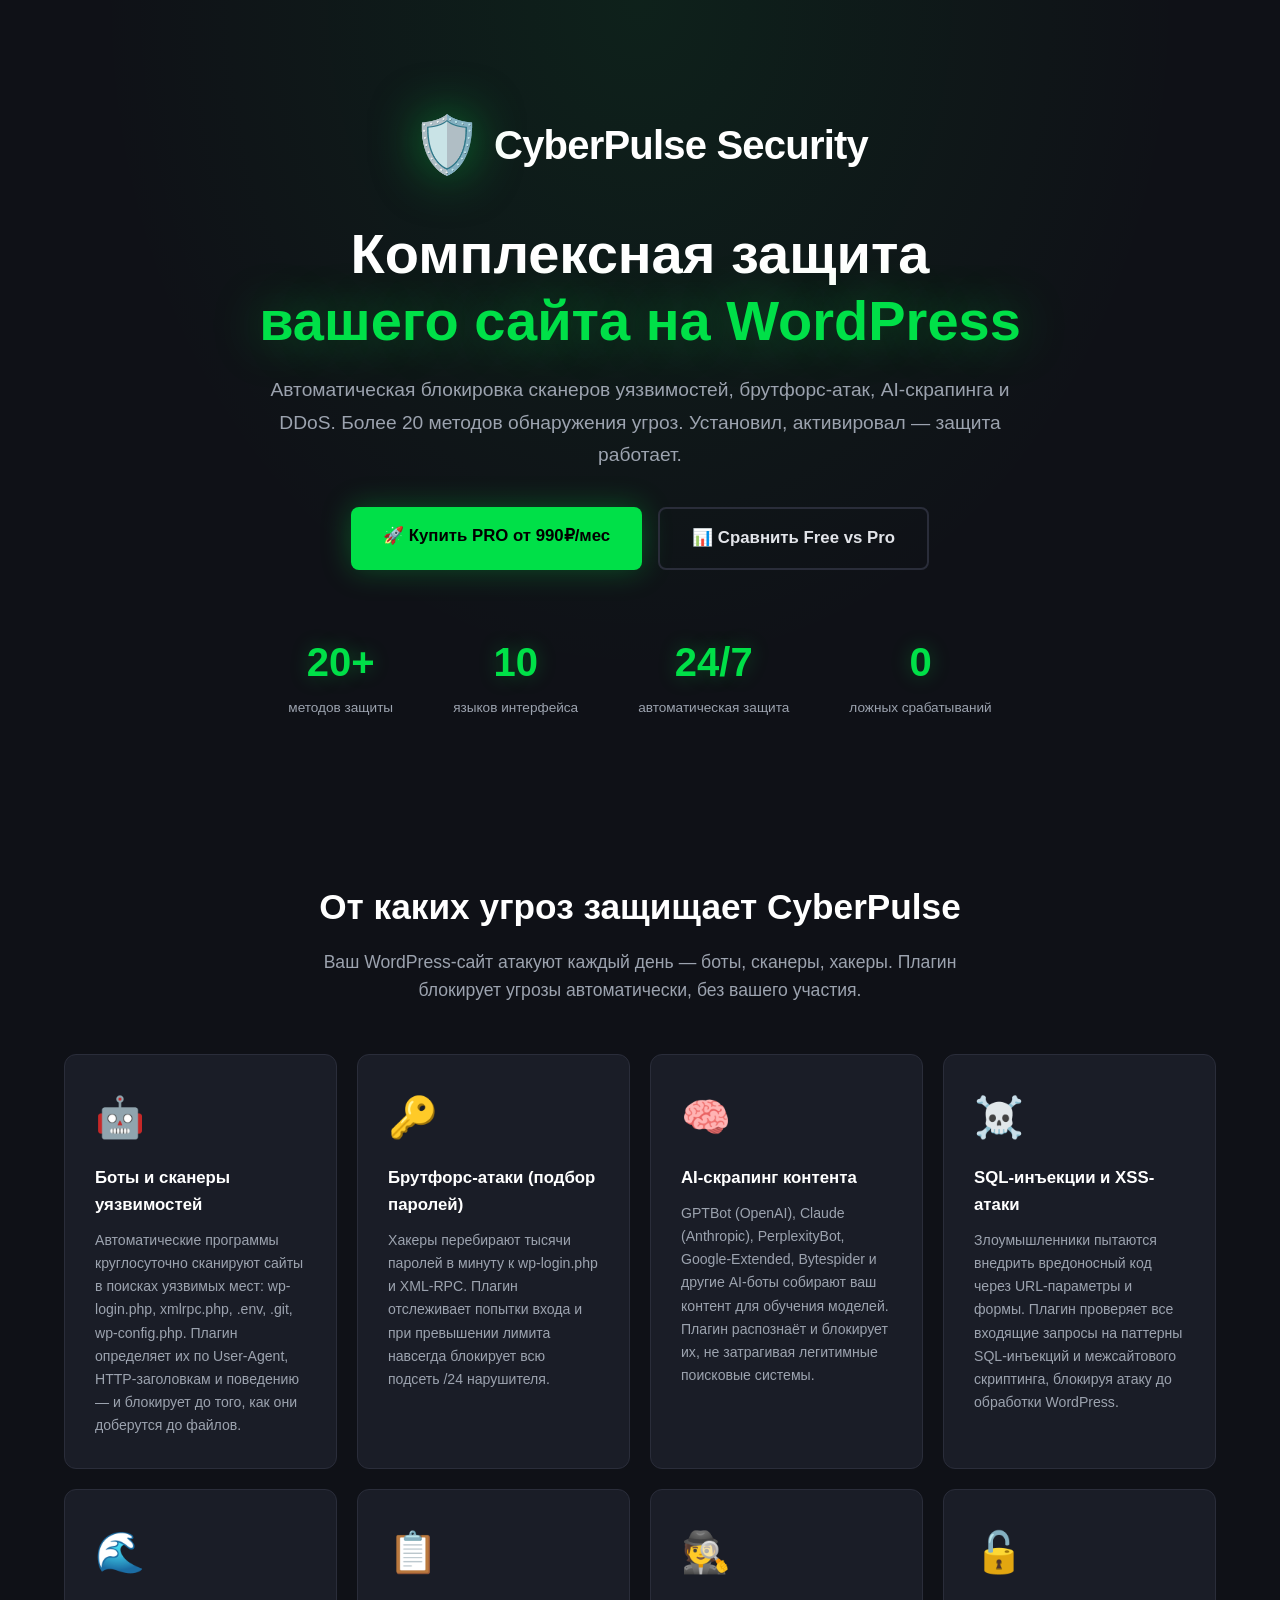
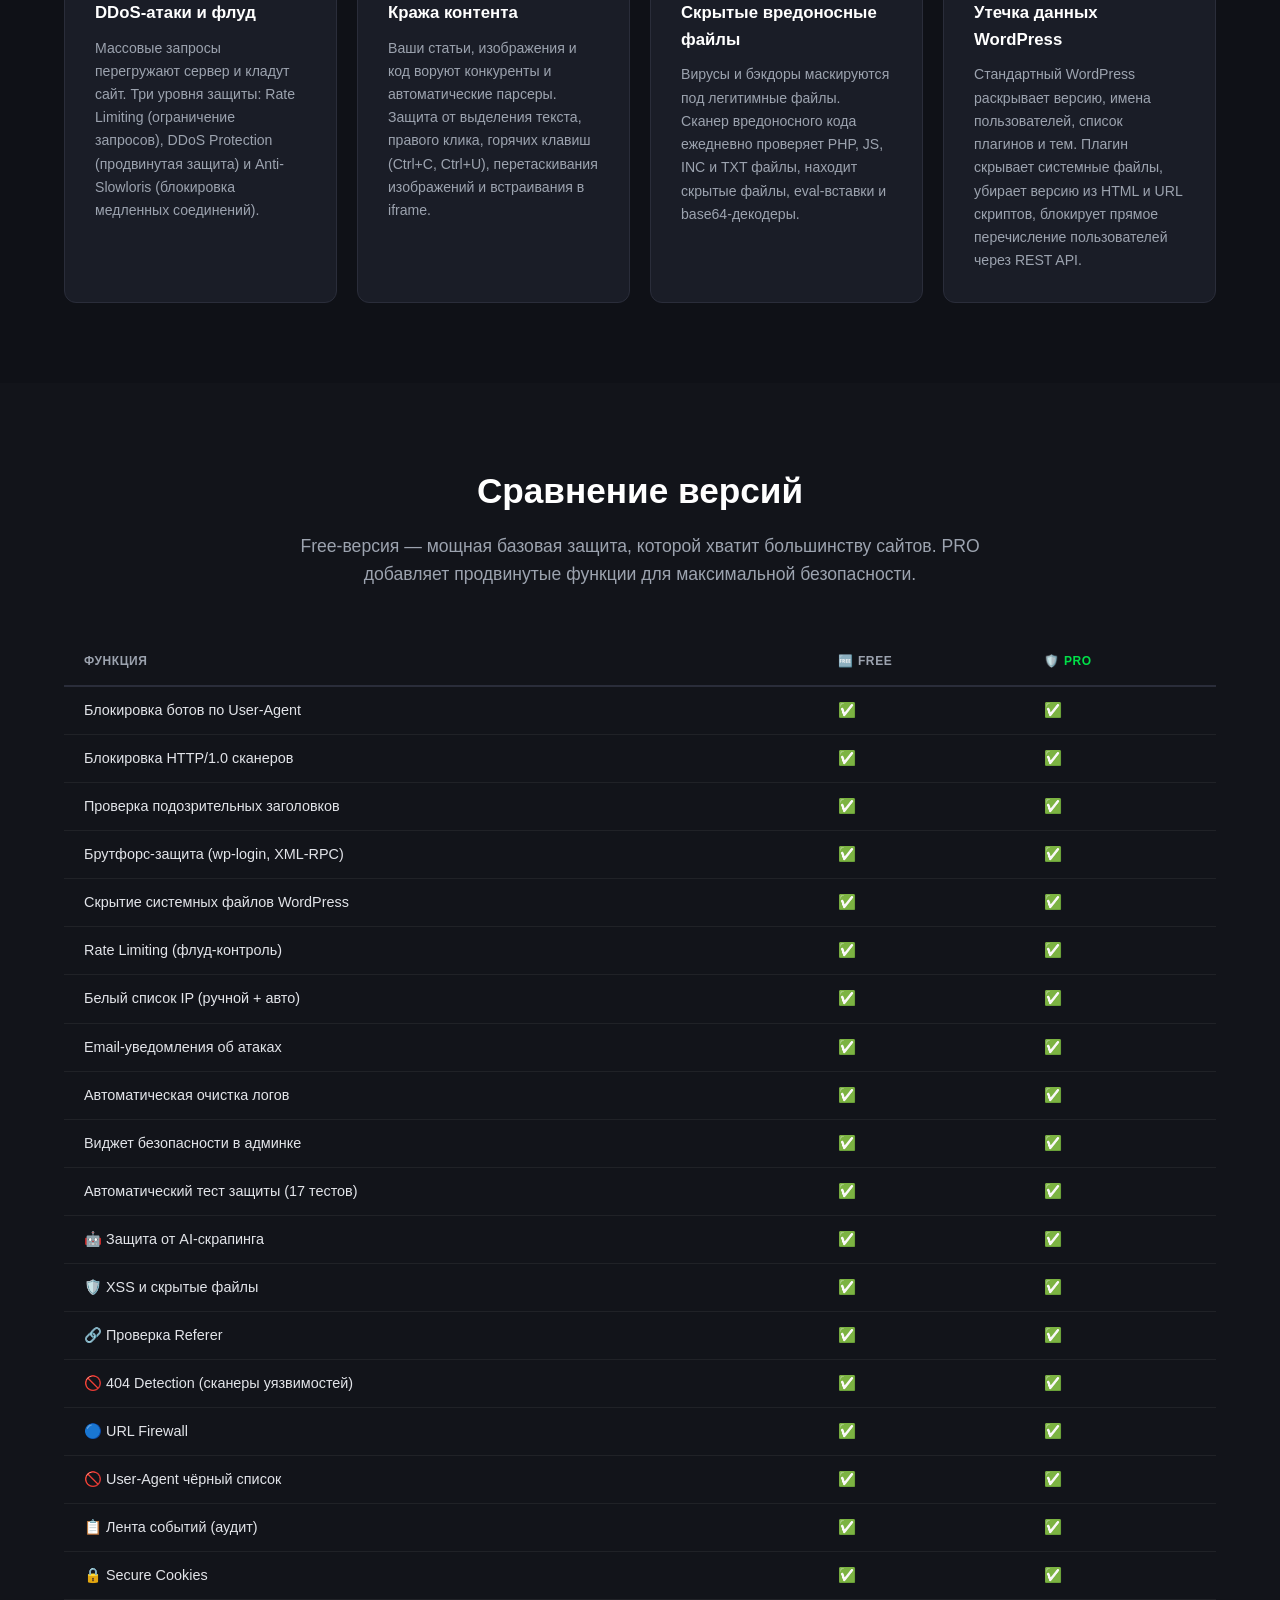
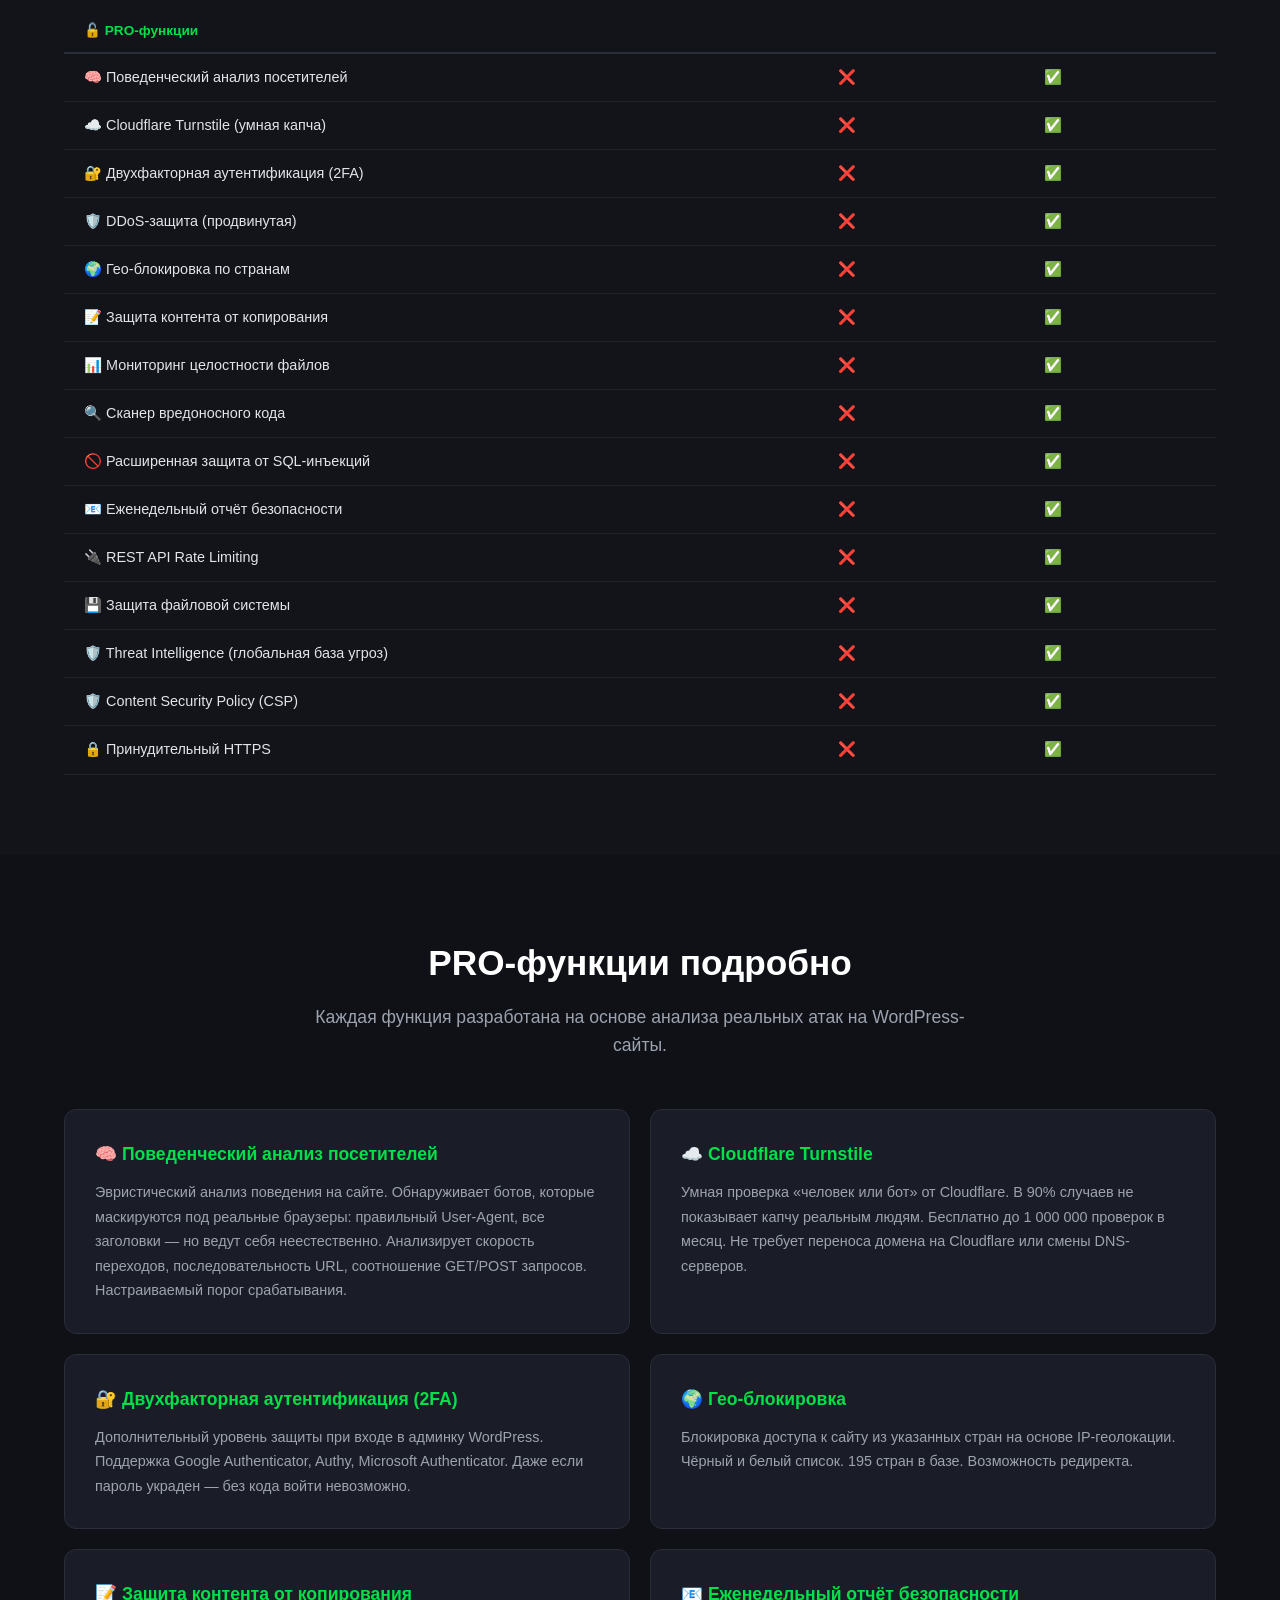
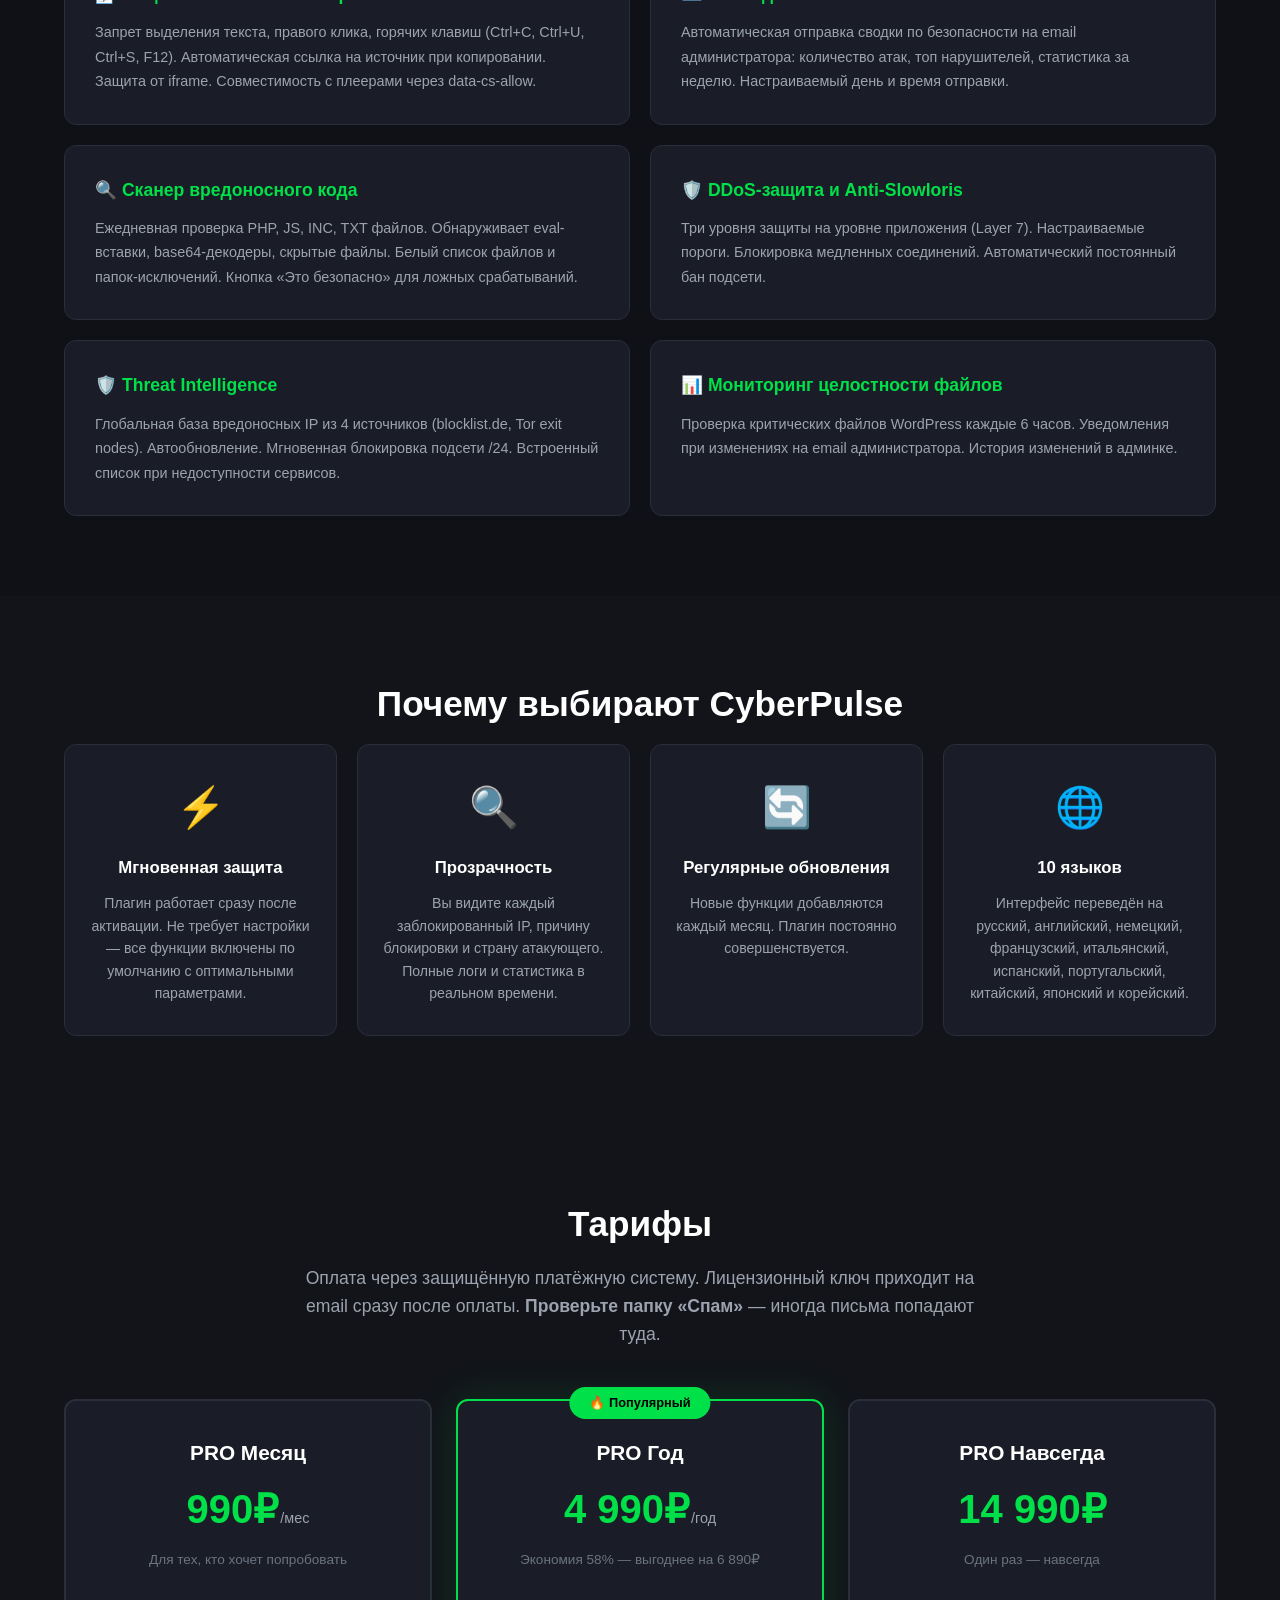
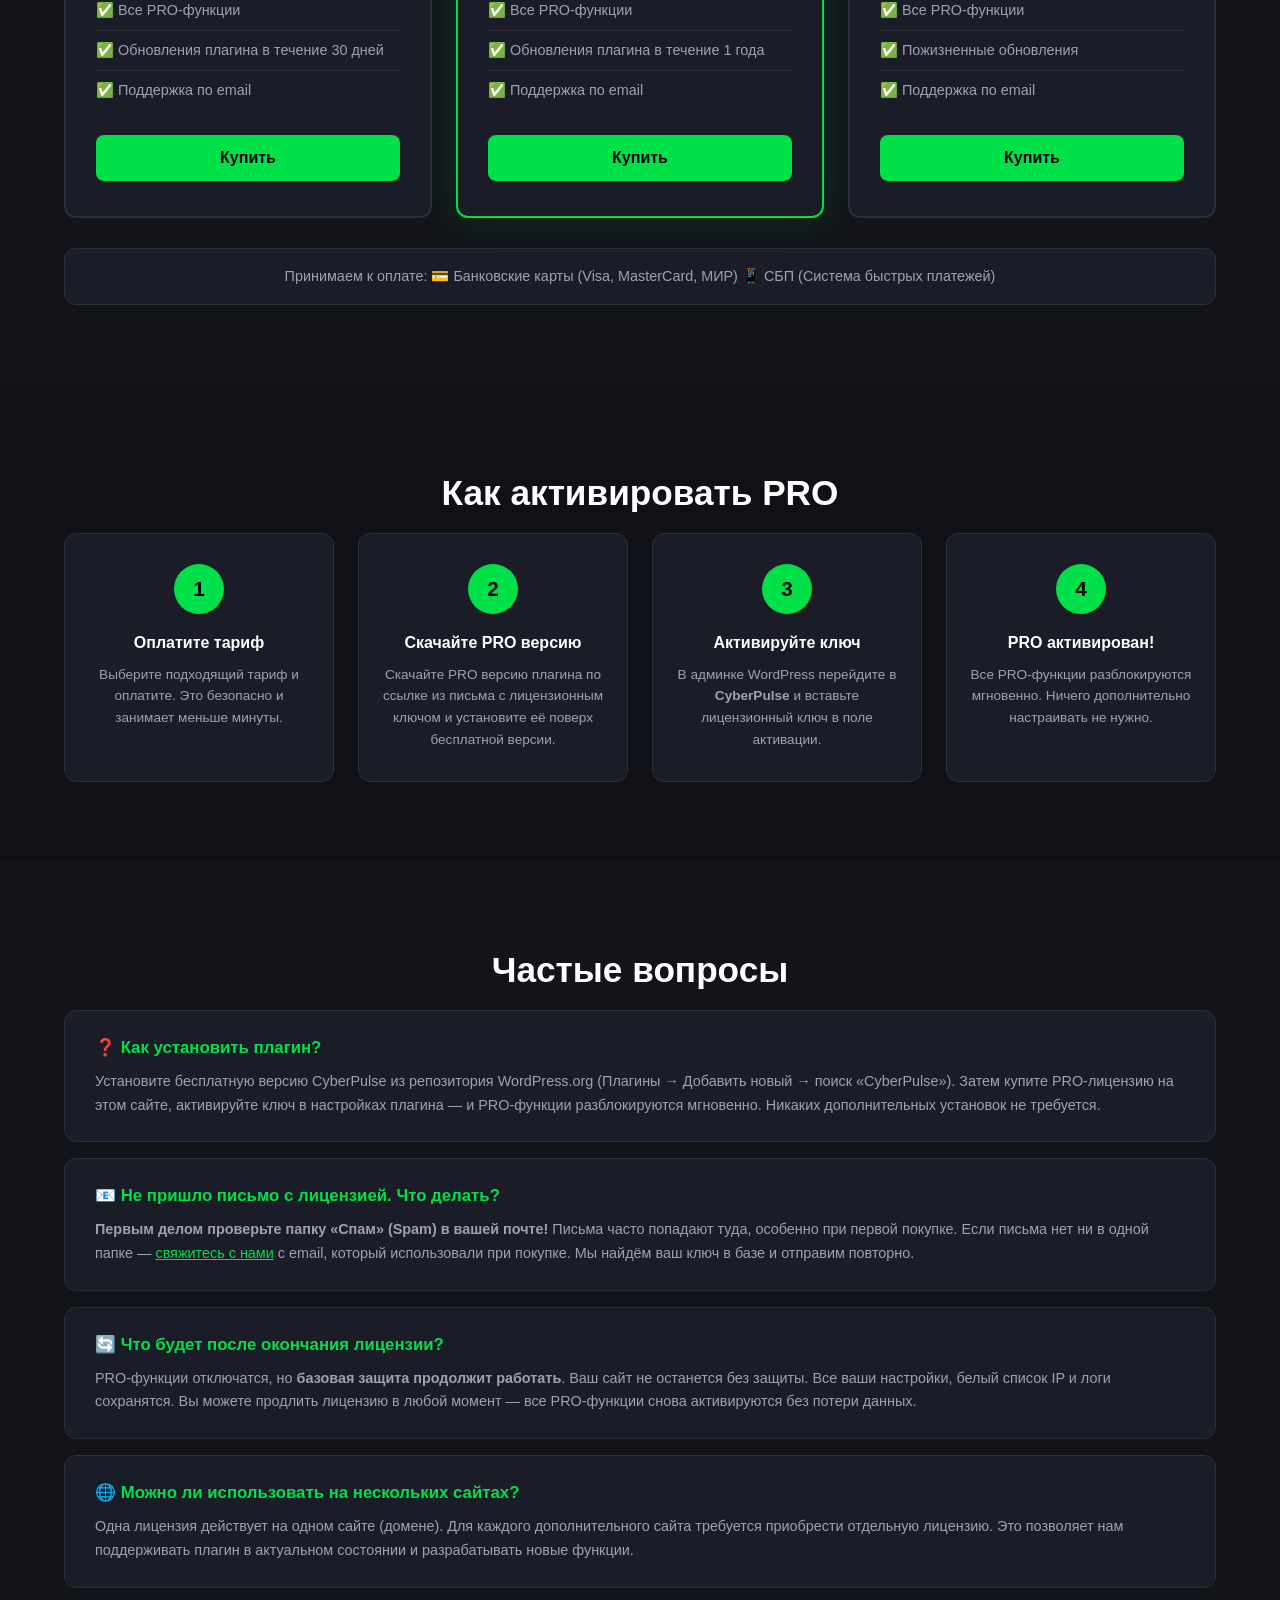
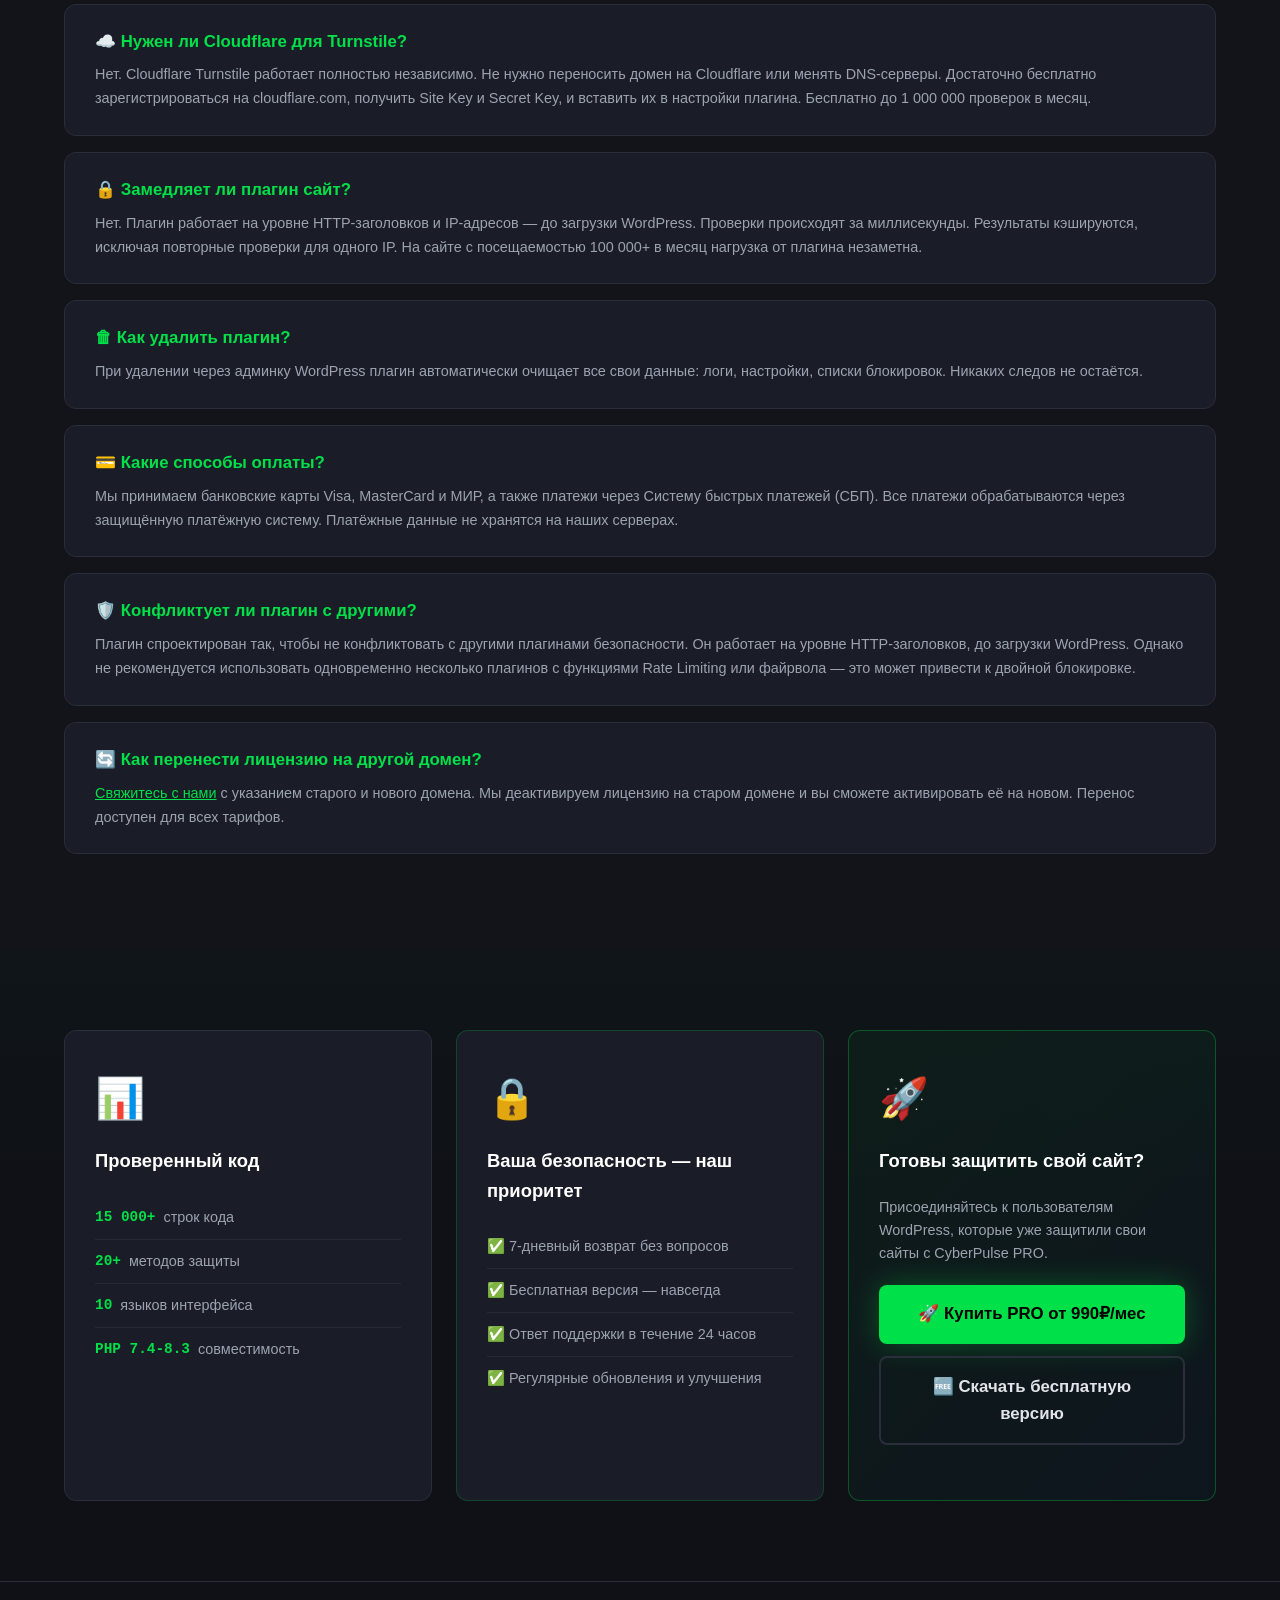
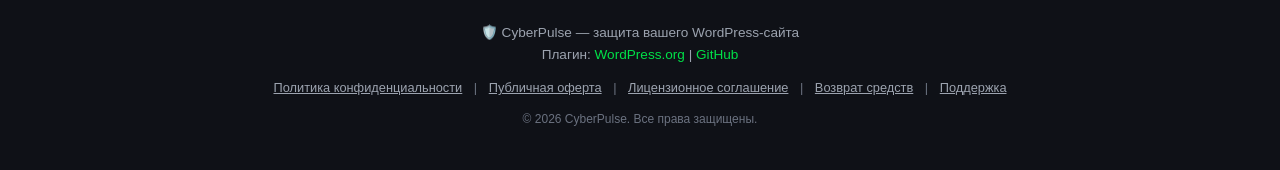
==== commit 255be202: "FIX Update index.html" ====
--- a/index.html
+++ b/index.html
@@ -8,17 +8,17 @@
     <meta name="keywords" content="wordpress security, защита wordpress, плагин безопасности, firewall, bot protection, brute force, ddos protection, wordpress plugin">
     <meta property="og:title" content="CyberPulse Security — Защита WordPress">
     <meta property="og:description" content="Комплексная защита WordPress от ботов, брутфорса, AI-скрапинга и DDoS-атак. 20+ методов. 10 языков.">
-    <meta property="og:image" content="https://gataurus.github.io/cyberpulse-security/icon-512x512.png">
-    <meta property="og:url" content="https://gataurus.github.io/cyberpulse-security/">
+    <meta property="og:image" content="https://gataurus.github.io/cyberpulse/icon-512x512.png">
+    <meta property="og:url" content="https://gataurus.github.io/cyberpulse/">
     <meta property="og:type" content="website">
     <meta name="twitter:card" content="summary_large_image">
     <meta name="twitter:title" content="CyberPulse Security — Защита WordPress">
     <meta name="twitter:description" content="Комплексная защита WordPress от ботов, брутфорса, AI-скрапинга и DDoS-атак.">
-    <meta name="twitter:image" content="https://gataurus.github.io/cyberpulse-security/icon-512x512.png">
-    <link rel="canonical" href="https://gataurus.github.io/cyberpulse-security/">
-    <link rel="alternate" hreflang="ru" href="https://gataurus.github.io/cyberpulse-security/">
-    <link rel="alternate" hreflang="en" href="https://gataurus.github.io/cyberpulse-security/">
-    <link rel="alternate" hreflang="x-default" href="https://gataurus.github.io/cyberpulse-security/">
+    <meta name="twitter:image" content="https://gataurus.github.io/cyberpulse/icon-512x512.png">
+    <link rel="canonical" href="https://gataurus.github.io/cyberpulse/">
+    <link rel="alternate" hreflang="ru" href="https://gataurus.github.io/cyberpulse/">
+    <link rel="alternate" hreflang="en" href="https://gataurus.github.io/cyberpulse/">
+    <link rel="alternate" hreflang="x-default" href="https://gataurus.github.io/cyberpulse/">
     <script type="application/ld+json">
     {
         "@context": "https://schema.org",
@@ -78,7 +78,7 @@
 <!-- THREATS -->
 <section class="threats">
     <div class="container">
-        <h2 class="section-title" data-i18n="threats_title">От каких угроз защищает CyberPulse Security</h2>
+        <h2 class="section-title" data-i18n="threats_title">От каких угроз защищает CyberPulse</h2>
         <p class="section-subtitle" data-i18n="threats_subtitle">Ваш WordPress-сайт атакуют каждый день — боты, сканеры, хакеры. Плагин блокирует угрозы автоматически, без вашего участия.</p>
         <div class="threats-grid">
             <div class="threat-card"><div class="threat-icon" aria-label="Bot">🤖</div><h3 data-i18n="threat1_title">Боты и сканеры уязвимостей</h3><p data-i18n="threat1_desc">Автоматические программы круглосуточно сканируют сайты в поисках уязвимых мест: wp-login.php, xmlrpc.php, .env, .git, wp-config.php. Плагин определяет их по User-Agent, HTTP-заголовкам и поведению — и блокирует до того, как они доберутся до файлов.</p></div>
@@ -109,7 +109,6 @@
                     <tr><td data-i18n="table_hide_wp">Скрытие системных файлов WordPress</td><td>✅</td><td>✅</td></tr>
                     <tr><td data-i18n="table_rate_limit">Rate Limiting (флуд-контроль)</td><td>✅</td><td>✅</td></tr>
                     <tr><td data-i18n="table_whitelist">Белый список IP (ручной + авто)</td><td>✅</td><td>✅</td></tr>
-                    <tr><td data-i18n="table_backups">Бэкапы базы данных (локально)</td><td>✅</td><td>✅</td></tr>
                     <tr><td data-i18n="table_alerts">Email-уведомления об атаках</td><td>✅</td><td>✅</td></tr>
                     <tr><td data-i18n="table_log_cleanup">Автоматическая очистка логов</td><td>✅</td><td>✅</td></tr>
                     <tr><td data-i18n="table_dashboard">Виджет безопасности в админке</td><td>✅</td><td>✅</td></tr>
@@ -130,14 +129,12 @@
                     <tr><td data-i18n="table_geo">🌍 Гео-блокировка по странам</td><td>❌</td><td>✅</td></tr>
                     <tr><td data-i18n="table_content">📝 Защита контента от копирования</td><td>❌</td><td>✅</td></tr>
                     <tr><td data-i18n="table_integrity">📊 Мониторинг целостности файлов</td><td>❌</td><td>✅</td></tr>
-                    <tr><td data-i18n="table_cloud">💾 Облачные бэкапы (Google Drive, Яндекс.Диск, Dropbox)</td><td>❌</td><td>✅</td></tr>
                     <tr><td data-i18n="table_malware">🔍 Сканер вредоносного кода</td><td>❌</td><td>✅</td></tr>
                     <tr><td data-i18n="table_sql">🚫 Расширенная защита от SQL-инъекций</td><td>❌</td><td>✅</td></tr>
                     <tr><td data-i18n="table_report">📧 Еженедельный отчёт безопасности</td><td>❌</td><td>✅</td></tr>
                     <tr><td data-i18n="table_api">🔌 REST API Rate Limiting</td><td>❌</td><td>✅</td></tr>
                     <tr><td data-i18n="table_filesystem">💾 Защита файловой системы</td><td>❌</td><td>✅</td></tr>
                     <tr><td data-i18n="table_threat">🛡️ Threat Intelligence (глобальная база угроз)</td><td>❌</td><td>✅</td></tr>
-                    <tr><td data-i18n="table_encrypt">🔒 Шифрование бэкапов паролем</td><td>❌</td><td>✅</td></tr>
                     <tr><td data-i18n="table_csp">🛡️ Content Security Policy (CSP)</td><td>❌</td><td>✅</td></tr>
                     <tr><td data-i18n="table_https">🔒 Принудительный HTTPS</td><td>❌</td><td>✅</td></tr>
                 </tbody>
@@ -157,11 +154,11 @@
             <div class="pro-feature-card"><h3 data-i18n="pro3_title">🔐 Двухфакторная аутентификация (2FA)</h3><p data-i18n="pro3_desc">Дополнительный уровень защиты при входе в админку WordPress. Поддержка Google Authenticator, Authy, Microsoft Authenticator. Даже если пароль украден — без кода войти невозможно.</p></div>
             <div class="pro-feature-card"><h3 data-i18n="pro4_title">🌍 Гео-блокировка</h3><p data-i18n="pro4_desc">Блокировка доступа к сайту из указанных стран на основе IP-геолокации. Чёрный и белый список. 195 стран в базе. Возможность редиректа.</p></div>
             <div class="pro-feature-card"><h3 data-i18n="pro5_title">📝 Защита контента от копирования</h3><p data-i18n="pro5_desc">Запрет выделения текста, правого клика, горячих клавиш (Ctrl+C, Ctrl+U, Ctrl+S, F12). Автоматическая ссылка на источник при копировании. Защита от iframe. Совместимость с плеерами через data-cs-allow.</p></div>
-            <div class="pro-feature-card"><h3 data-i18n="pro6_title">💾 Облачные бэкапы</h3><p data-i18n="pro6_desc">Автоматическая загрузка бэкапов базы данных в Google Drive, Яндекс.Диск, Dropbox. Отправка на email. Шифрование AES-256. Восстановление из облака.</p></div>
-            <div class="pro-feature-card"><h3 data-i18n="pro7_title">🔍 Сканер вредоносного кода</h3><p data-i18n="pro7_desc">Ежедневная проверка PHP, JS, INC, TXT файлов. Обнаруживает eval-вставки, base64-декодеры, скрытые файлы. Белый список файлов.</p></div>
-            <div class="pro-feature-card"><h3 data-i18n="pro8_title">🛡️ DDoS-защита и Anti-Slowloris</h3><p data-i18n="pro8_desc">Три уровня защиты на уровне приложения (Layer 7). Настраиваемые пороги. Блокировка медленных соединений.</p></div>
-            <div class="pro-feature-card"><h3 data-i18n="pro9_title">🛡️ Threat Intelligence</h3><p data-i18n="pro9_desc">Глобальная база вредоносных IP из 4 источников. Автообновление. Мгновенная блокировка подсети /24.</p></div>
-            <div class="pro-feature-card"><h3 data-i18n="pro10_title">📊 Мониторинг целостности файлов</h3><p data-i18n="pro10_desc">Проверка критических файлов WordPress каждые 6 часов. Уведомления при изменениях. Рекомендация восстановления из бэкапа.</p></div>
+            <div class="pro-feature-card"><h3 data-i18n="pro6_title">📧 Еженедельный отчёт безопасности</h3><p data-i18n="pro6_desc">Автоматическая отправка сводки по безопасности на email администратора: количество атак, топ нарушителей, статистика за неделю. Настраиваемый день и время отправки.</p></div>
+            <div class="pro-feature-card"><h3 data-i18n="pro7_title">🔍 Сканер вредоносного кода</h3><p data-i18n="pro7_desc">Ежедневная проверка PHP, JS, INC, TXT файлов. Обнаруживает eval-вставки, base64-декодеры, скрытые файлы. Белый список файлов и папок-исключений. Кнопка «Это безопасно» для ложных срабатываний.</p></div>
+            <div class="pro-feature-card"><h3 data-i18n="pro8_title">🛡️ DDoS-защита и Anti-Slowloris</h3><p data-i18n="pro8_desc">Три уровня защиты на уровне приложения (Layer 7). Настраиваемые пороги. Блокировка медленных соединений. Автоматический постоянный бан подсети.</p></div>
+            <div class="pro-feature-card"><h3 data-i18n="pro9_title">🛡️ Threat Intelligence</h3><p data-i18n="pro9_desc">Глобальная база вредоносных IP из 4 источников (blocklist.de, Tor exit nodes). Автообновление. Мгновенная блокировка подсети /24. Встроенный список при недоступности сервисов.</p></div>
+            <div class="pro-feature-card"><h3 data-i18n="pro10_title">📊 Мониторинг целостности файлов</h3><p data-i18n="pro10_desc">Проверка критических файлов WordPress каждые 6 часов. Уведомления при изменениях на email администратора. История изменений в админке.</p></div>
         </div>
     </div>
 </section>
@@ -169,7 +166,7 @@
 <!-- WHY US -->
 <section class="why-us">
     <div class="container">
-        <h2 class="section-title" data-i18n="why_us_title">Почему выбирают CyberPulse Security</h2>
+        <h2 class="section-title" data-i18n="why_us_title">Почему выбирают CyberPulse</h2>
         <div class="why-us-grid">
             <div class="why-us-card"><div class="why-us-icon" aria-label="Lightning">⚡</div><h3 data-i18n="why_us_1_title">Мгновенная защита</h3><p data-i18n="why_us_1_desc">Плагин работает сразу после активации. Не требует настройки — все функции включены по умолчанию с оптимальными параметрами.</p></div>
             <div class="why-us-card"><div class="why-us-icon" aria-label="Magnifier">🔍</div><h3 data-i18n="why_us_2_title">Прозрачность</h3><p data-i18n="why_us_2_desc">Вы видите каждый заблокированный IP, причину блокировки и страну атакующего. Полные логи и статистика в реальном времени.</p></div>
@@ -200,7 +197,7 @@
         <div class="steps">
             <div class="step"><div class="step-number">1</div><h3 data-i18n="step1_title">Оплатите тариф</h3><p data-i18n="step1_desc">Выберите подходящий тариф и оплатите. Это безопасно и занимает меньше минуты.</p></div>
             <div class="step"><div class="step-number">2</div><h3 data-i18n="step2_title">Скачайте PRO версию</h3><p data-i18n="step2_desc">Скачайте PRO версию плагина по ссылке из письма с лицензионным ключом и установите её поверх бесплатной версии.</p></div>
-            <div class="step"><div class="step-number">3</div><h3 data-i18n="step3_title">Активируйте ключ</h3><p data-i18n="step3_desc">В админке WordPress перейдите в <strong>CyberPulse Security</strong> и вставьте лицензионный ключ в поле активации.</p></div>
+            <div class="step"><div class="step-number">3</div><h3 data-i18n="step3_title">Активируйте ключ</h3><p data-i18n="step3_desc">В админке WordPress перейдите в <strong>CyberPulse</strong> и вставьте лицензионный ключ в поле активации.</p></div>
             <div class="step"><div class="step-number">4</div><h3 data-i18n="step4_title">PRO активирован!</h3><p data-i18n="step4_desc">Все PRO-функции разблокируются мгновенно. Ничего дополнительно настраивать не нужно.</p></div>
         </div>
     </div>
@@ -210,13 +207,13 @@
 <section class="faq">
     <div class="container">
         <h2 class="section-title" data-i18n="faq_title">Частые вопросы</h2>
-        <div class="faq-item"><h3 data-i18n="faq1_q">❓ Как установить плагин?</h3><p data-i18n="faq1_a">Установите бесплатную версию CyberPulse Security из репозитория WordPress.org (Плагины → Добавить новый → поиск «CyberPulse Security»). Затем купите PRO-лицензию на этом сайте, активируйте ключ в настройках плагина — и PRO-функции разблокируются мгновенно. Никаких дополнительных установок не требуется.</p></div>
+        <div class="faq-item"><h3 data-i18n="faq1_q">❓ Как установить плагин?</h3><p data-i18n="faq1_a">Установите бесплатную версию CyberPulse из репозитория WordPress.org (Плагины → Добавить новый → поиск «CyberPulse»). Затем купите PRO-лицензию на этом сайте, активируйте ключ в настройках плагина — и PRO-функции разблокируются мгновенно. Никаких дополнительных установок не требуется.</p></div>
         <div class="faq-item"><h3 data-i18n="faq2_q">📧 Не пришло письмо с лицензией. Что делать?</h3><p data-i18n-html="faq2_a"><strong>Первым делом проверьте папку «Спам» (Spam) в вашей почте!</strong> Письма часто попадают туда, особенно при первой покупке. Если письма нет ни в одной папке — <a href="docs/contact">свяжитесь с нами</a> с email, который использовали при покупке. Мы найдём ваш ключ в базе и отправим повторно.</p></div>
-        <div class="faq-item"><h3 data-i18n="faq3_q">🔄 Что будет после окончания лицензии?</h3><p data-i18n="faq3_a">PRO-функции отключатся, но <strong>базовая защита продолжит работать</strong>. Ваш сайт не останется без защиты. Все ваши настройки, белый список IP, логи и бэкапы сохранятся. Вы можете продлить лицензию в любой момент — все PRO-функции снова активируются без потери данных.</p></div>
+        <div class="faq-item"><h3 data-i18n="faq3_q">🔄 Что будет после окончания лицензии?</h3><p data-i18n="faq3_a">PRO-функции отключатся, но <strong>базовая защита продолжит работать</strong>. Ваш сайт не останется без защиты. Все ваши настройки, белый список IP и логи сохранятся. Вы можете продлить лицензию в любой момент — все PRO-функции снова активируются без потери данных.</p></div>
         <div class="faq-item"><h3 data-i18n="faq4_q">🌐 Можно ли использовать на нескольких сайтах?</h3><p data-i18n="faq4_a">Одна лицензия действует на одном сайте (домене). Для каждого дополнительного сайта требуется приобрести отдельную лицензию. Это позволяет нам поддерживать плагин в актуальном состоянии и разрабатывать новые функции.</p></div>
         <div class="faq-item"><h3 data-i18n="faq5_q">☁️ Нужен ли Cloudflare для Turnstile?</h3><p data-i18n="faq5_a">Нет. Cloudflare Turnstile работает полностью независимо. Не нужно переносить домен на Cloudflare или менять DNS-серверы. Достаточно бесплатно зарегистрироваться на cloudflare.com, получить Site Key и Secret Key, и вставить их в настройки плагина. Бесплатно до 1 000 000 проверок в месяц.</p></div>
         <div class="faq-item"><h3 data-i18n="faq6_q">🔒 Замедляет ли плагин сайт?</h3><p data-i18n="faq6_a">Нет. Плагин работает на уровне HTTP-заголовков и IP-адресов — до загрузки WordPress. Проверки происходят за миллисекунды. Результаты кэшируются, исключая повторные проверки для одного IP. На сайте с посещаемостью 100 000+ в месяц нагрузка от плагина незаметна.</p></div>
-        <div class="faq-item"><h3 data-i18n="faq7_q">🗑 Как удалить плагин?</h3><p data-i18n="faq7_a">При удалении через админку WordPress плагин автоматически очищает все свои данные: логи, бэкапы, настройки, списки блокировок. Никаких следов не остаётся. Если хотите сохранить бэкапы — скачайте их перед удалением.</p></div>
+        <div class="faq-item"><h3 data-i18n="faq7_q">🗑 Как удалить плагин?</h3><p data-i18n="faq7_a">При удалении через админку WordPress плагин автоматически очищает все свои данные: логи, настройки, списки блокировок. Никаких следов не остаётся.</p></div>
         <div class="faq-item"><h3 data-i18n="faq8_q">💳 Какие способы оплаты?</h3><p data-i18n="faq8_a">Мы принимаем банковские карты Visa, MasterCard и МИР, а также платежи через Систему быстрых платежей (СБП). Все платежи обрабатываются через защищённую платёжную систему. Платёжные данные не хранятся на наших серверах.</p></div>
         <div class="faq-item"><h3 data-i18n="faq9_q">🛡️ Конфликтует ли плагин с другими?</h3><p data-i18n="faq9_a">Плагин спроектирован так, чтобы не конфликтовать с другими плагинами безопасности. Он работает на уровне HTTP-заголовков, до загрузки WordPress. Однако не рекомендуется использовать одновременно несколько плагинов с функциями Rate Limiting или файрвола — это может привести к двойной блокировке.</p></div>
         <div class="faq-item"><h3 data-i18n="faq10_q">🔄 Как перенести лицензию на другой домен?</h3><p data-i18n-html="faq10_a"><a href="docs/contact">Свяжитесь с нами</a> с указанием старого и нового домена. Мы деактивируем лицензию на старом домене и вы сможете активировать её на новом. Перенос доступен для всех тарифов.</p></div>
@@ -229,7 +226,7 @@
         <div class="cta-final-grid">
             <div class="cta-card"><div class="cta-card-icon" aria-label="Chart">📊</div><h3 data-i18n="cta_stats_title">Проверенный код</h3><ul class="cta-stats-list"><li><span class="cta-stat-num">15 000+</span> <span data-i18n="cta_stat_lines">строк кода</span></li><li><span class="cta-stat-num">20+</span> <span data-i18n="cta_stat_methods">методов защиты</span></li><li><span class="cta-stat-num">10</span> <span data-i18n="cta_stat_langs">языков интерфейса</span></li><li><span class="cta-stat-num">PHP 7.4-8.3</span> <span data-i18n="cta_stat_php">совместимость</span></li></ul></div>
             <div class="cta-card cta-card-guarantee"><div class="cta-card-icon" aria-label="Lock">🔒</div><h3 data-i18n="cta_guarantee_title">Ваша безопасность — наш приоритет</h3><ul class="cta-guarantee-list"><li data-i18n="cta_guarantee_1">✅ 7-дневный возврат без вопросов</li><li data-i18n="cta_guarantee_2">✅ Бесплатная версия — навсегда</li><li data-i18n="cta_guarantee_3">✅ Ответ поддержки в течение 24 часов</li><li data-i18n="cta_guarantee_4">✅ Регулярные обновления и улучшения</li></ul></div>
-            <div class="cta-card cta-card-action"><div class="cta-card-icon" aria-label="Rocket">🚀</div><h3 data-i18n="cta_action_title">Готовы защитить свой сайт?</h3><p data-i18n="cta_action_desc">Присоединяйтесь к пользователям WordPress, которые уже защитили свои сайты с CyberPulse Security PRO.</p><div class="cta-buttons"><a href="#pricing" class="btn btn-green" data-i18n="cta_btn_buy">🚀 Купить PRO от 990₽/мес</a><a href="https://wordpress.org/plugins/cybershield-security/" target="_blank" class="btn btn-outline" data-i18n="cta_btn_free">🆓 Скачать бесплатную версию</a></div></div>
+            <div class="cta-card cta-card-action"><div class="cta-card-icon" aria-label="Rocket">🚀</div><h3 data-i18n="cta_action_title">Готовы защитить свой сайт?</h3><p data-i18n="cta_action_desc">Присоединяйтесь к пользователям WordPress, которые уже защитили свои сайты с CyberPulse PRO.</p><div class="cta-buttons"><a href="#pricing" class="btn btn-green" data-i18n="cta_btn_buy">🚀 Купить PRO от 990₽/мес</a><a href="https://wordpress.org/plugins/cybershield-security/" target="_blank" class="btn btn-outline" data-i18n="cta_btn_free">🆓 Скачать бесплатную версию</a></div></div>
         </div>
     </div>
 </section>
@@ -237,10 +234,10 @@
 <!-- FOOTER -->
 <footer class="footer">
     <div class="container">
-        <p data-i18n="footer_text">🛡️ CyberPulse Security — защита вашего WordPress-сайта</p>
-        <p>Плагин: <a href="https://wordpress.org/plugins/cyberpulse-security/">WordPress.org</a> | <a href="https://github.com/gataurus/cyberpulse-security">GitHub</a></p>
+        <p data-i18n="footer_text">🛡️ CyberPulse — защита вашего WordPress-сайта</p>
+        <p>Плагин: <a href="https://wordpress.org/plugins/cyberpulse/">WordPress.org</a> | <a href="https://github.com/gataurus/cyberpulse">GitHub</a></p>
         <div class="footer-links"><a href="docs/privacy" data-i18n="footer_privacy">Политика конфиденциальности</a> <span>|</span> <a href="docs/terms" data-i18n="footer_terms">Публичная оферта</a> <span>|</span> <a href="docs/license" data-i18n="footer_license">Лицензионное соглашение</a> <span>|</span> <a href="docs/refund" data-i18n="footer_refund">Возврат средств</a> <span>|</span> <a href="docs/contact" data-i18n="footer_contact_page">Поддержка</a></div>
-        <p class="copyright" data-i18n="footer_copyright">© 2026 CyberPulse Security. Все права защищены.</p>
+        <p class="copyright" data-i18n="footer_copyright">© 2026 CyberPulse. Все права защищены.</p>
     </div>
 </footer>
 
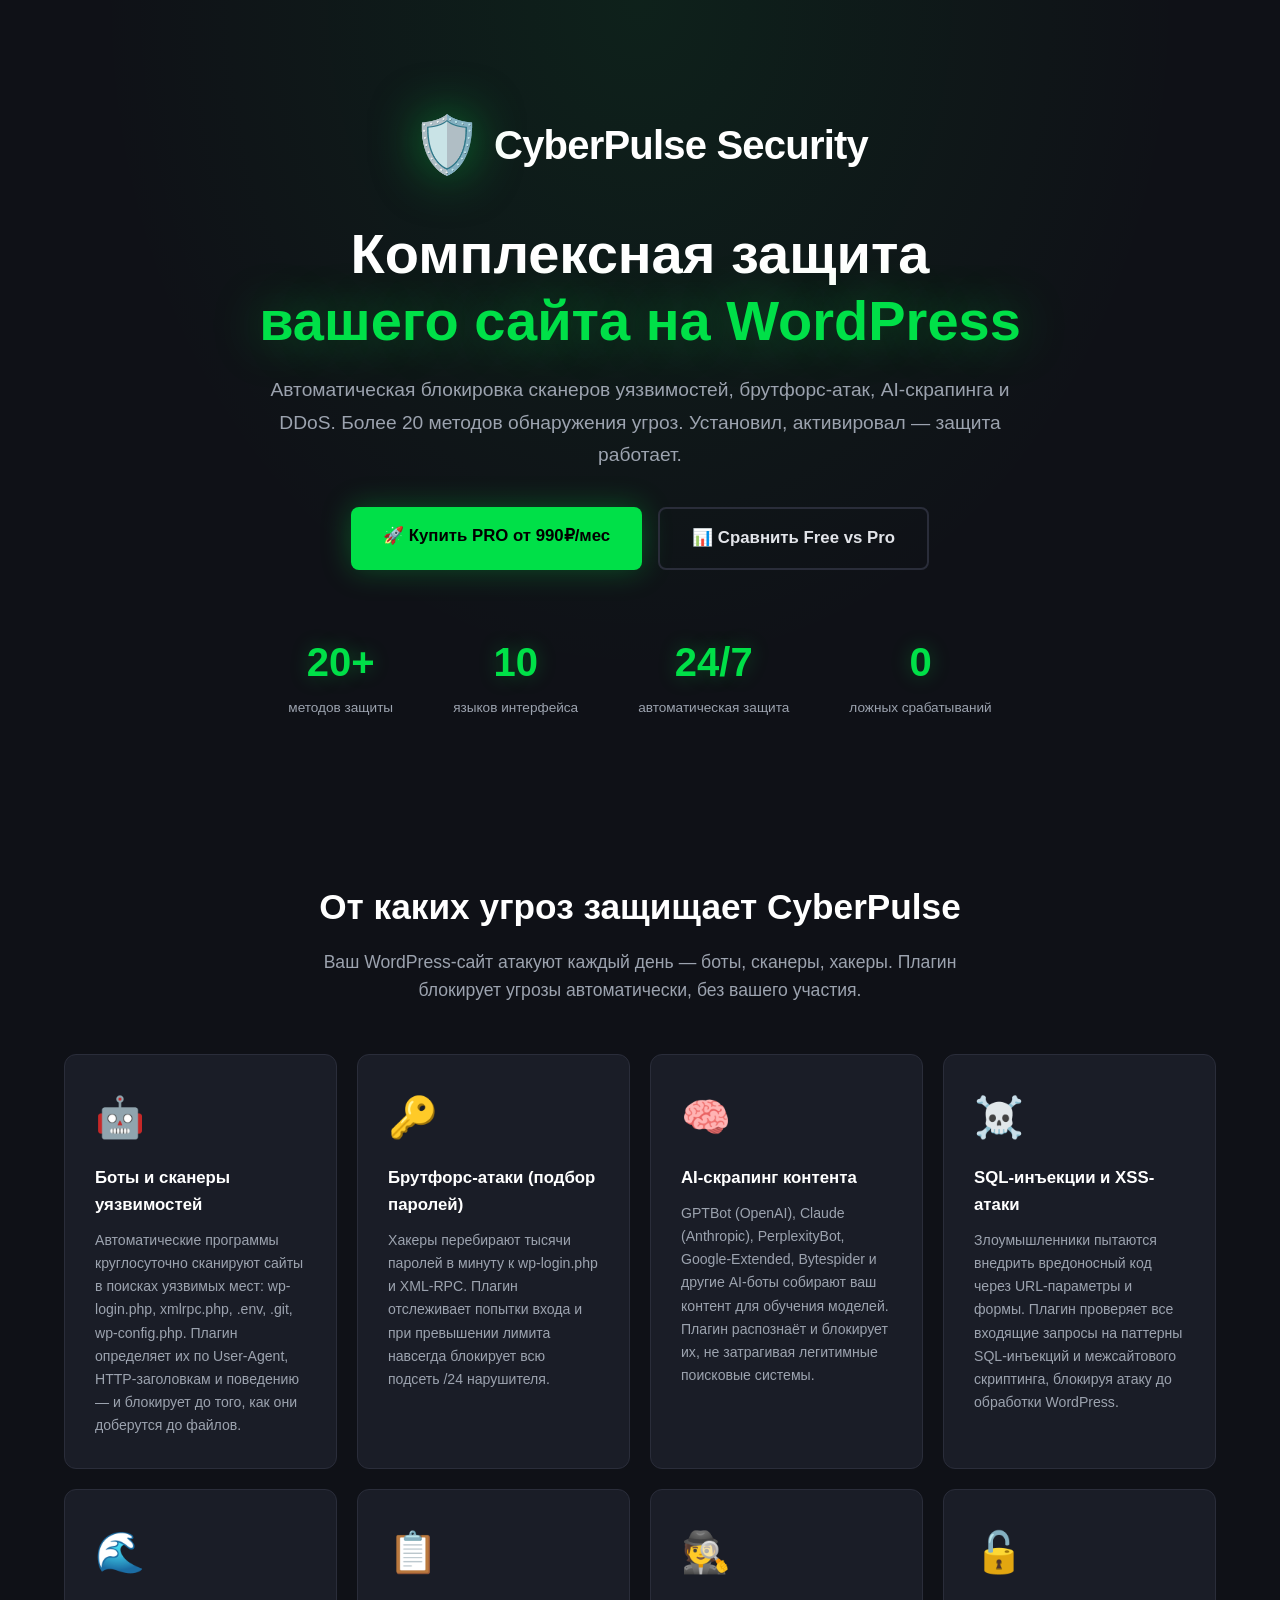
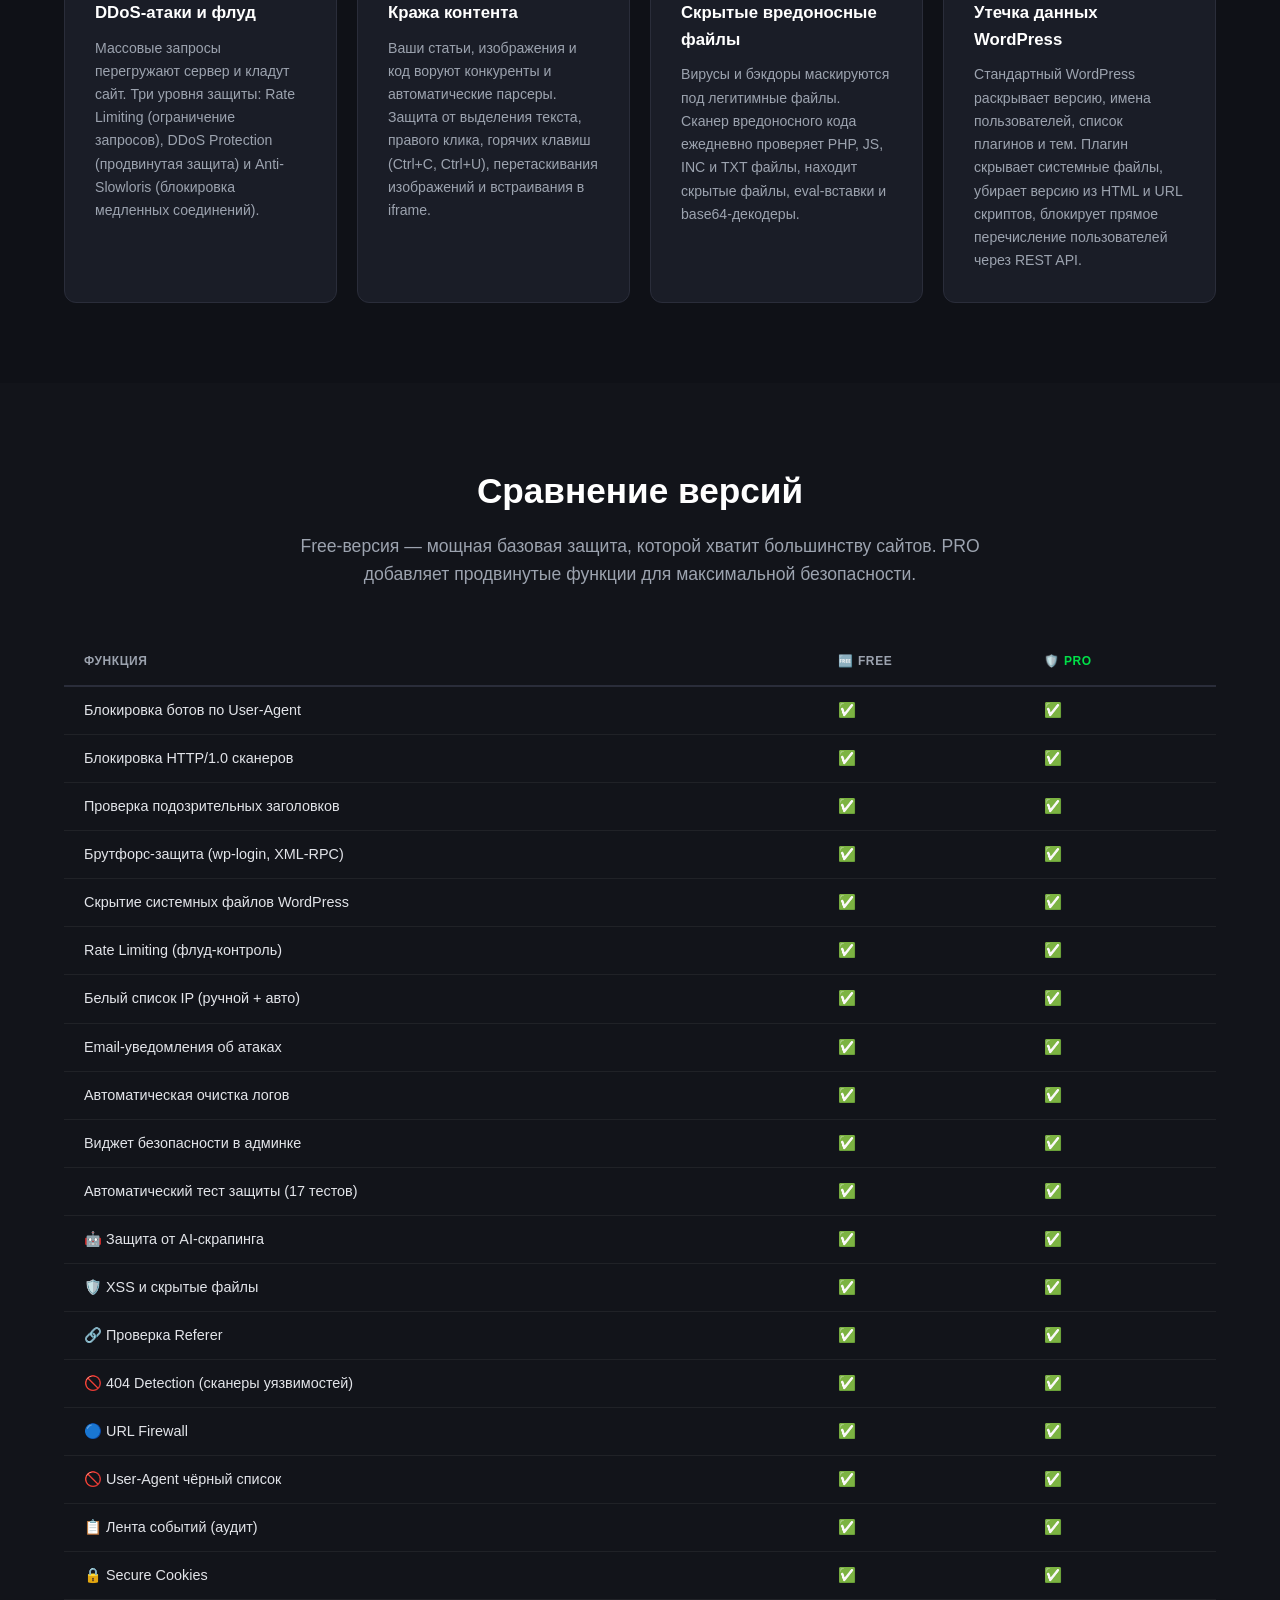
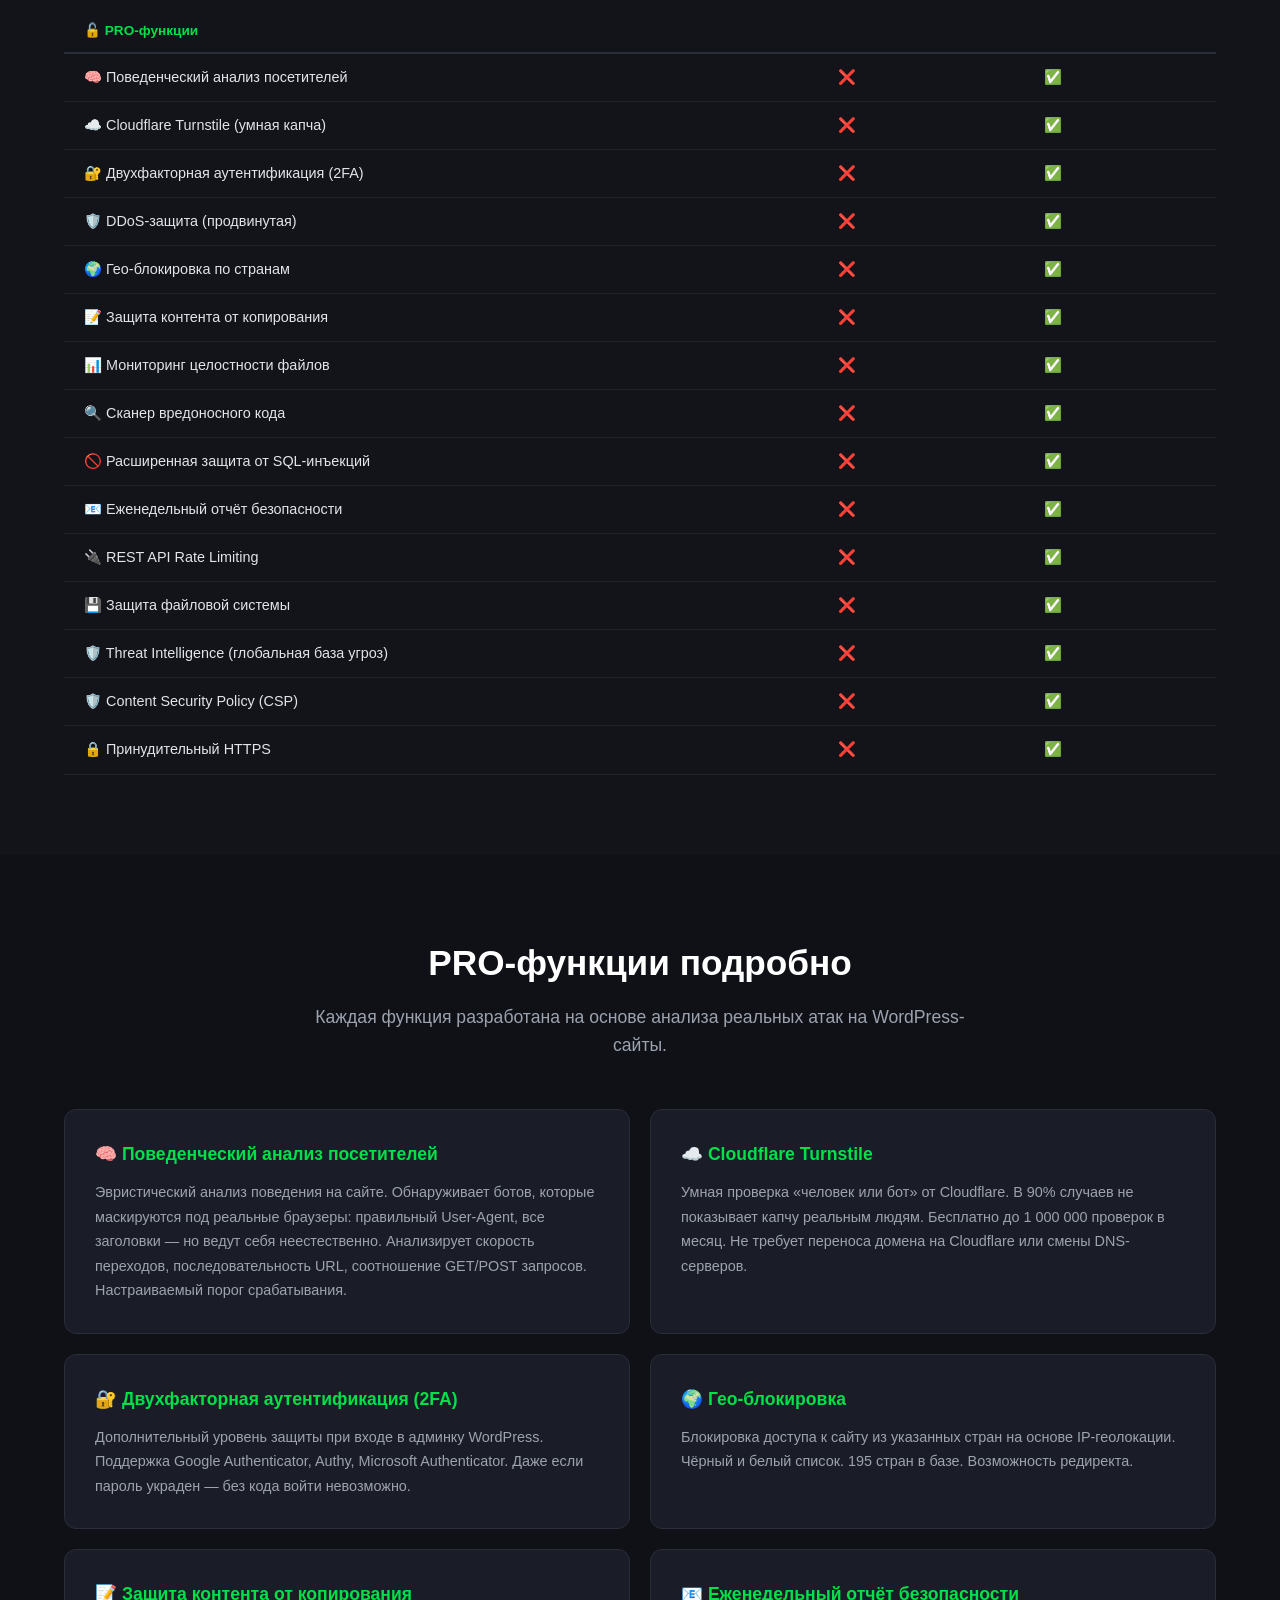
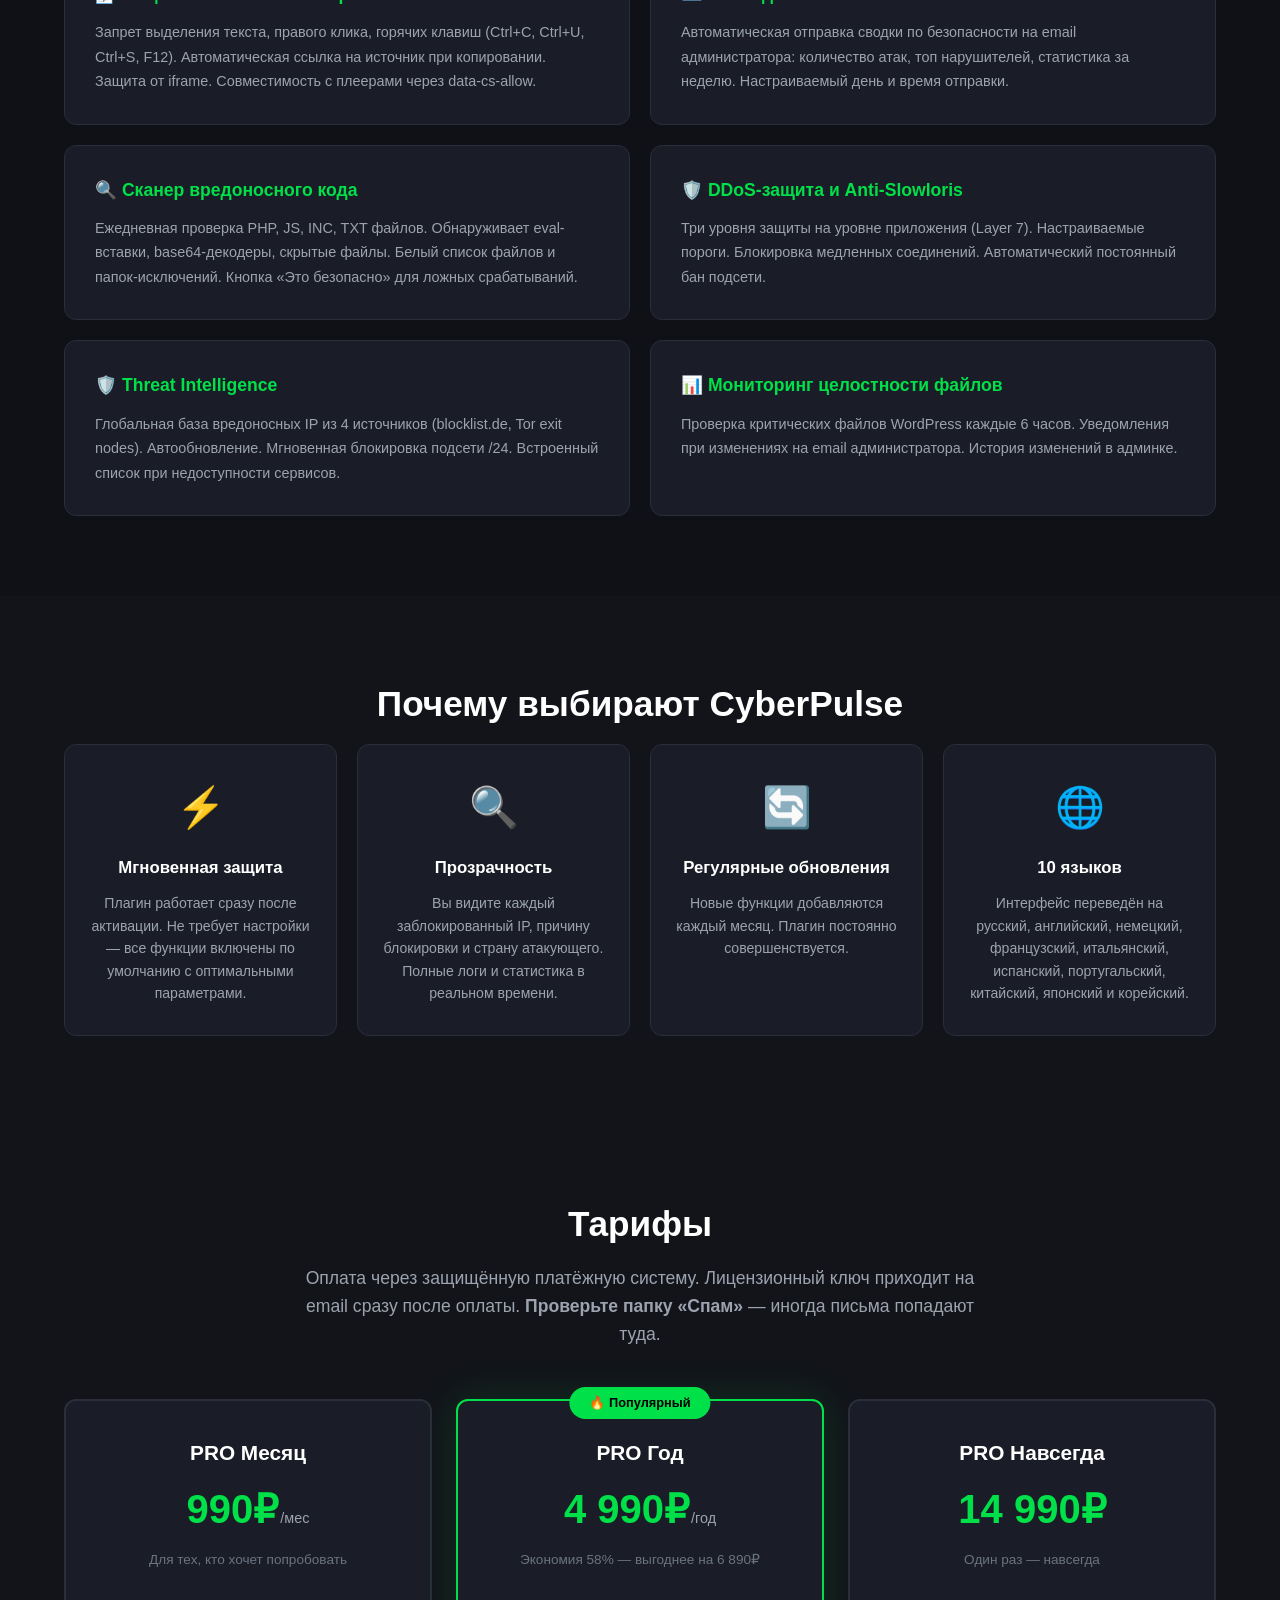
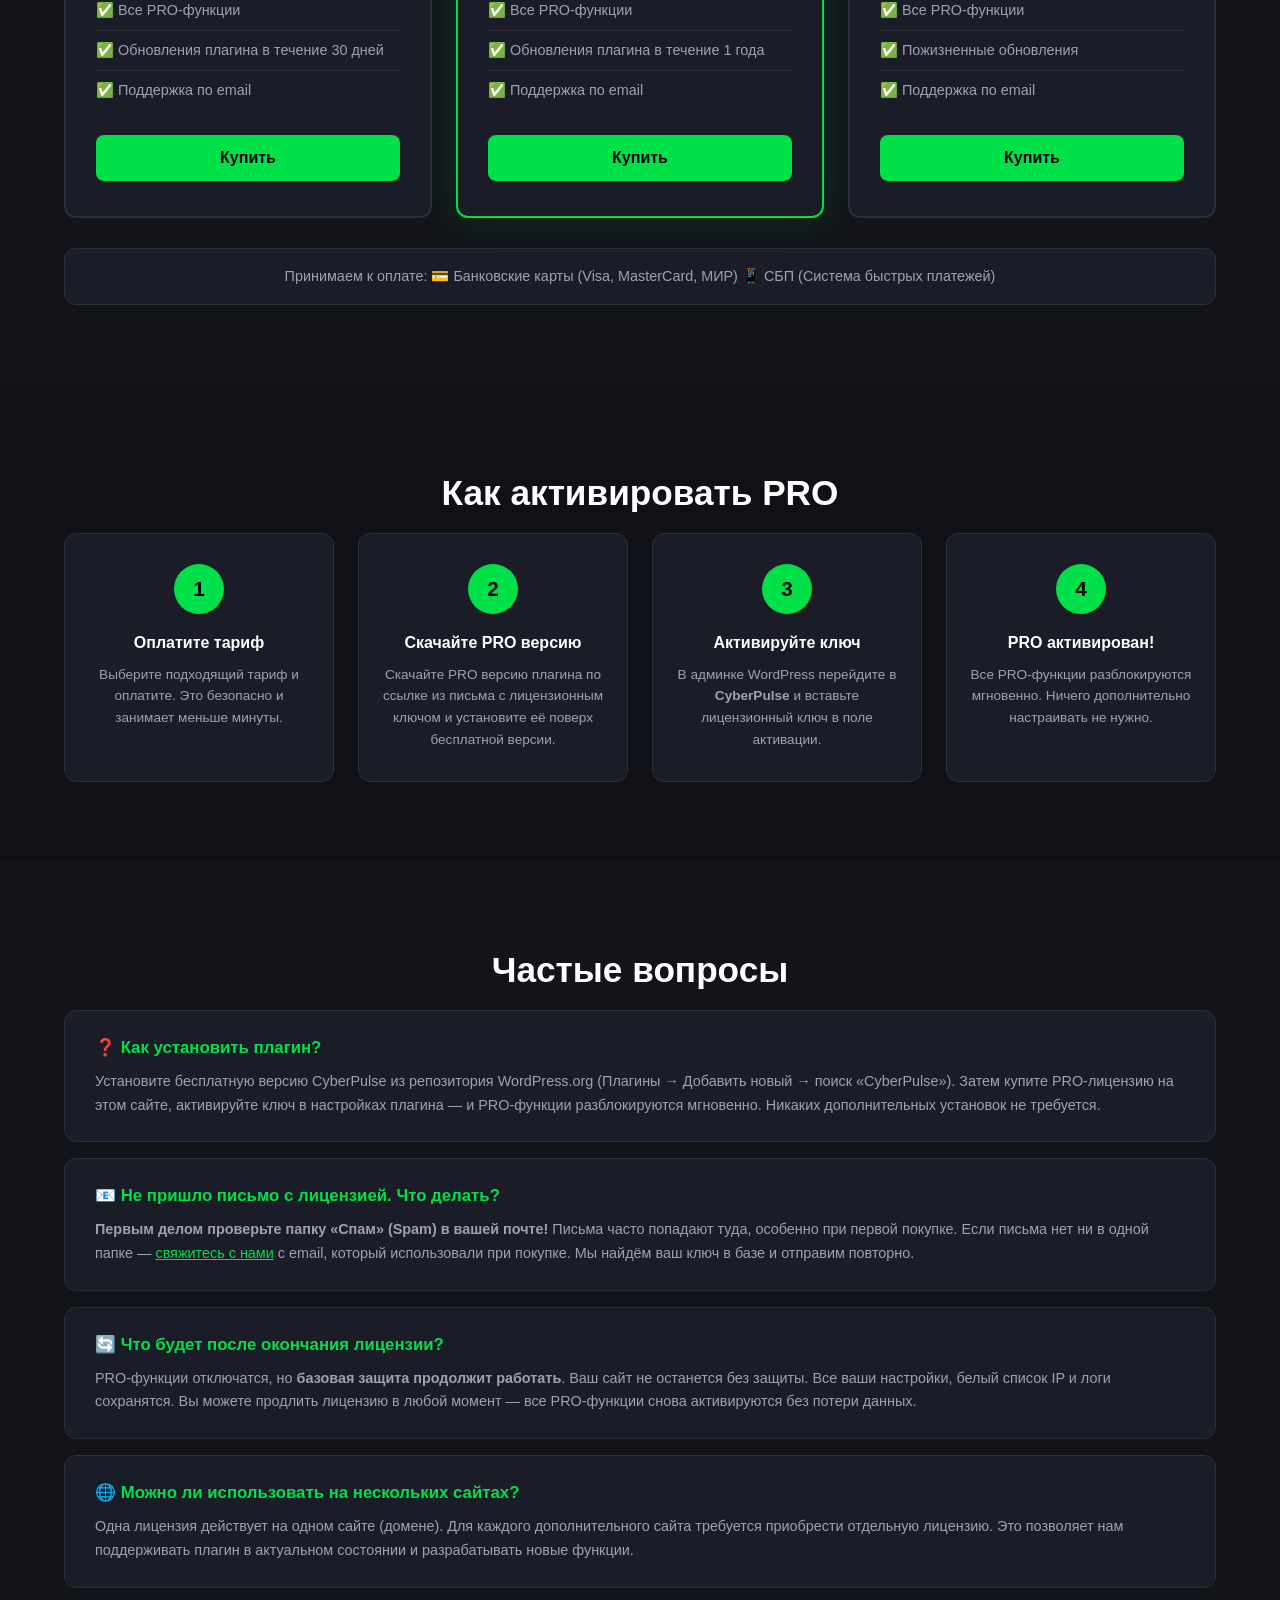
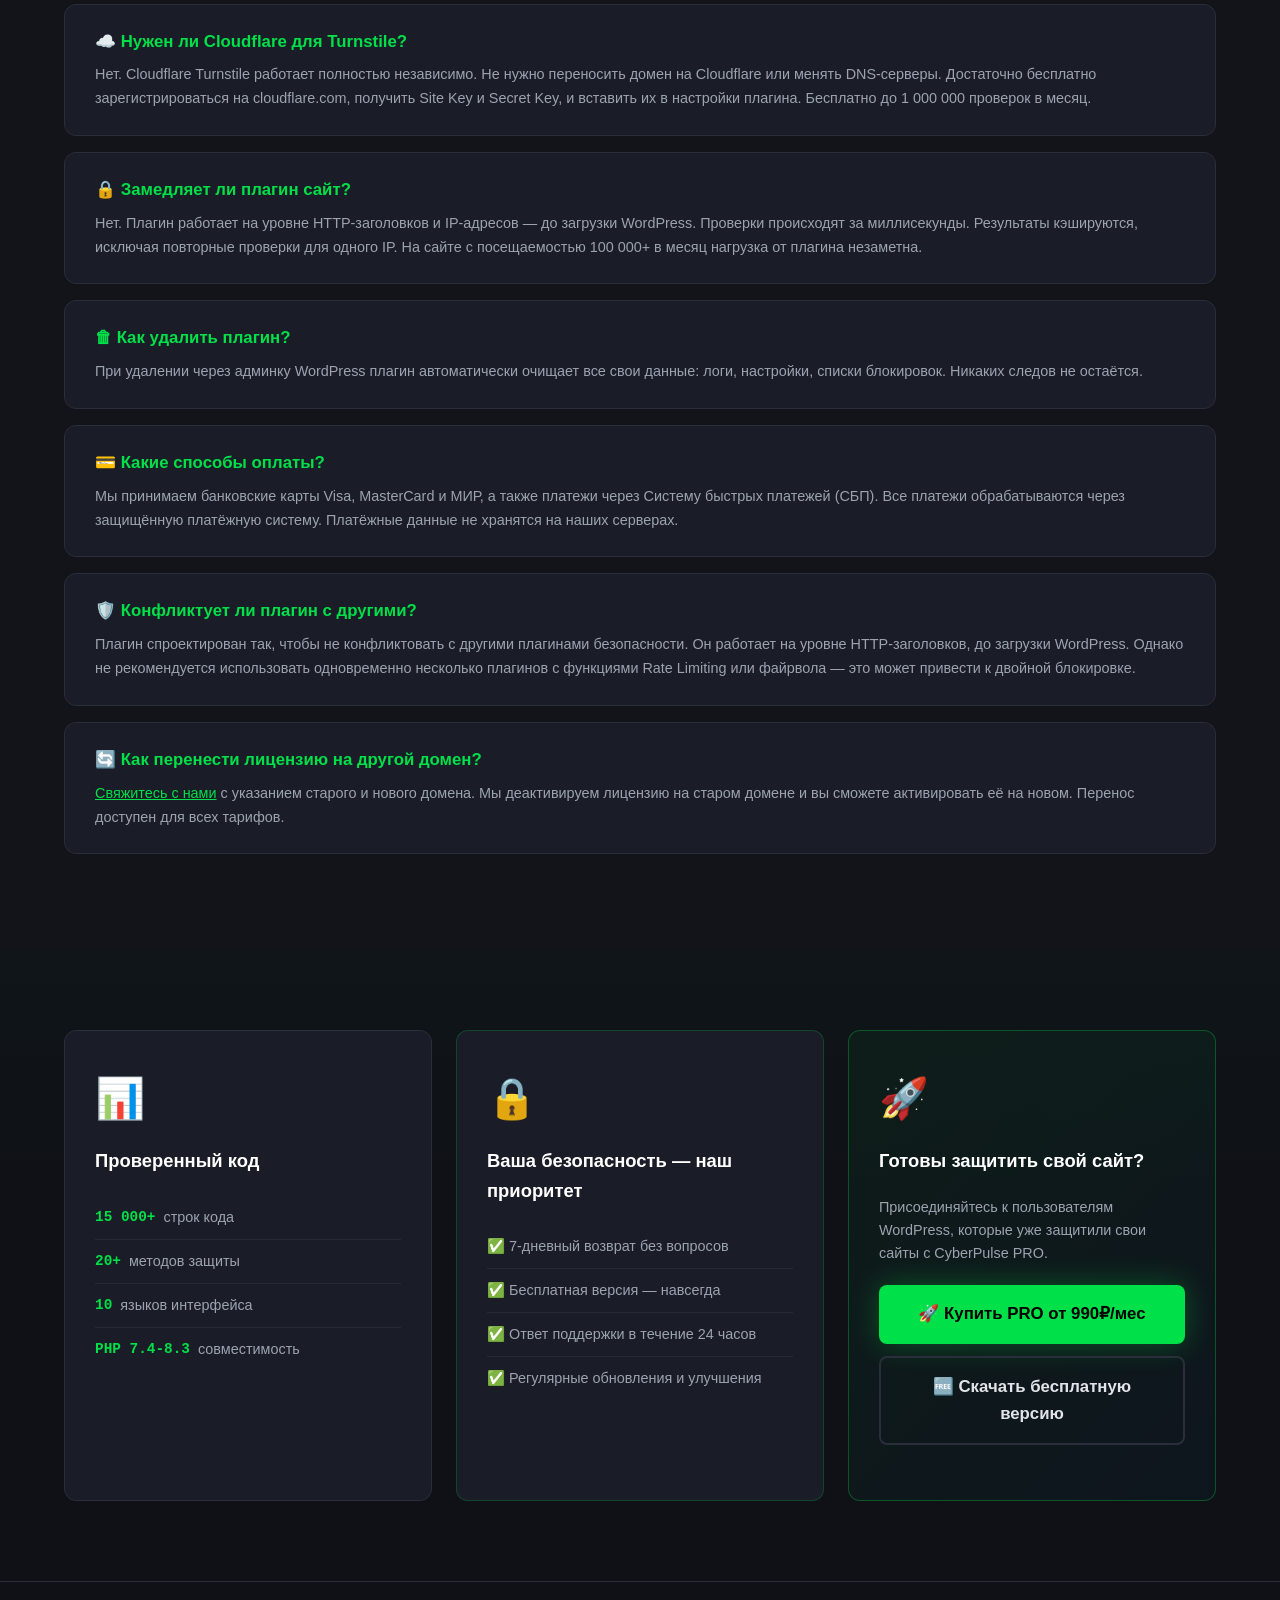
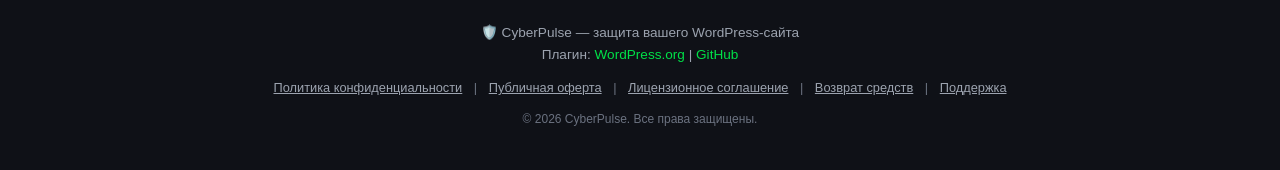
==== commit b426ab09: "FIX Update index.html" ====
--- a/index.html
+++ b/index.html
@@ -235,7 +235,7 @@
 <footer class="footer">
     <div class="container">
         <p data-i18n="footer_text">🛡️ CyberPulse — защита вашего WordPress-сайта</p>
-        <p>Плагин: <a href="https://wordpress.org/plugins/cyberpulse/">WordPress.org</a> | <a href="https://github.com/gataurus/cyberpulse">GitHub</a></p>
+        <p><span data-i18n="footer_plugin">Плагин:</span> <a href="https://wordpress.org/plugins/cyberpulse/">WordPress.org</a> | <a href="https://github.com/gataurus/cyberpulse">GitHub</a></p>
         <div class="footer-links"><a href="docs/privacy" data-i18n="footer_privacy">Политика конфиденциальности</a> <span>|</span> <a href="docs/terms" data-i18n="footer_terms">Публичная оферта</a> <span>|</span> <a href="docs/license" data-i18n="footer_license">Лицензионное соглашение</a> <span>|</span> <a href="docs/refund" data-i18n="footer_refund">Возврат средств</a> <span>|</span> <a href="docs/contact" data-i18n="footer_contact_page">Поддержка</a></div>
         <p class="copyright" data-i18n="footer_copyright">© 2026 CyberPulse. Все права защищены.</p>
     </div>
